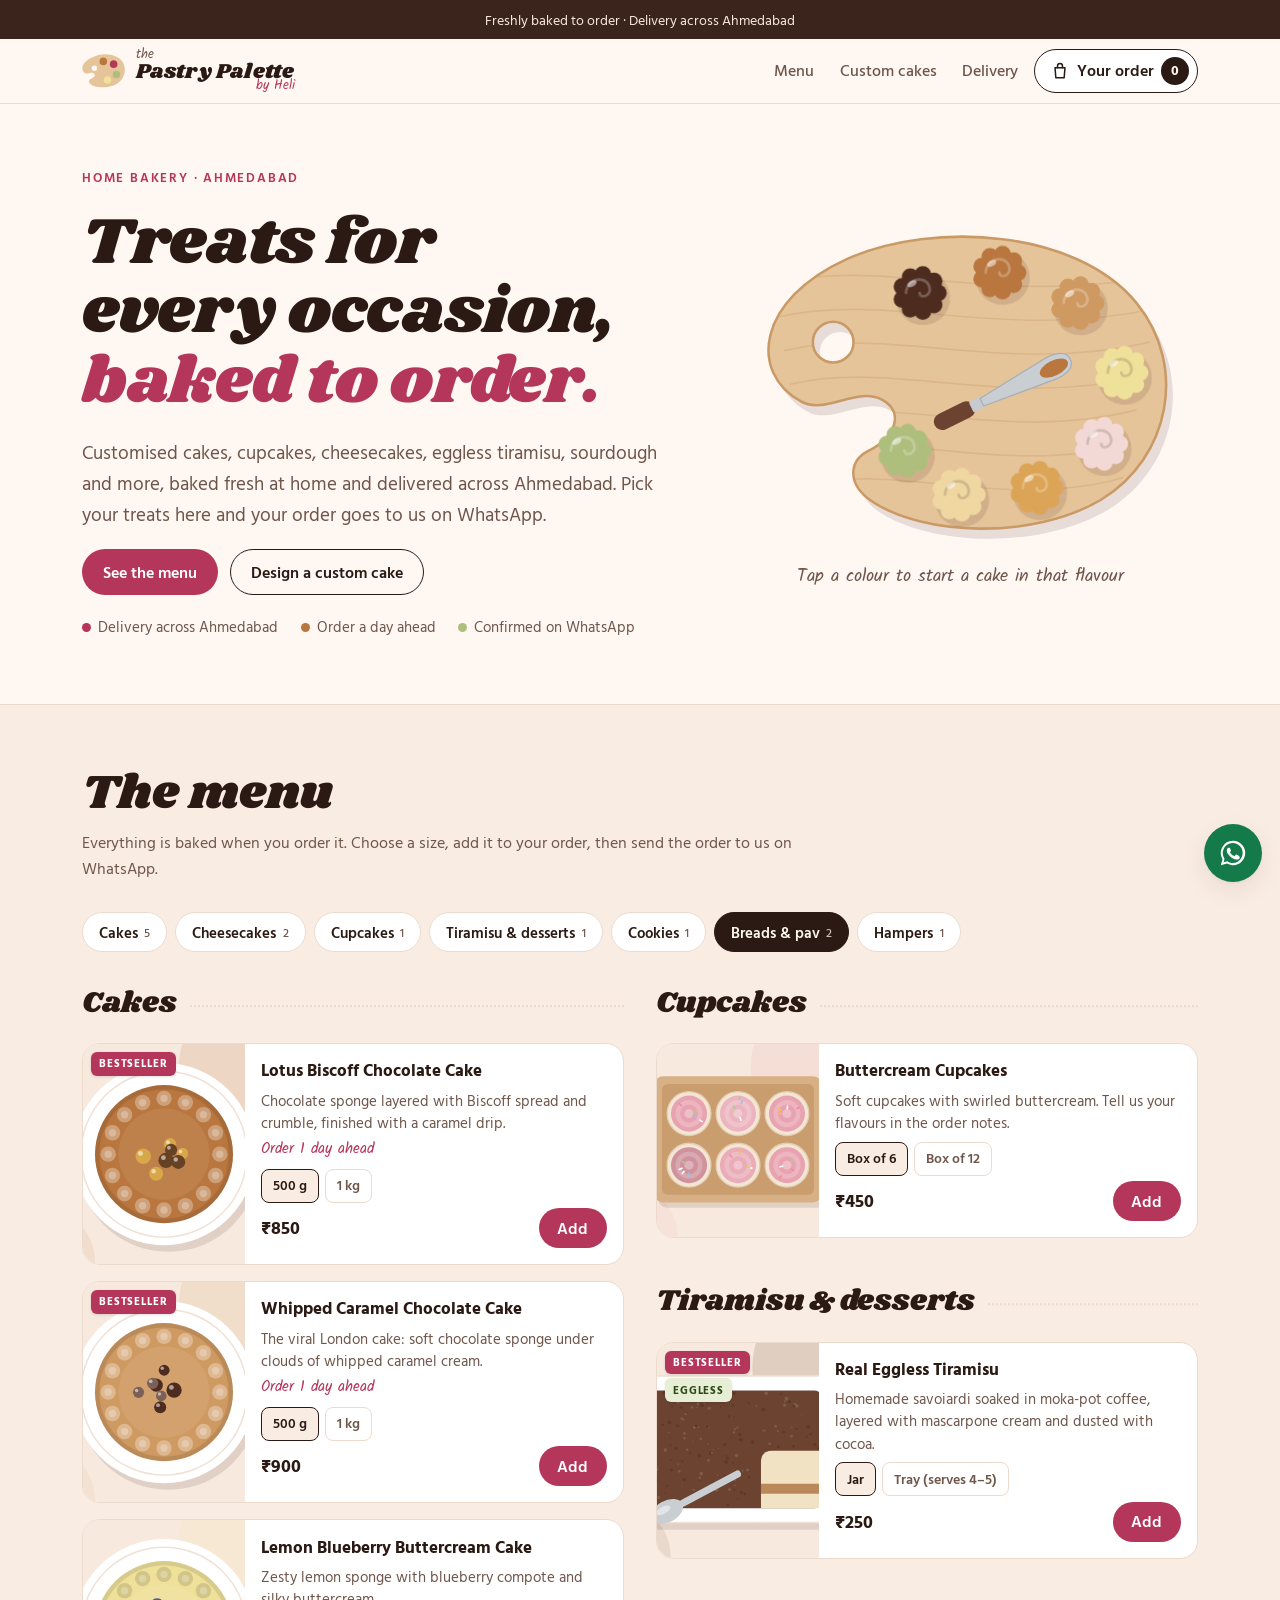
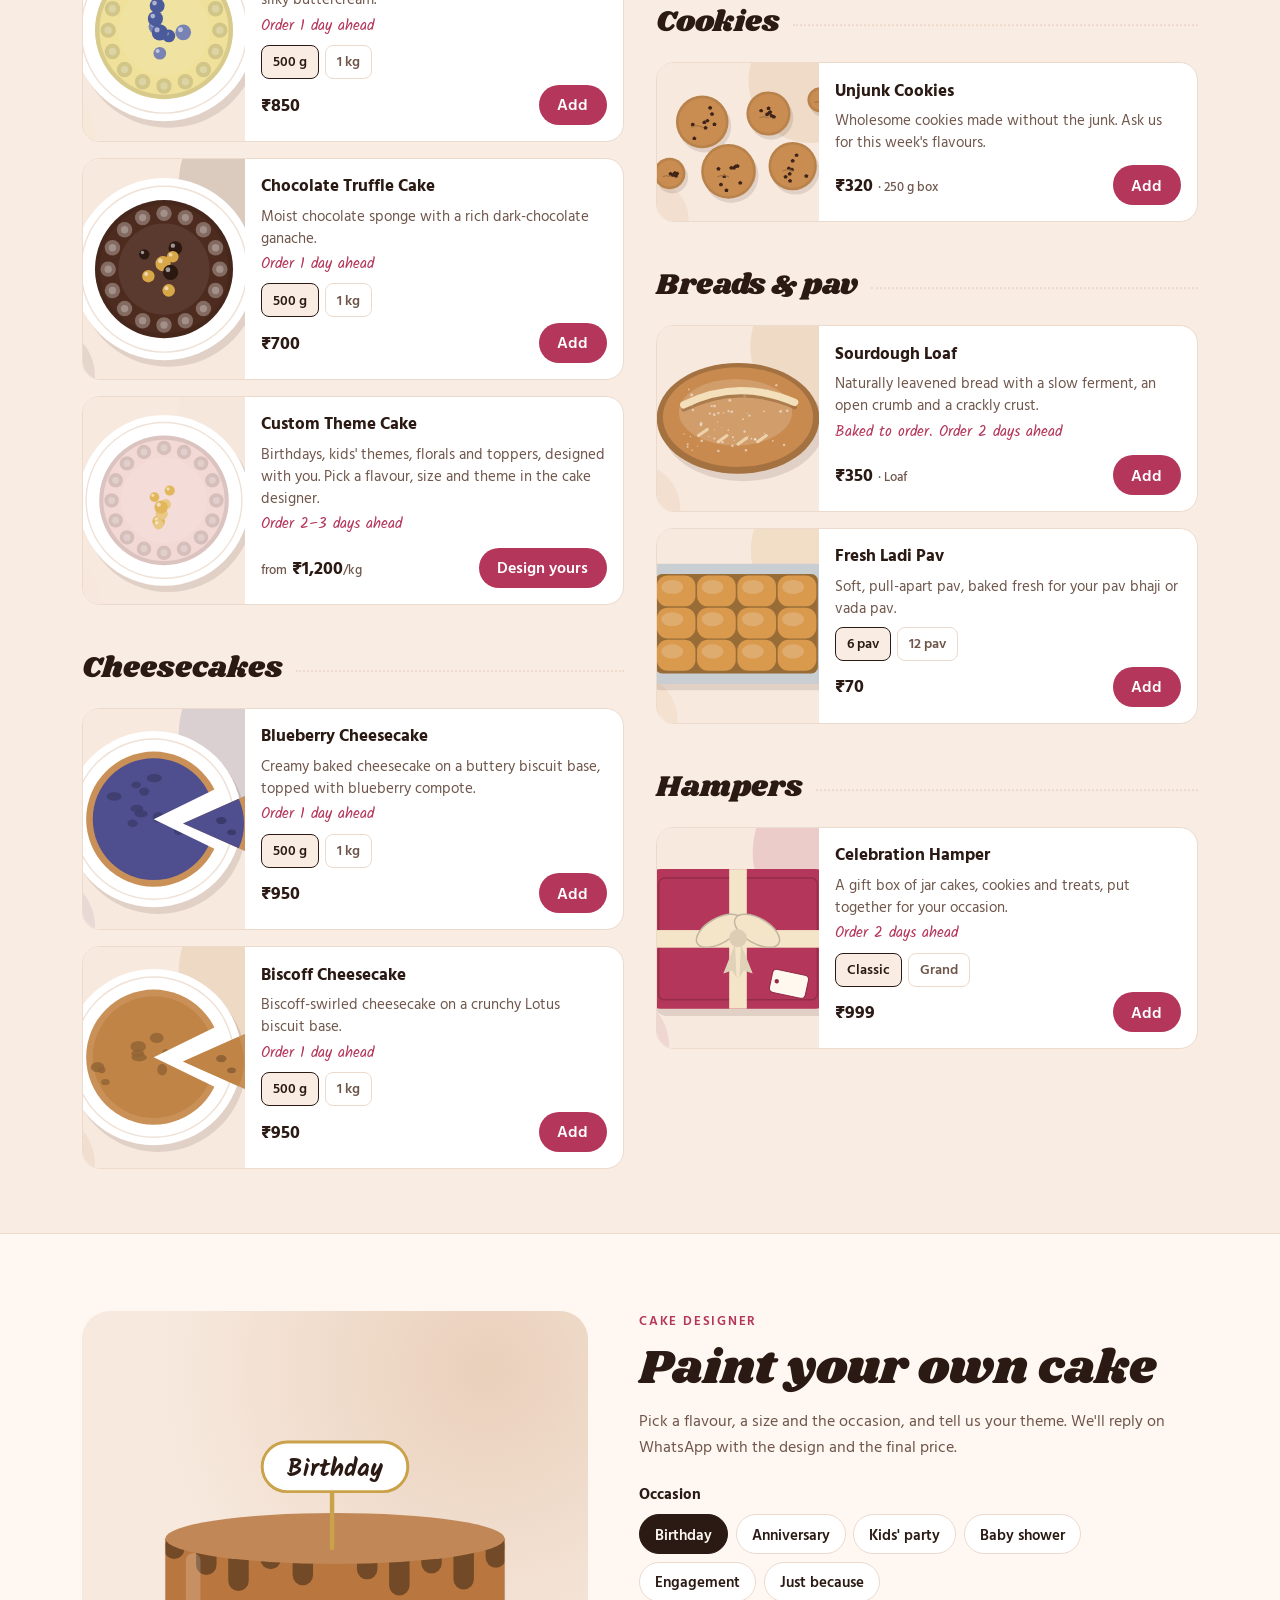
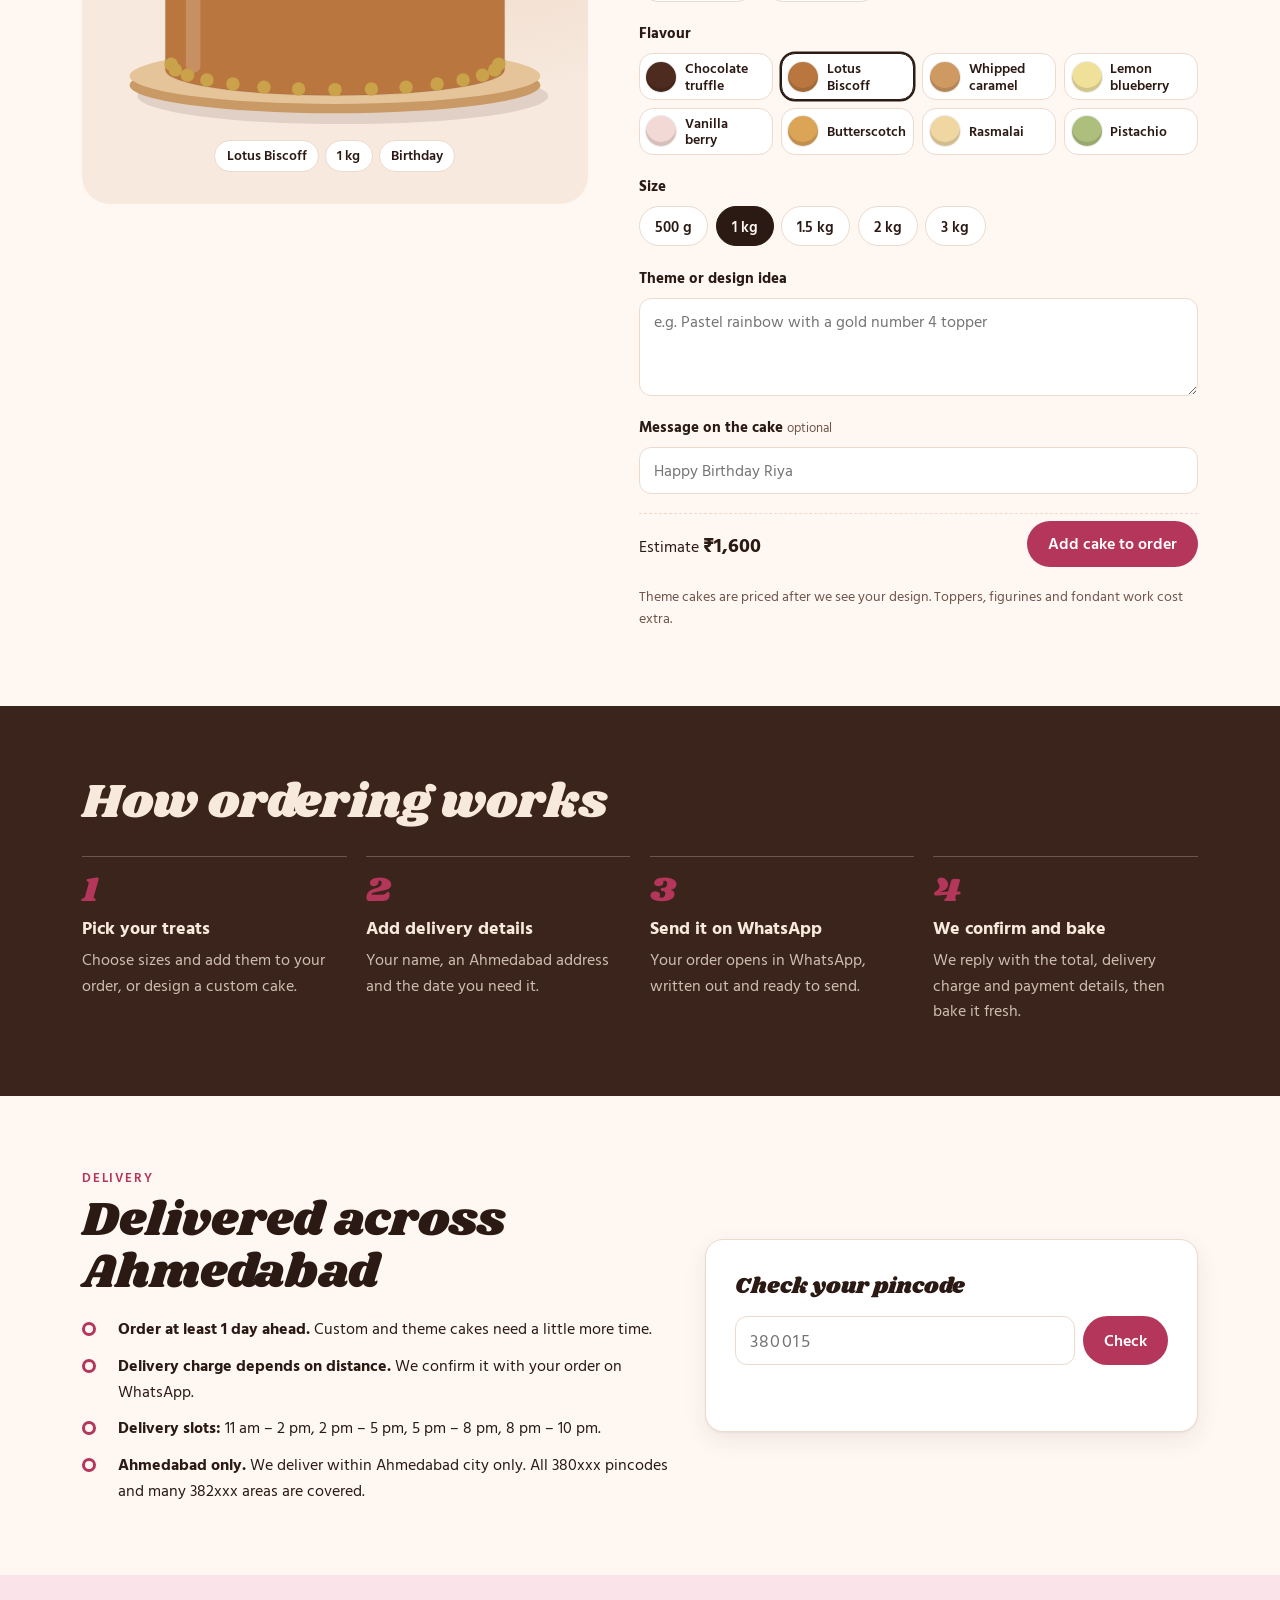
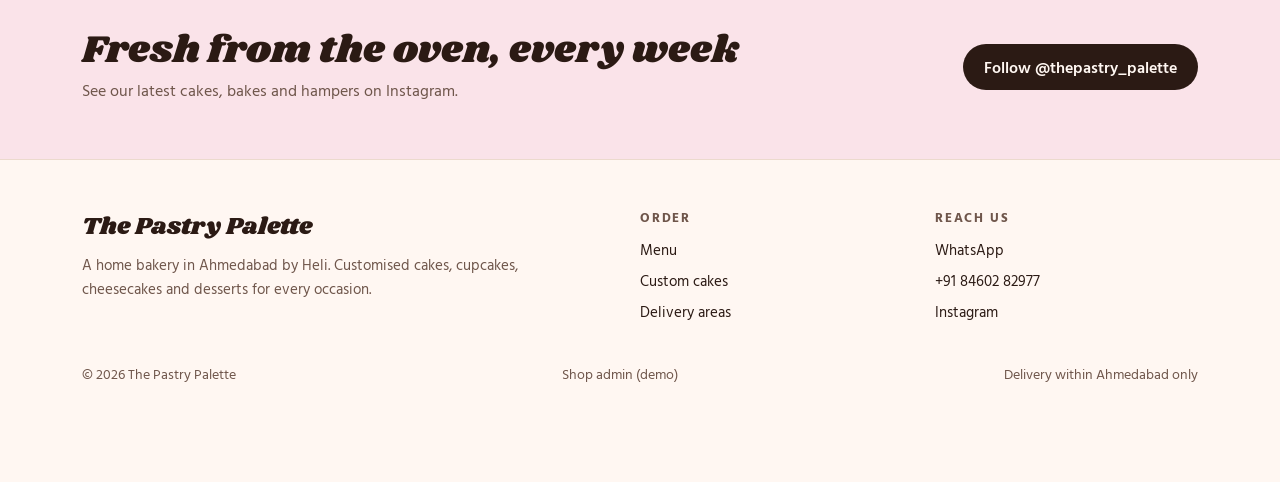
==== index.html @ efa68e9a "The Pastry Palette website with admin panel and WhatsApp ordering" ====
<!doctype html>
<html lang="en">
<head>
<meta charset="utf-8">
<meta name="viewport" content="width=device-width, initial-scale=1, viewport-fit=cover">
<title>The Pastry Palette</title>
<meta name="claude:viewport-fit-sides" content="cover">
<meta name="description" content="The Pastry Palette by Heli: customised cakes, cupcakes, cheesecakes, eggless tiramisu, sourdough and more, baked to order and delivered across Ahmedabad. Order on WhatsApp.">
<meta name="theme-color" content="#fff7f2">
<meta property="og:type" content="website">
<meta property="og:title" content="The Pastry Palette · Cakes & bakes in Ahmedabad">
<meta property="og:description" content="Customised cakes, cupcakes, cheesecakes and desserts, baked to order and delivered across Ahmedabad. Order on WhatsApp.">
<meta property="og:image" content="assets/img/og-image.jpg">
<link rel="icon" type="image/png" href="assets/img/favicon.png">
<link rel="apple-touch-icon" href="assets/img/apple-touch-icon.png">
<link rel="preconnect" href="https://fonts.googleapis.com">
<link rel="preconnect" href="https://fonts.gstatic.com" crossorigin>
<link rel="stylesheet" href="https://fonts.googleapis.com/css2?family=Hind+Vadodara:wght@400;500;600;700&family=Kalam:wght@400;700&family=Shrikhand&display=swap">
<link rel="stylesheet" href="assets/css/style.css">
<script type="module" src="assets/js/main.js"></script>
</head>
<body>

<div class="announce" id="announce" hidden><div class="wrap"><p id="announce-text"></p></div></div>

<header class="site-head">
  <div class="wrap head-row">
    <a class="brand" href="#top" aria-label="The Pastry Palette, back to top">
      <svg class="brand-mark" viewBox="0 0 64 52" aria-hidden="true"><path d="M18 5C34-2 56 2 61 17c4 12-2 25-15 30-12 4-27 4-34-2-3-3-2-7 2-8 5-2 6-6 2-8-4-2-8 2-12 0C-3 24 0 11 18 5Zm-4 17a4 4 0 1 0 8 0a4 4 0 1 0-8 0Z" fill="var(--wood)" fill-rule="evenodd"/><circle cx="31" cy="12" r="5.5" fill="#b9773f"/><circle cx="46" cy="16" r="5.5" fill="var(--accent)"/><circle cx="50" cy="31" r="5.5" fill="#aebf7d"/><circle cx="37" cy="39" r="5.5" fill="#efe09a"/></svg>
      <span class="brand-text"><small>the</small><b>Pastry Palette</b><i>by Heli</i></span>
    </a>
    <nav class="head-nav" aria-label="Sections">
      <a href="#menu">Menu</a>
      <a href="#custom">Custom cakes</a>
      <a href="#delivery">Delivery</a>
    </nav>
    <button class="cart-btn" id="cart-open" type="button">
      <svg viewBox="0 0 24 24" aria-hidden="true"><path d="M6 8h12l-1 12H7L6 8Z" fill="none" stroke="currentColor" stroke-width="1.8" stroke-linejoin="round"/><path d="M9 8V6a3 3 0 0 1 6 0v2" fill="none" stroke="currentColor" stroke-width="1.8" stroke-linecap="round"/></svg>
      <span>Your order</span><b id="cart-count" aria-label="items">0</b>
    </button>
  </div>
</header>

<main id="top">
  <section class="hero">
    <div class="wrap hero-grid">
      <div class="hero-copy">
        <p class="eyebrow">Home bakery · Ahmedabad</p>
        <h1>Treats for every occasion, <span>baked to order.</span></h1>
        <p class="lede">Customised cakes, cupcakes, cheesecakes, eggless tiramisu, sourdough and more, baked fresh at home and delivered across Ahmedabad. Pick your treats here and your order goes to us on WhatsApp.</p>
        <div class="hero-cta">
          <a class="btn primary" href="#menu">See the menu</a>
          <a class="btn ghost" href="#custom">Design a custom cake</a>
        </div>
        <ul class="hero-facts">
          <li>Delivery across Ahmedabad</li>
          <li id="fact-lead">Order a day ahead</li>
          <li id="fact-egg">Confirmed on WhatsApp</li>
        </ul>
      </div>
      <figure class="hero-art">
        <div id="palette" class="palette"></div>
        <figcaption class="hand" id="palette-cap" aria-live="polite">Tap a colour to start a cake in that flavour</figcaption>
      </figure>
    </div>
  </section>

  <section class="menu" id="menu" aria-labelledby="menu-title">
    <div class="wrap">
      <div class="sec-head">
        <h2 id="menu-title">The menu</h2>
        <p>Everything is baked when you order it. Choose a size, add it to your order, then send the order to us on WhatsApp.</p>
      </div>
    </div>
    <div class="chip-bar" id="chip-bar">
      <div class="wrap"><nav class="chips" id="chips" aria-label="Menu categories"></nav></div>
    </div>
    <div class="wrap">
      <div class="notice" id="paused" hidden></div>
      <div id="menu-body" class="menu-body" aria-busy="true">
        <div class="skeleton"></div><div class="skeleton"></div><div class="skeleton"></div><div class="skeleton"></div>
      </div>
    </div>
  </section>

  <section class="custom" id="custom" aria-labelledby="custom-title">
    <div class="wrap custom-grid">
      <div class="stage" id="stage">
        <div id="cake-art"></div>
        <ul class="stage-tags" id="stage-tags"></ul>
      </div>
      <div class="builder">
        <p class="eyebrow">Cake designer</p>
        <h2 id="custom-title">Paint your own cake</h2>
        <p class="sub">Pick a flavour, a size and the occasion, and tell us your theme. We'll reply on WhatsApp with the design and the final price.</p>
        <form id="builder" novalidate>
          <fieldset>
            <legend>Occasion</legend>
            <div class="pills" id="b-occasion"></div>
          </fieldset>
          <fieldset>
            <legend>Flavour</legend>
            <div class="swatches" id="b-flavour"></div>
          </fieldset>
          <fieldset>
            <legend>Size</legend>
            <div class="pills" id="b-size"></div>
          </fieldset>
          <div class="field">
            <label for="b-theme">Theme or design idea</label>
            <textarea id="b-theme" rows="3" maxlength="400" placeholder="e.g. Pastel rainbow with a gold number 4 topper"></textarea>
          </div>
          <div class="field">
            <label for="b-message">Message on the cake <span class="opt">optional</span></label>
            <input id="b-message" type="text" maxlength="32" placeholder="Happy Birthday Riya" autocomplete="off">
          </div>
          <div class="builder-foot">
            <p class="estimate" id="b-estimate"></p>
            <button class="btn primary" type="submit" id="b-add">Add cake to order</button>
          </div>
          <p class="fine" id="b-note"></p>
        </form>
      </div>
    </div>
  </section>

  <section class="how" aria-labelledby="how-title">
    <div class="wrap">
      <h2 id="how-title">How ordering works</h2>
      <ol class="steps-list">
        <li><b>Pick your treats</b><span>Choose sizes and add them to your order, or design a custom cake.</span></li>
        <li><b>Add delivery details</b><span>Your name, an Ahmedabad address and the date you need it.</span></li>
        <li><b>Send it on WhatsApp</b><span>Your order opens in WhatsApp, written out and ready to send.</span></li>
        <li><b>We confirm and bake</b><span>We reply with the total, delivery charge and payment details, then bake it fresh.</span></li>
      </ol>
    </div>
  </section>

  <section class="delivery" id="delivery" aria-labelledby="delivery-title">
    <div class="wrap delivery-grid">
      <div>
        <p class="eyebrow">Delivery</p>
        <h2 id="delivery-title">Delivered across Ahmedabad</h2>
        <ul class="facts" id="delivery-facts"></ul>
      </div>
      <form class="pin-card" id="pin-form" novalidate>
        <label for="pin-input">Check your pincode</label>
        <div class="pin-row">
          <input id="pin-input" inputmode="numeric" maxlength="6" placeholder="380015" autocomplete="postal-code">
          <button class="btn primary" type="submit">Check</button>
        </div>
        <p class="pin-result" id="pin-result" aria-live="polite"></p>
      </form>
    </div>
  </section>

  <section class="insta" aria-labelledby="insta-title">
    <div class="wrap insta-row">
      <div>
        <h2 id="insta-title">Fresh from the oven, every week</h2>
        <p>See our latest cakes, bakes and hampers on Instagram.</p>
      </div>
      <a class="btn light" id="insta-link" href="https://www.instagram.com/thepastry_palette/" target="_blank" rel="noopener">Follow @thepastry_palette</a>
    </div>
  </section>
</main>

<footer class="site-foot">
  <div class="wrap foot-grid">
    <div>
      <p class="foot-brand">The Pastry Palette</p>
      <p class="foot-sub">A home bakery in Ahmedabad by Heli. Customised cakes, cupcakes, cheesecakes and desserts for every occasion.</p>
    </div>
    <div>
      <h3>Order</h3>
      <ul>
        <li><a href="#menu">Menu</a></li>
        <li><a href="#custom">Custom cakes</a></li>
        <li><a href="#delivery">Delivery areas</a></li>
      </ul>
    </div>
    <div>
      <h3>Reach us</h3>
      <ul>
        <li><a id="foot-wa" href="https://wa.me/918460282977" target="_blank" rel="noopener">WhatsApp</a></li>
        <li><a id="foot-call" href="tel:+918460282977"><span id="foot-phone">+91 84602 82977</span></a></li>
        <li><a id="foot-insta" href="https://www.instagram.com/thepastry_palette/" target="_blank" rel="noopener">Instagram</a></li>
      </ul>
    </div>
  </div>
  <div class="wrap foot-note"><span>© <span id="year">2026</span> The Pastry Palette</span><a id="admin-link" href="admin.html" hidden>Shop admin (demo)</a><span>Delivery within Ahmedabad only</span></div>
</footer>

<div class="cart-bar" id="cart-bar" hidden>
  <button type="button" id="cart-bar-btn"><span id="cart-bar-text"></span><b>View order</b></button>
</div>

<a class="wa-float" id="wa-float" href="https://wa.me/918460282977" target="_blank" rel="noopener" aria-label="Chat with us on WhatsApp">
  <svg viewBox="0 0 32 32" aria-hidden="true"><path fill="currentColor" d="M16 3a13 13 0 0 0-11.2 19.6L3 29l6.6-1.7A13 13 0 1 0 16 3Zm0 23.6c-2 0-4-.5-5.7-1.6l-.4-.2-3.9 1 1-3.8-.3-.4A10.6 10.6 0 1 1 16 26.6Zm5.8-7.9c-.3-.2-1.9-.9-2.2-1-.3-.1-.5-.2-.7.2l-1 1.2c-.2.2-.4.2-.7.1a8.7 8.7 0 0 1-4.3-3.8c-.3-.6.3-.5.9-1.7.1-.2 0-.4 0-.5l-1-2.4c-.3-.6-.5-.5-.7-.5h-.6c-.2 0-.6.1-.9.4-.3.3-1.2 1.1-1.2 2.8s1.2 3.3 1.4 3.5c.2.2 2.4 3.7 5.9 5.2 2.2.9 3 1 4.1.8.7-.1 1.9-.8 2.2-1.5.3-.8.3-1.4.2-1.5-.1-.2-.3-.3-.6-.4Z"/></svg>
</a>

<dialog class="sheet" id="sheet" aria-labelledby="sheet-title">
  <div class="sheet-inner">
    <header class="sheet-head">
      <div>
        <h2 id="sheet-title">Your order</h2>
        <ol class="sheet-steps" id="sheet-steps"><li class="on">Order</li><li>Delivery details</li><li>Send</li></ol>
      </div>
      <button class="icon-btn" type="button" id="sheet-close" aria-label="Close">
        <svg viewBox="0 0 24 24" aria-hidden="true"><path d="M6 6l12 12M18 6 6 18" stroke="currentColor" stroke-width="2" stroke-linecap="round"/></svg>
      </button>
    </header>

    <div class="sheet-body" id="view-cart"></div>

    <form class="sheet-body" id="view-details" novalidate hidden>
      <div class="form-grid">
        <div class="field">
          <label for="co-name">Your name</label>
          <input id="co-name" autocomplete="name" required>
        </div>
        <div class="field">
          <label for="co-phone">Phone (WhatsApp)</label>
          <input id="co-phone" type="tel" inputmode="tel" autocomplete="tel" placeholder="98765 43210" required>
        </div>
        <div class="field">
          <label for="co-date">Delivery date</label>
          <input id="co-date" type="date" required>
        </div>
        <div class="field">
          <label for="co-slot">Delivery time</label>
          <select id="co-slot" required></select>
        </div>
        <div class="field wide">
          <label for="co-house">House / flat no. and building</label>
          <input id="co-house" autocomplete="address-line1" placeholder="B-402, Shivalik Heights" required>
        </div>
        <div class="field wide">
          <label for="co-street">Street, society and area</label>
          <input id="co-street" autocomplete="address-line2" placeholder="Satellite Road, Satellite" required>
        </div>
        <div class="field">
          <label for="co-landmark">Landmark <span class="opt">optional</span></label>
          <input id="co-landmark" placeholder="Near Star Bazaar">
        </div>
        <div class="field">
          <label for="co-pin">Pincode</label>
          <input id="co-pin" inputmode="numeric" maxlength="6" autocomplete="postal-code" placeholder="380015" required>
        </div>
        <div class="field">
          <label for="co-city">City</label>
          <input id="co-city" value="Ahmedabad" readonly aria-describedby="co-city-hint">
          <small class="hint" id="co-city-hint">We deliver within Ahmedabad only.</small>
        </div>
        <div class="field">
          <label for="co-map">Google Maps location <span class="opt">optional</span></label>
          <div class="map-row">
            <input id="co-map" type="url" placeholder="Paste a Maps link">
            <button class="btn small ghost" type="button" id="co-locate">Use my location</button>
          </div>
        </div>
        <div class="field wide">
          <label for="co-cakemsg">Message on cake or gift card <span class="opt">optional</span></label>
          <input id="co-cakemsg" maxlength="60" placeholder="Happy Anniversary, Mom & Dad">
        </div>
        <div class="field wide">
          <label for="co-notes">Notes for us <span class="opt">optional</span></label>
          <textarea id="co-notes" rows="2" maxlength="400" placeholder="Less sweet, cupcake flavours, gate code, anything else"></textarea>
        </div>
      </div>
    </form>

    <div class="sheet-body" id="view-sent" hidden></div>

    <footer class="sheet-foot" id="foot-cart">
      <dl class="totals" id="totals"></dl>
      <p class="foot-msg" id="foot-msg" hidden></p>
      <button class="btn primary wide" type="button" id="to-details">Add delivery details</button>
    </footer>
    <footer class="sheet-foot" id="foot-details" hidden>
      <p class="foot-msg err" id="details-error" hidden></p>
      <div class="foot-row">
        <button class="btn ghost" type="button" id="back-cart">Back</button>
        <a class="btn wa wide" id="send-wa" href="https://wa.me/918460282977" target="_blank" rel="noopener">
          <svg viewBox="0 0 32 32" aria-hidden="true"><path fill="currentColor" d="M16 3a13 13 0 0 0-11.2 19.6L3 29l6.6-1.7A13 13 0 1 0 16 3Zm0 23.6c-2 0-4-.5-5.7-1.6l-.4-.2-3.9 1 1-3.8-.3-.4A10.6 10.6 0 1 1 16 26.6Zm5.8-7.9c-.3-.2-1.9-.9-2.2-1-.3-.1-.5-.2-.7.2l-1 1.2c-.2.2-.4.2-.7.1a8.7 8.7 0 0 1-4.3-3.8c-.3-.6.3-.5.9-1.7.1-.2 0-.4 0-.5l-1-2.4c-.3-.6-.5-.5-.7-.5h-.6c-.2 0-.6.1-.9.4-.3.3-1.2 1.1-1.2 2.8s1.2 3.3 1.4 3.5c.2.2 2.4 3.7 5.9 5.2 2.2.9 3 1 4.1.8.7-.1 1.9-.8 2.2-1.5.3-.8.3-1.4.2-1.5-.1-.2-.3-.3-.6-.4Z"/></svg>
          Send order on WhatsApp
        </a>
      </div>
    </footer>
  </div>
</dialog>

<div class="toast" id="toast" role="status" aria-live="polite"></div>
</body>
</html>
---- assets/css/style.css ----
/* The Pastry Palette — shop page
   Layout: hero split (copy | frosting palette) · menu grouped by category under a sticky
   category bar · cake designer (stage | controls) · how-to · delivery · Instagram band. */

:root {
  /* colour */
  --bg: #fff7f2;          /* milk */
  --surface: #ffffff;
  --sunk: #f9ece3;        /* dusted-sugar band */
  --ink: #2b1a14;         /* dark chocolate */
  --ink-2: #6f564b;
  --line: #ecdacd;
  --accent: #b4365a;      /* raspberry */
  --accent-ink: #ffffff;
  --accent-soft: #fae3e9;
  --band: #3a241b;        /* cocoa band */
  --band-ink: #f8e9dd;
  --wa: #157a4a;
  --wa-ink: #ffffff;
  --ok: #2f7a4d;
  --err: #b3261e;
  --gold: #c9a24a;

  /* illustration */
  --art-bg: #f7e9de;
  --plate: #ffffff;
  --plate-rim: #efe1d6;
  --art-shadow: rgba(74, 44, 33, 0.13);
  --wood: #e6c49a;
  --wood-edge: #c99a66;
  --wood-grain: #d4ab7b;
  --steel: #c9ced3;
  --steel-edge: #a9afb6;

  /* type */
  --f-display: "Shrikhand", "Cooper Black", Georgia, serif;
  --f-body: "Hind Vadodara", system-ui, -apple-system, "Segoe UI", Roboto, sans-serif;
  --f-hand: "Kalam", "Bradley Hand", "Segoe Print", cursive;

  --r-sm: 10px;
  --r: 18px;
  --shadow: 0 1px 2px rgba(58, 36, 27, 0.06), 0 8px 24px rgba(58, 36, 27, 0.08);
  --head-h: 64px;
}

@media (prefers-color-scheme: dark) {
  :root:not([data-theme="light"]) {
    --bg: #1b130f; --surface: #251a15; --sunk: #21170f; --ink: #f8eade; --ink-2: #cdb6a8; --line: #3d2c24;
    --accent: #f27f9b; --accent-ink: #2a0d16; --accent-soft: #3c1d27; --band: #2d1e17; --band-ink: #f8eade;
    --wa: #2fb36f; --wa-ink: #08210f; --ok: #6fcf97; --err: #ff8a80; --gold: #e2c06a;
    --art-bg: #2c1f19; --plate: #3a2a23; --plate-rim: #4a372e; --art-shadow: rgba(0, 0, 0, 0.32);
    --wood: #b98a5c; --wood-edge: #8e6640; --wood-grain: #a57a4e; --steel: #aeb4ba; --steel-edge: #8a9198;
    --shadow: 0 1px 2px rgba(0, 0, 0, 0.3), 0 8px 24px rgba(0, 0, 0, 0.25);
    color-scheme: dark;
  }
}
:root[data-theme="dark"] {
  --bg: #1b130f; --surface: #251a15; --sunk: #21170f; --ink: #f8eade; --ink-2: #cdb6a8; --line: #3d2c24;
  --accent: #f27f9b; --accent-ink: #2a0d16; --accent-soft: #3c1d27; --band: #2d1e17; --band-ink: #f8eade;
  --wa: #2fb36f; --wa-ink: #08210f; --ok: #6fcf97; --err: #ff8a80; --gold: #e2c06a;
  --art-bg: #2c1f19; --plate: #3a2a23; --plate-rim: #4a372e; --art-shadow: rgba(0, 0, 0, 0.32);
  --wood: #b98a5c; --wood-edge: #8e6640; --wood-grain: #a57a4e; --steel: #aeb4ba; --steel-edge: #8a9198;
  --shadow: 0 1px 2px rgba(0, 0, 0, 0.3), 0 8px 24px rgba(0, 0, 0, 0.25);
  color-scheme: dark;
}

*, *::before, *::after { box-sizing: border-box; }
[hidden] { display: none !important; }
html { scroll-behavior: smooth; scroll-padding-top: calc(var(--head-h) + 64px + env(safe-area-inset-top, 0px)); }
body {
  margin: 0;
  background: var(--bg);
  color: var(--ink);
  font: 400 1rem/1.6 var(--f-body);
  -webkit-font-smoothing: antialiased;
  overflow-x: hidden;
}
body::before {
  content: ""; position: fixed; inset: 0 0 auto; height: env(safe-area-inset-top, 0px); z-index: 60;
  background: var(--bg);
}
img { max-width: 100%; display: block; }
a { color: inherit; }
button, input, select, textarea { font: inherit; color: inherit; }
:focus-visible { outline: 3px solid var(--accent); outline-offset: 2px; border-radius: 6px; }
h1, h2, h3 { text-wrap: balance; margin: 0; }
p { margin: 0; }

.wrap {
  width: 100%;
  max-width: 1180px;
  margin-inline: auto;
  padding-left: max(16px, env(safe-area-inset-left, 0px));
  padding-right: max(16px, env(safe-area-inset-right, 0px));
}
@media (min-width: 720px) {
  .wrap { padding-left: max(32px, env(safe-area-inset-left, 0px)); padding-right: max(32px, env(safe-area-inset-right, 0px)); }
}

.eyebrow {
  font-size: 0.8rem; font-weight: 600; letter-spacing: 0.14em; text-transform: uppercase; color: var(--accent);
}
.hand { font-family: var(--f-hand); }
.opt { font-weight: 400; color: var(--ink-2); font-size: 0.85em; }

/* ───── buttons ───── */
.btn {
  display: inline-flex; align-items: center; justify-content: center; gap: 0.5rem;
  min-height: 46px; padding: 0.55rem 1.25rem; border-radius: 999px; border: 1.5px solid transparent;
  font-weight: 600; text-decoration: none; cursor: pointer; line-height: 1.2; text-align: center;
  transition: transform 0.15s ease, background-color 0.15s ease, border-color 0.15s ease;
}
.btn:active { transform: translateY(1px); }
.btn.primary { background: var(--accent); color: var(--accent-ink); }
.btn.primary:hover { background: color-mix(in srgb, var(--accent) 88%, var(--ink)); }
.btn.ghost { border-color: var(--ink); color: var(--ink); background: transparent; }
.btn.ghost:hover { background: var(--sunk); }
.btn.light { background: var(--band-ink); color: var(--band); }
.btn.wa { background: var(--wa); color: var(--wa-ink); }
.btn.wa svg { width: 20px; height: 20px; }
.btn.small { min-height: 38px; padding: 0.35rem 0.9rem; font-size: 0.9rem; }
.btn.wide { flex: 1; width: 100%; }
.btn[aria-disabled="true"], .btn:disabled { opacity: 0.45; cursor: not-allowed; }
.icon-btn {
  display: inline-grid; place-items: center; width: 42px; height: 42px; border-radius: 50%;
  border: 1px solid var(--line); background: var(--surface); cursor: pointer; flex: none;
}
.icon-btn svg { width: 20px; height: 20px; }

/* ───── announcement + header ───── */
.announce { background: var(--band); color: var(--band-ink); font-size: 0.9rem; text-align: center; }
.announce .wrap { padding-block: 0.5rem; }

.site-head {
  position: sticky; top: env(safe-area-inset-top, 0px); z-index: 50;
  background: color-mix(in srgb, var(--bg) 92%, transparent);
  backdrop-filter: saturate(1.4) blur(10px); -webkit-backdrop-filter: saturate(1.4) blur(10px);
  border-bottom: 1px solid var(--line);
}
.head-row { display: flex; align-items: center; gap: 1rem; min-height: var(--head-h); }
.brand { display: flex; align-items: center; gap: 0.6rem; text-decoration: none; margin-right: auto; }
.brand-mark { width: 44px; height: 36px; flex: none; }
.brand-text { display: grid; line-height: 1; }
.brand-text small { font-family: var(--f-hand); font-size: 0.8rem; color: var(--ink-2); }
.brand-text b { font-family: var(--f-display); font-weight: 400; font-size: 1.3rem; letter-spacing: 0.01em; }
.brand-text i { font-family: var(--f-hand); font-style: normal; font-size: 0.8rem; color: var(--accent); justify-self: end; margin-top: -2px; }
.head-nav { display: none; gap: 1.6rem; }
.head-nav a { text-decoration: none; font-weight: 500; color: var(--ink-2); }
.head-nav a:hover { color: var(--ink); }
@media (min-width: 860px) { .head-nav { display: flex; } }
.cart-btn {
  display: inline-flex; align-items: center; gap: 0.45rem; min-height: 44px; padding: 0.3rem 0.5rem 0.3rem 0.9rem;
  border-radius: 999px; border: 1.5px solid var(--ink); background: var(--surface); font-weight: 600; cursor: pointer;
}
.cart-btn svg { width: 20px; height: 20px; }
.cart-btn b {
  min-width: 28px; height: 28px; padding: 0 6px; display: inline-grid; place-items: center; border-radius: 999px;
  background: var(--ink); color: var(--bg); font-size: 0.85rem; font-variant-numeric: tabular-nums;
}
.cart-btn.bump b { animation: bump 0.4s ease; }
@keyframes bump { 40% { transform: scale(1.3); } }
@media (max-width: 420px) { .cart-btn span { display: none; } .brand-mark { width: 36px; } .brand-text b { font-size: 1.15rem; } }

/* ───── hero ───── */
.hero { padding-block: clamp(2rem, 5vw, 4.5rem) clamp(2.5rem, 5vw, 4rem); overflow: hidden; }
.hero-grid { display: grid; gap: clamp(1.5rem, 4vw, 3rem); align-items: center; }
@media (min-width: 900px) { .hero-grid { grid-template-columns: 1.25fr 1fr; } }
.hero-copy { display: grid; gap: 1.25rem; min-width: 0; }
.hero h1 {
  font-family: var(--f-display); font-weight: 400; font-size: clamp(2.4rem, 5.4vw, 4.1rem); line-height: 1.06;
  letter-spacing: -0.005em; max-width: 13em;
}
.hero h1 span { color: var(--accent); }
.lede { font-size: clamp(1.05rem, 1.6vw, 1.2rem); color: var(--ink-2); max-width: 34em; }
.hero-cta { display: flex; flex-wrap: wrap; gap: 0.75rem; }
.hero-facts { list-style: none; margin: 0; padding: 0; display: flex; flex-wrap: wrap; gap: 0.5rem 1.4rem; font-size: 0.95rem; color: var(--ink-2); }
.hero-facts li { display: flex; align-items: center; gap: 0.45rem; }
.hero-facts li::before { content: ""; width: 9px; height: 9px; border-radius: 50%; background: var(--accent); flex: none; }
.hero-facts li:nth-child(2)::before { background: #b9773f; }
.hero-facts li:nth-child(3)::before { background: #aebf7d; }
.hero-art { margin: 0; display: grid; gap: 0.5rem; justify-items: center; min-width: 0; }
.palette { width: 100%; max-width: 560px; }
.palette-svg { width: 100%; height: auto; display: block; overflow: visible; }
.hero-art figcaption { font-size: 1.15rem; color: var(--ink-2); text-align: center; min-height: 1.7em; }
.dollop { cursor: pointer; animation: plop 0.55s cubic-bezier(0.34, 1.56, 0.64, 1) both; animation-delay: var(--d, 0ms); transition: transform 0.2s ease; }
.dollop:hover, .dollop:focus-visible { transform: scale(1.12) rotate(-6deg); outline: none; }
.dollop:focus-visible circle:first-child { stroke: var(--accent); stroke-width: 3; }
@keyframes plop { from { transform: scale(0.55); } }

/* ───── section heads ───── */
.sec-head { display: grid; gap: 0.6rem; margin-bottom: 1.25rem; max-width: 46rem; }
.sec-head h2, .builder h2, .how h2, .delivery h2, .insta h2 {
  font-family: var(--f-display); font-weight: 400; font-size: clamp(2rem, 4vw, 3rem); line-height: 1.08;
}
.sec-head p { color: var(--ink-2); }

/* ───── menu ───── */
.menu { padding-block: clamp(2.5rem, 5vw, 4rem); background: var(--sunk); border-block: 1px solid var(--line); }
.chip-bar {
  position: sticky; top: calc(var(--head-h) + env(safe-area-inset-top, 0px)); z-index: 40;
  background: color-mix(in srgb, var(--sunk) 94%, transparent);
  backdrop-filter: blur(8px); -webkit-backdrop-filter: blur(8px);
}
.chips { display: flex; gap: 0.5rem; overflow-x: auto; padding-block: 0.7rem; scrollbar-width: none; }
.chips::-webkit-scrollbar { display: none; }
.chip {
  flex: none; display: inline-flex; align-items: center; gap: 0.4rem; min-height: 40px; padding: 0.35rem 1rem; border-radius: 999px;
  border: 1.5px solid var(--line); background: var(--surface); text-decoration: none; font-weight: 600; font-size: 0.92rem; white-space: nowrap;
}
.chip small { font-weight: 500; color: var(--ink-2); font-variant-numeric: tabular-nums; }
.chip.on { background: var(--ink); color: var(--bg); border-color: var(--ink); }
.chip.on small { color: inherit; opacity: 0.75; }

.notice {
  margin-block: 1rem; padding: 1rem 1.2rem; border-radius: var(--r); background: var(--accent-soft); border: 1px solid color-mix(in srgb, var(--accent) 35%, transparent);
  display: flex; flex-wrap: wrap; gap: 0.75rem; align-items: center; justify-content: space-between;
}
.menu-body { display: grid; gap: 2.5rem; margin-top: 1rem; }
.cat { display: grid; gap: 1rem; }
.cat-head { display: flex; align-items: baseline; gap: 0.8rem; }
.cat-head h3 { font-family: var(--f-display); font-weight: 400; font-size: clamp(1.45rem, 2.6vw, 1.85rem); }
.cat-head::after { content: ""; flex: 1; border-bottom: 2px dotted var(--line); transform: translateY(-0.3em); }
.cat-grid { display: grid; gap: 1rem; }
/* Wide screens: categories flow down two columns like a printed menu card. */
@media (min-width: 900px) {
  .menu-body { display: block; columns: 2; column-gap: 2rem; }
  .menu-body .cat { break-inside: avoid; margin-bottom: 2.5rem; }
  .menu-body .cat:first-child .cat-head h3 { margin-top: 0; }
  .menu-body .skeleton { break-inside: avoid; margin-bottom: 1rem; }
}

.card {
  display: grid; grid-template-columns: clamp(108px, 30%, 168px) minmax(0, 1fr); gap: 0;
  background: var(--surface); border: 1px solid var(--line); border-radius: var(--r); overflow: hidden;
}
.card-media { position: relative; background: var(--art-bg); min-height: 100%; aspect-ratio: auto; }
.card-media img, .card-media .art { position: absolute; inset: 0; width: 100%; height: 100%; object-fit: cover; }
.badges { position: absolute; left: 8px; top: 8px; display: grid; gap: 4px; justify-items: start; z-index: 1; }
.badge {
  font-size: 0.68rem; font-weight: 700; letter-spacing: 0.08em; text-transform: uppercase; padding: 0.2rem 0.5rem; border-radius: 6px;
  background: var(--surface); color: var(--ink); box-shadow: 0 1px 3px rgba(0,0,0,.12);
}
.badge.best { background: var(--accent); color: var(--accent-ink); }
.badge.egg { background: #e6efd5; color: #2f4a17; }
.card.sold .card-media::after {
  content: "Sold out"; position: absolute; inset: 0; display: grid; place-items: center; font-weight: 700; letter-spacing: 0.1em; text-transform: uppercase;
  background: color-mix(in srgb, var(--surface) 62%, transparent); color: var(--ink);
}
.card-body { display: flex; flex-direction: column; gap: 0.45rem; padding: 0.95rem 1rem 1rem; min-width: 0; }
.card h4 { margin: 0; font-size: 1.08rem; line-height: 1.3; font-weight: 700; }
.card .desc { font-size: 0.92rem; color: var(--ink-2); line-height: 1.5; }
.card .note { font-family: var(--f-hand); color: var(--accent); font-size: 0.95rem; line-height: 1.3; }
.opts { display: flex; flex-wrap: wrap; gap: 0.35rem; margin-top: 0.1rem; }
.opt-btn {
  min-height: 34px; padding: 0.2rem 0.7rem; border-radius: 8px; border: 1.5px solid var(--line); background: transparent;
  font-size: 0.85rem; font-weight: 600; cursor: pointer; color: var(--ink-2);
}
.opt-btn[aria-checked="true"] { border-color: var(--ink); color: var(--ink); background: var(--sunk); }
.card-foot { display: flex; align-items: center; justify-content: space-between; gap: 0.6rem; margin-top: auto; padding-top: 0.35rem; flex-wrap: wrap; }
.price { font-weight: 700; font-size: 1.1rem; font-variant-numeric: tabular-nums; }
.price small { font-weight: 500; font-size: 0.8rem; color: var(--ink-2); }
.add-btn { min-height: 40px; padding: 0.3rem 1.1rem; }
.stepper { display: inline-flex; align-items: center; border: 1.5px solid var(--ink); border-radius: 999px; overflow: hidden; }
.stepper button { width: 38px; height: 38px; border: 0; background: transparent; font-size: 1.2rem; font-weight: 700; cursor: pointer; }
.stepper button:hover { background: var(--sunk); }
.stepper output { min-width: 26px; text-align: center; font-weight: 700; font-variant-numeric: tabular-nums; }
.skeleton { height: 150px; border-radius: var(--r); background: linear-gradient(90deg, var(--surface), var(--bg), var(--surface)); background-size: 200% 100%; animation: shimmer 1.4s linear infinite; }
@keyframes shimmer { to { background-position: -200% 0; } }
.empty { padding: 2rem; text-align: center; color: var(--ink-2); background: var(--surface); border-radius: var(--r); border: 1px dashed var(--line); }

@media (max-width: 480px) {
  .card { grid-template-columns: 112px minmax(0, 1fr); }
  .card-body { padding: 0.8rem 0.85rem 0.9rem; }
  .card .desc { font-size: 0.88rem; display: -webkit-box; -webkit-line-clamp: 3; -webkit-box-orient: vertical; overflow: hidden; }
}

/* ───── cake designer ───── */
.custom { padding-block: clamp(3rem, 6vw, 5rem); }
.custom-grid { display: grid; gap: clamp(1.5rem, 4vw, 3.5rem); align-items: start; }
@media (min-width: 900px) { .custom-grid { grid-template-columns: 0.95fr 1.05fr; } .stage { position: sticky; top: calc(var(--head-h) + 24px + env(safe-area-inset-top, 0px)); } }
.stage {
  border-radius: 28px; padding: clamp(1rem, 3vw, 2rem); background: var(--art-bg);
  display: grid; gap: 0.75rem; justify-items: center; min-width: 0;
  background-image: radial-gradient(circle at 80% 12%, color-mix(in srgb, var(--cake, #b9773f) 22%, transparent), transparent 55%);
  transition: background-image 0.4s ease;
}
#cake-art { width: 100%; max-width: 420px; }
.cake-svg { width: 100%; height: auto; display: block; overflow: visible; }
.cake-svg .c-coat { fill: var(--cake); transition: fill 0.45s ease; stroke: rgba(0, 0, 0, 0.06); }
.cake-svg .c-top { fill: var(--cake-top); transition: fill 0.45s ease; }
.cake-svg .c-drip { fill: var(--cake-drip); transition: fill 0.45s ease; }
.cake-svg .c-sheen { fill: #fff; opacity: 0.18; }
.cake-svg .c-pearl { fill: var(--gold); }
.cake-svg .tier { transition: opacity 0.35s ease, transform 0.45s cubic-bezier(0.34, 1.4, 0.64, 1); }
.cake-svg .tier.off { opacity: 0; transform: translateY(-26px); pointer-events: none; }
.cake-svg .cake-stack { transform-box: view-box; transform-origin: 180px 290px; transition: transform 0.45s cubic-bezier(0.34, 1.4, 0.64, 1); }
.cake-svg .topper { transition: transform 0.45s cubic-bezier(0.34, 1.4, 0.64, 1); }
.cake-svg .plaque { fill: var(--surface); stroke: var(--gold); stroke-width: 2; }
.cake-svg .plaque-text { font-family: var(--f-hand); font-size: 17px; font-weight: 700; fill: var(--ink); }
.stage-tags { list-style: none; margin: 0; padding: 0; display: flex; flex-wrap: wrap; gap: 0.4rem; justify-content: center; }
.stage-tags li { font-size: 0.85rem; font-weight: 600; padding: 0.25rem 0.7rem; border-radius: 999px; background: var(--surface); border: 1px solid var(--line); }

.builder { display: grid; gap: 0.8rem; min-width: 0; }
.builder .sub { color: var(--ink-2); max-width: 36em; }
#builder { display: grid; gap: 1.2rem; margin-top: 0.6rem; }
fieldset { border: 0; margin: 0; padding: 0; min-width: 0; }
legend, .field label { font-weight: 700; font-size: 0.95rem; margin-bottom: 0.5rem; padding: 0; display: block; }
.pills { display: flex; flex-wrap: wrap; gap: 0.45rem; }
.pill {
  min-height: 40px; padding: 0.3rem 0.95rem; border-radius: 999px; border: 1.5px solid var(--line); background: var(--surface);
  font-weight: 600; font-size: 0.92rem; cursor: pointer;
}
.pill[aria-checked="true"] { background: var(--ink); color: var(--bg); border-color: var(--ink); }
.pill small { font-weight: 500; opacity: 0.75; margin-left: 0.25rem; font-variant-numeric: tabular-nums; }
.swatches { display: grid; grid-template-columns: repeat(auto-fill, minmax(118px, 1fr)); gap: 0.5rem; }
.swatch {
  display: flex; align-items: center; gap: 0.55rem; min-height: 46px; padding: 0.35rem 0.7rem 0.35rem 0.4rem; border-radius: 14px;
  border: 1.5px solid var(--line); background: var(--surface); cursor: pointer; text-align: left; font-size: 0.88rem; font-weight: 600; line-height: 1.2;
}
.swatch i { width: 30px; height: 30px; border-radius: 50%; flex: none; background: var(--c); box-shadow: inset 0 -4px 0 rgba(0,0,0,.12), 0 0 0 1px rgba(0,0,0,.08); }
.swatch[aria-checked="true"] { border-color: var(--ink); box-shadow: 0 0 0 1.5px var(--ink); }
.field { display: grid; min-width: 0; }
.field input, .field select, .field textarea, .pin-row input {
  width: 100%; min-height: 46px; padding: 0.6rem 0.85rem; border-radius: 12px; border: 1.5px solid var(--line); background: var(--surface);
}
.field textarea { resize: vertical; min-height: 84px; }
.field input:focus, .field select:focus, .field textarea:focus, .pin-row input:focus { outline: none; border-color: var(--ink); box-shadow: 0 0 0 3px var(--accent-soft); }
.field input[readonly] { background: var(--sunk); color: var(--ink-2); }
.field.bad input, .field.bad select, .field.bad textarea { border-color: var(--err); }
.field .err-msg { color: var(--err); font-size: 0.85rem; margin-top: 0.3rem; }
.hint { color: var(--ink-2); font-size: 0.82rem; margin-top: 0.3rem; }
.builder-foot { display: flex; flex-wrap: wrap; align-items: center; justify-content: space-between; gap: 0.8rem; padding-top: 0.4rem; border-top: 1px dashed var(--line); }
.estimate { font-size: 1rem; }
.estimate b { font-size: 1.25rem; font-variant-numeric: tabular-nums; }
.fine { font-size: 0.85rem; color: var(--ink-2); }

/* ───── how ───── */
.how { padding-block: clamp(3rem, 6vw, 4.5rem); background: var(--band); color: var(--band-ink); }
.how h2 { margin-bottom: 1.6rem; }
.steps-list { list-style: none; margin: 0; padding: 0; display: grid; gap: 1.2rem; counter-reset: step; }
@media (min-width: 720px) { .steps-list { grid-template-columns: repeat(2, minmax(0, 1fr)); } }
@media (min-width: 1040px) { .steps-list { grid-template-columns: repeat(4, minmax(0, 1fr)); } }
.steps-list li { counter-increment: step; display: grid; gap: 0.35rem; align-content: start; padding-top: 1rem; border-top: 1px solid color-mix(in srgb, var(--band-ink) 25%, transparent); }
.steps-list li::before { content: counter(step); font-family: var(--f-display); font-size: 2.2rem; line-height: 1; color: var(--accent); }
.steps-list b { font-size: 1.1rem; }
.steps-list span { color: color-mix(in srgb, var(--band-ink) 78%, transparent); }

/* ───── delivery ───── */
.delivery { padding-block: clamp(3rem, 6vw, 4.5rem); }
.delivery-grid { display: grid; gap: 2rem; align-items: center; }
@media (min-width: 860px) { .delivery-grid { grid-template-columns: 1.2fr 1fr; } }
.delivery h2 { margin-block: 0.5rem 1rem; }
.facts { list-style: none; margin: 0; padding: 0; display: grid; gap: 0.7rem; }
.facts li { display: grid; grid-template-columns: 26px minmax(0, 1fr); gap: 0.6rem; align-items: start; }
.facts li::before { content: ""; width: 14px; height: 14px; margin-top: 0.35rem; border-radius: 50%; border: 3px solid var(--accent); }
.facts b { font-weight: 700; }
.pin-card { display: grid; gap: 0.7rem; padding: clamp(1.2rem, 3vw, 1.8rem); border-radius: var(--r); background: var(--surface); border: 1px solid var(--line); box-shadow: var(--shadow); }
.pin-card label { font-family: var(--f-display); font-size: 1.4rem; font-weight: 400; }
.pin-row { display: flex; gap: 0.5rem; }
.pin-row input { flex: 1; min-width: 0; font-size: 1.1rem; letter-spacing: 0.08em; font-variant-numeric: tabular-nums; }
.pin-result { min-height: 1.6em; }
.pin-result.ok { color: var(--ok); font-weight: 600; }
.pin-result.no { color: var(--err); font-weight: 600; }

/* ───── instagram + footer ───── */
.insta { padding-block: clamp(2.5rem, 5vw, 3.5rem); background: var(--accent-soft); }
.insta-row { display: flex; flex-wrap: wrap; align-items: center; justify-content: space-between; gap: 1.2rem; }
.insta h2 { font-size: clamp(1.7rem, 3.4vw, 2.4rem); }
.insta p { color: var(--ink-2); margin-top: 0.3rem; }
.insta .btn.light { background: var(--ink); color: var(--bg); }

.site-foot { padding-block: 3rem calc(6rem + env(safe-area-inset-bottom, 0px)); border-top: 1px solid var(--line); font-size: 0.95rem; }
.foot-grid { display: grid; gap: 2rem; }
@media (min-width: 720px) { .foot-grid { grid-template-columns: 2fr 1fr 1fr; } }
.foot-brand { font-family: var(--f-display); font-size: 1.5rem; }
.foot-sub { color: var(--ink-2); max-width: 30em; margin-top: 0.4rem; }
.site-foot h3 { font-size: 0.8rem; letter-spacing: 0.14em; text-transform: uppercase; color: var(--ink-2); margin-bottom: 0.6rem; }
.site-foot ul { list-style: none; margin: 0; padding: 0; display: grid; gap: 0.4rem; }
.site-foot a { text-decoration: none; }
.site-foot a:hover { text-decoration: underline; }
.foot-note { display: flex; flex-wrap: wrap; justify-content: space-between; gap: 0.5rem; margin-top: 2.5rem; color: var(--ink-2); font-size: 0.85rem; }

/* ───── floating controls ───── */
.wa-float {
  position: fixed; z-index: 45; right: calc(18px + env(safe-area-inset-right, 0px)); bottom: calc(18px + env(safe-area-inset-bottom, 0px));
  width: 58px; height: 58px; border-radius: 50%; display: grid; place-items: center; background: var(--wa); color: var(--wa-ink); box-shadow: var(--shadow);
}
.wa-float svg { width: 30px; height: 30px; }
.cart-bar {
  position: fixed; z-index: 46; left: 0; right: 0; bottom: 0;
  padding: 0.6rem max(16px, env(safe-area-inset-right, 0px)) calc(0.6rem + env(safe-area-inset-bottom, 0px)) max(16px, env(safe-area-inset-left, 0px));
  background: linear-gradient(transparent, var(--bg) 35%);
}
.cart-bar button {
  width: 100%; max-width: 560px; margin-inline: auto; display: flex; align-items: center; justify-content: space-between; gap: 1rem;
  min-height: 54px; padding: 0.5rem 1.2rem; border: 0; border-radius: 999px; background: var(--ink); color: var(--bg); font-weight: 600; cursor: pointer;
  box-shadow: var(--shadow);
}
.cart-bar b { padding: 0.3rem 0.9rem; border-radius: 999px; background: var(--accent); color: var(--accent-ink); }
@media (max-width: 899px) { body.has-cart .wa-float { display: none; } }
@media (min-width: 900px) { .cart-bar { display: none !important; } }

/* ───── order sheet ───── */
.sheet {
  border: 0; padding: 0; margin: 0 0 0 auto; width: min(560px, 100%); max-width: 100%; height: 100%; max-height: 100%;
  background: var(--bg); color: var(--ink); box-shadow: var(--shadow);
}
.sheet[open] { animation: slide-in 0.28s ease both; }
@keyframes slide-in { from { transform: translateX(40px); opacity: 0.4; } }
.sheet::backdrop { background: rgba(27, 15, 10, 0.45); }
.sheet-inner { display: flex; flex-direction: column; height: 100%; }
.sheet-head {
  display: flex; align-items: flex-start; justify-content: space-between; gap: 1rem;
  padding: calc(1rem + env(safe-area-inset-top, 0px)) max(18px, env(safe-area-inset-right, 0px)) 0.9rem 20px;
  border-bottom: 1px solid var(--line);
}
.sheet-head h2 { font-family: var(--f-display); font-weight: 400; font-size: 1.7rem; }
.sheet-steps { list-style: none; margin: 0.4rem 0 0; padding: 0; display: flex; gap: 0.4rem; font-size: 0.8rem; font-weight: 600; color: var(--ink-2); flex-wrap: wrap; }
.sheet-steps li { display: flex; align-items: center; gap: 0.4rem; }
.sheet-steps li + li::before { content: ""; width: 14px; height: 1.5px; background: var(--line); }
.sheet-steps li.on { color: var(--accent); }
.sheet-body { flex: 1; overflow-y: auto; padding: 1rem max(18px, env(safe-area-inset-right, 0px)) 1.2rem 20px; display: grid; align-content: start; gap: 0.9rem; }
.sheet-foot {
  border-top: 1px solid var(--line); background: var(--surface); display: grid; gap: 0.7rem;
  padding: 0.9rem max(18px, env(safe-area-inset-right, 0px)) calc(0.9rem + env(safe-area-inset-bottom, 0px)) 20px;
}
.foot-row { display: flex; gap: 0.6rem; }
.foot-msg { font-size: 0.9rem; color: var(--ink-2); }
.foot-msg.err { color: var(--err); font-weight: 600; }
.line {
  display: grid; grid-template-columns: 64px minmax(0, 1fr) auto; gap: 0.8rem; align-items: center;
  padding-bottom: 0.9rem; border-bottom: 1px solid var(--line);
}
.line-thumb { width: 64px; height: 64px; border-radius: 12px; overflow: hidden; position: relative; background: var(--art-bg); }
.line-thumb img, .line-thumb .art { position: absolute; inset: 0; width: 100%; height: 100%; object-fit: cover; }
.line h4 { margin: 0; font-size: 0.98rem; line-height: 1.3; }
.line p { font-size: 0.85rem; color: var(--ink-2); line-height: 1.4; overflow-wrap: anywhere; }
.line-right { display: grid; gap: 0.4rem; justify-items: end; }
.line-right .price { font-size: 0.98rem; }
.line .stepper button { width: 32px; height: 32px; font-size: 1rem; }
.link-btn { border: 0; background: none; padding: 0.2rem 0; color: var(--ink-2); font-size: 0.82rem; text-decoration: underline; cursor: pointer; }
.totals { margin: 0; display: grid; grid-template-columns: 1fr auto; gap: 0.3rem 1rem; font-size: 0.95rem; }
.totals dt { color: var(--ink-2); }
.totals dd { margin: 0; text-align: right; font-weight: 600; font-variant-numeric: tabular-nums; }
.totals .grand { font-size: 1.15rem; color: var(--ink); font-weight: 700; padding-top: 0.3rem; border-top: 1px dashed var(--line); }
.form-grid { display: grid; gap: 0.9rem; grid-template-columns: minmax(0, 1fr); }
@media (min-width: 480px) { .form-grid { grid-template-columns: repeat(2, minmax(0, 1fr)); } .form-grid .wide { grid-column: 1 / -1; } }
.map-row { display: flex; gap: 0.4rem; }
.map-row input { flex: 1; min-width: 0; }
.cart-empty { text-align: center; padding: 2rem 1rem; display: grid; gap: 0.9rem; justify-items: center; color: var(--ink-2); }
.cart-empty strong { font-family: var(--f-display); font-weight: 400; font-size: 1.5rem; color: var(--ink); }
.sent { display: grid; gap: 1rem; padding-block: 1rem; }
.sent strong { font-family: var(--f-display); font-weight: 400; font-size: 1.8rem; line-height: 1.15; }
.sent pre {
  white-space: pre-wrap; font: 0.85rem/1.5 ui-monospace, "SFMono-Regular", Menlo, monospace; background: var(--surface);
  border: 1px solid var(--line); border-radius: 12px; padding: 0.9rem; margin: 0; max-height: 260px; overflow: auto;
}
.sent .btn-row { display: flex; flex-wrap: wrap; gap: 0.5rem; }

@media (max-width: 600px) {
  .sheet { width: 100%; }
  .sheet[open] { animation-name: slide-up; }
  @keyframes slide-up { from { transform: translateY(40px); opacity: 0.4; } }
}

/* ───── toast ───── */
.toast {
  position: fixed; z-index: 100; left: 50%; bottom: calc(86px + env(safe-area-inset-bottom, 0px)); transform: translate(-50%, 20px);
  max-width: calc(100% - 32px); padding: 0.7rem 0.8rem 0.7rem 1.1rem; border-radius: 14px; background: var(--ink); color: var(--bg);
  display: flex; align-items: center; gap: 0.8rem; opacity: 0; pointer-events: none; transition: opacity 0.2s ease, transform 0.2s ease; box-shadow: var(--shadow);
}
.toast.show { opacity: 1; transform: translate(-50%, 0); pointer-events: auto; }
.toast button { border: 0; border-radius: 999px; padding: 0.35rem 0.8rem; background: var(--accent); color: var(--accent-ink); font-weight: 700; cursor: pointer; white-space: nowrap; }

@media (prefers-reduced-motion: reduce) {
  html { scroll-behavior: auto; }
  *, *::before, *::after { animation-duration: 0.01ms !important; animation-iteration-count: 1 !important; transition-duration: 0.01ms !important; }
}
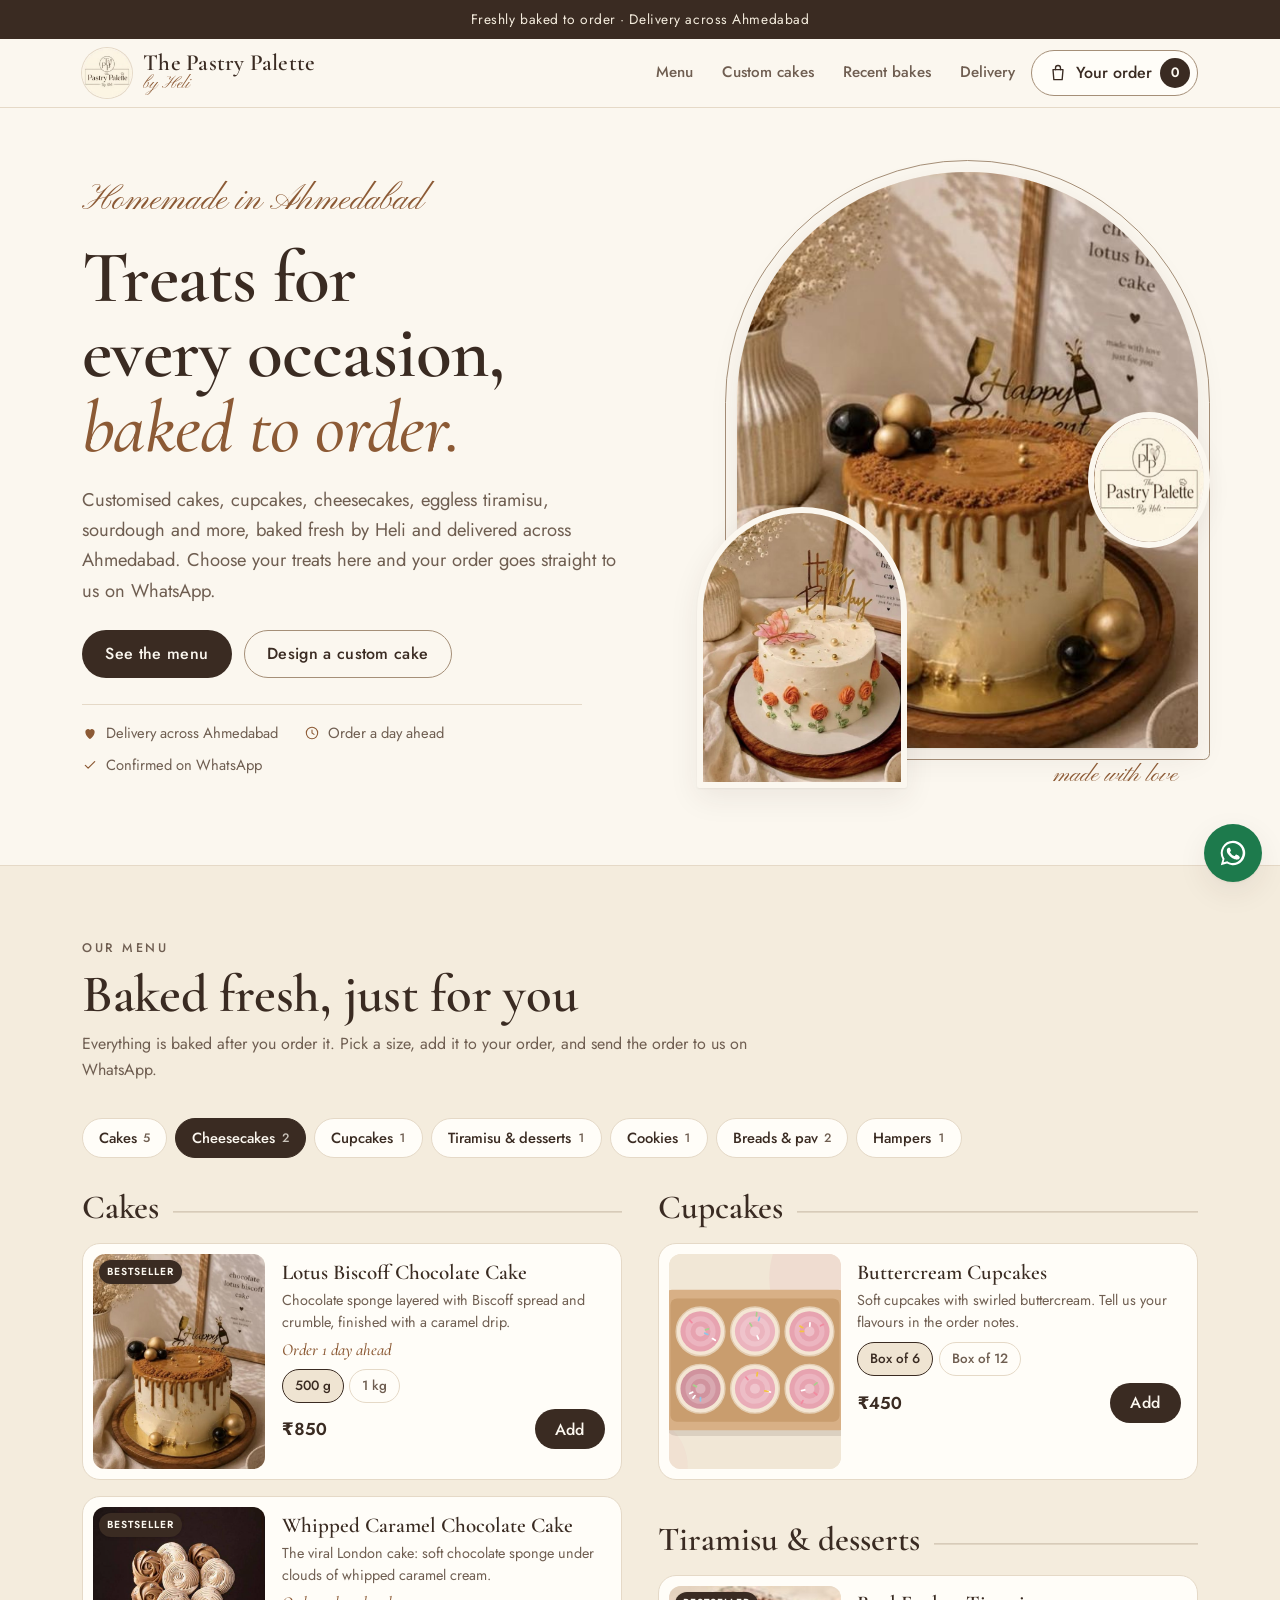
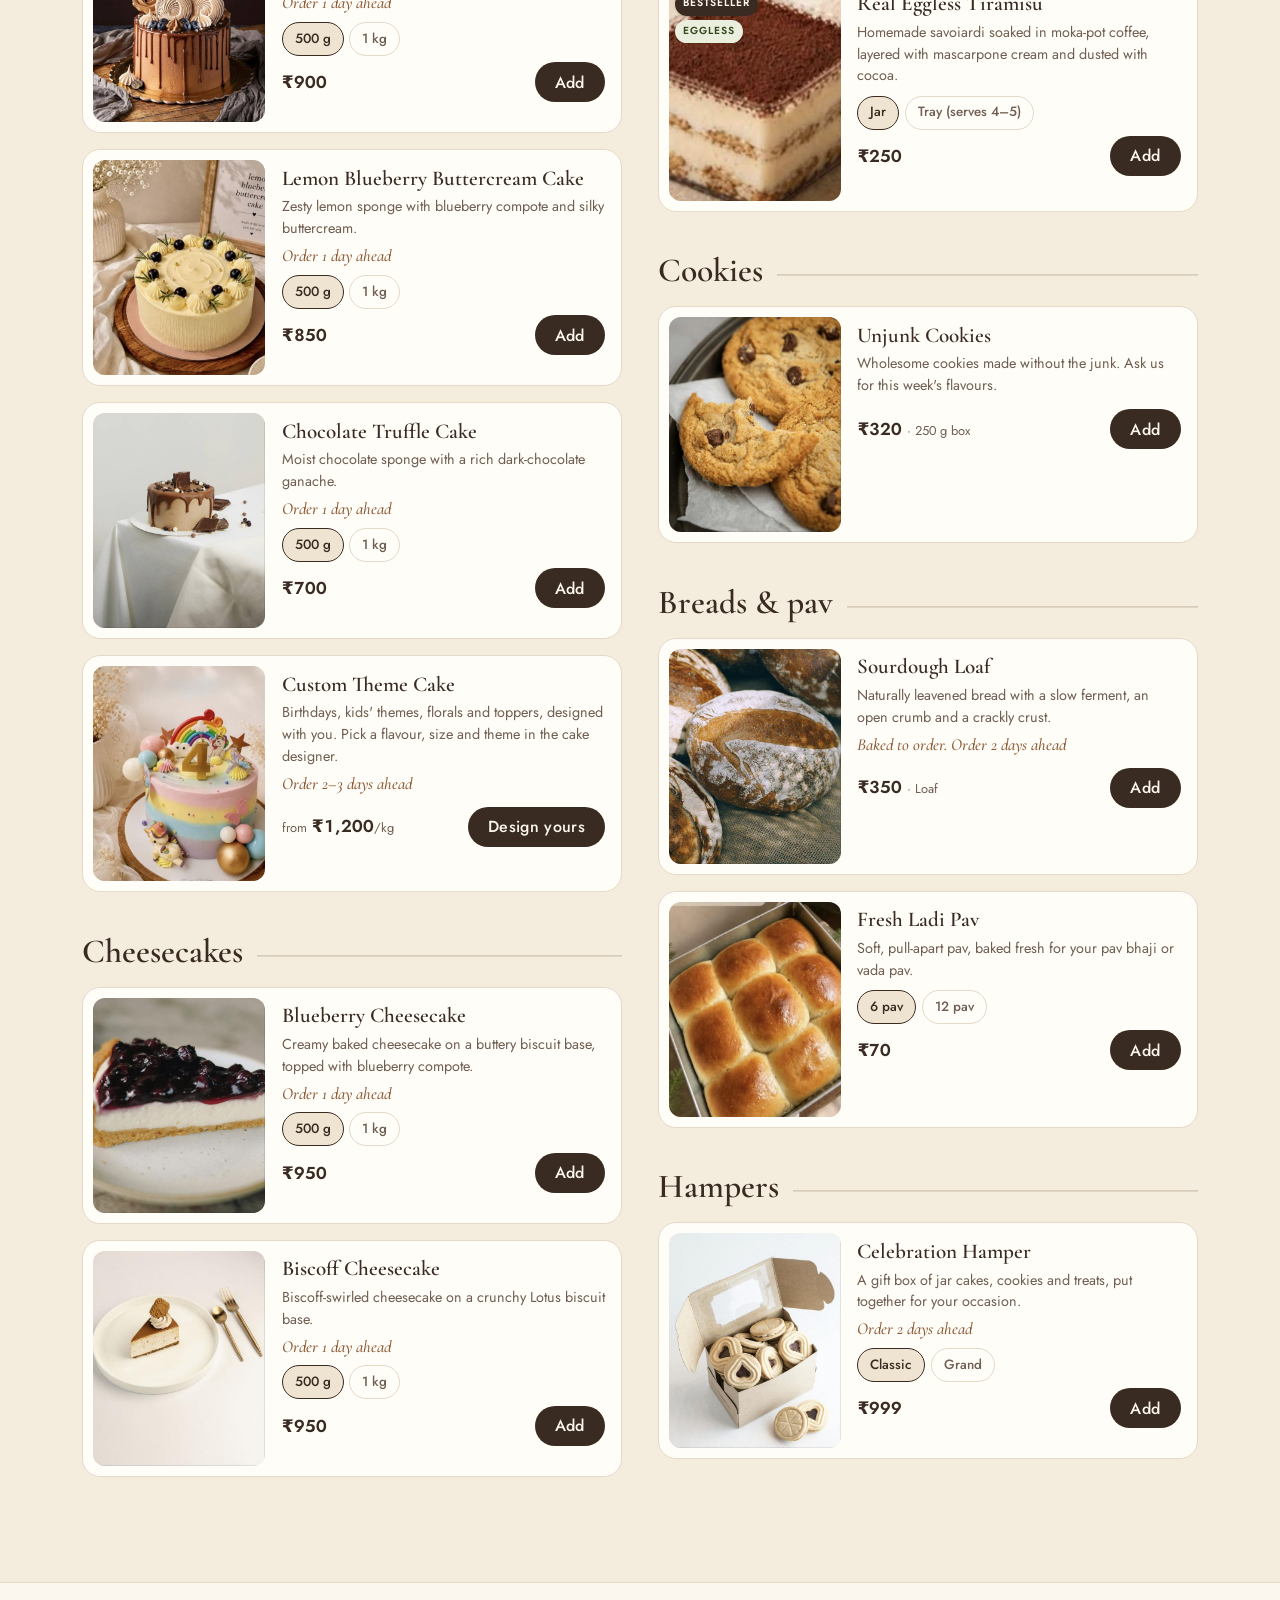
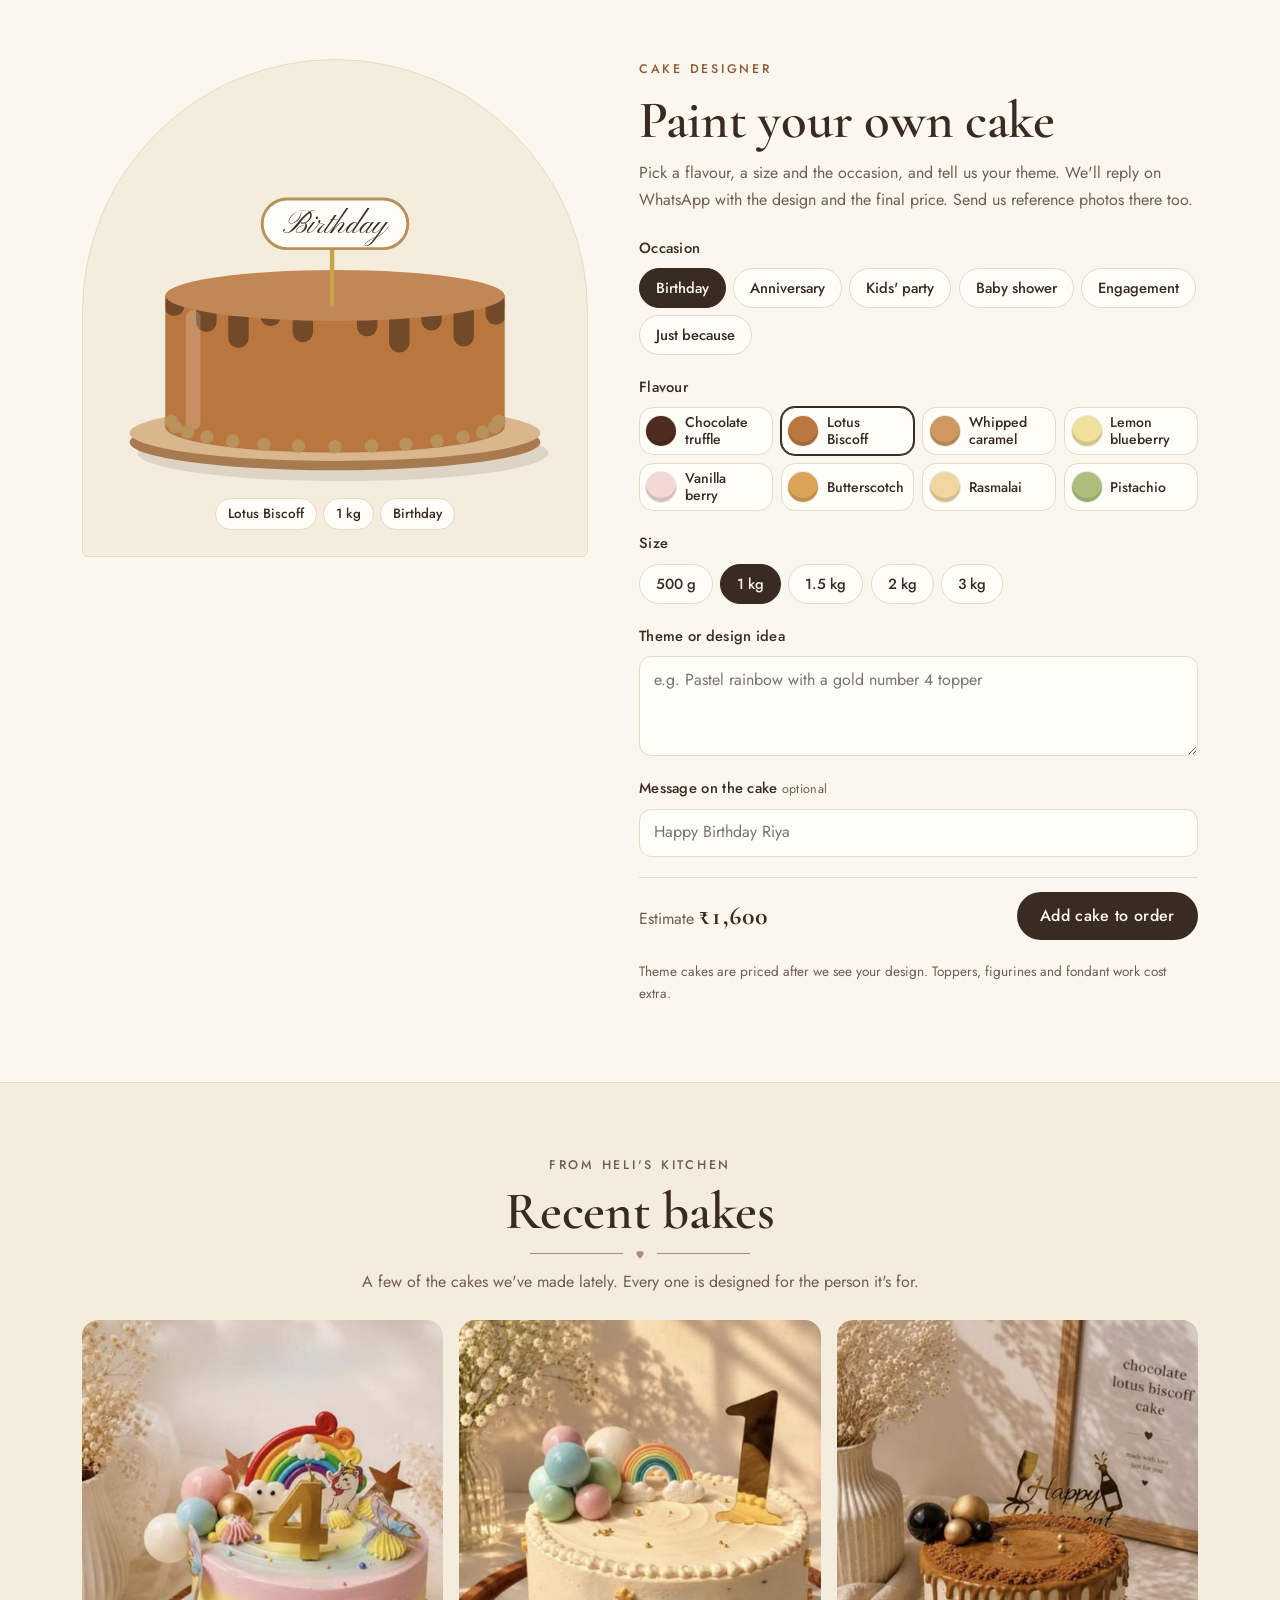
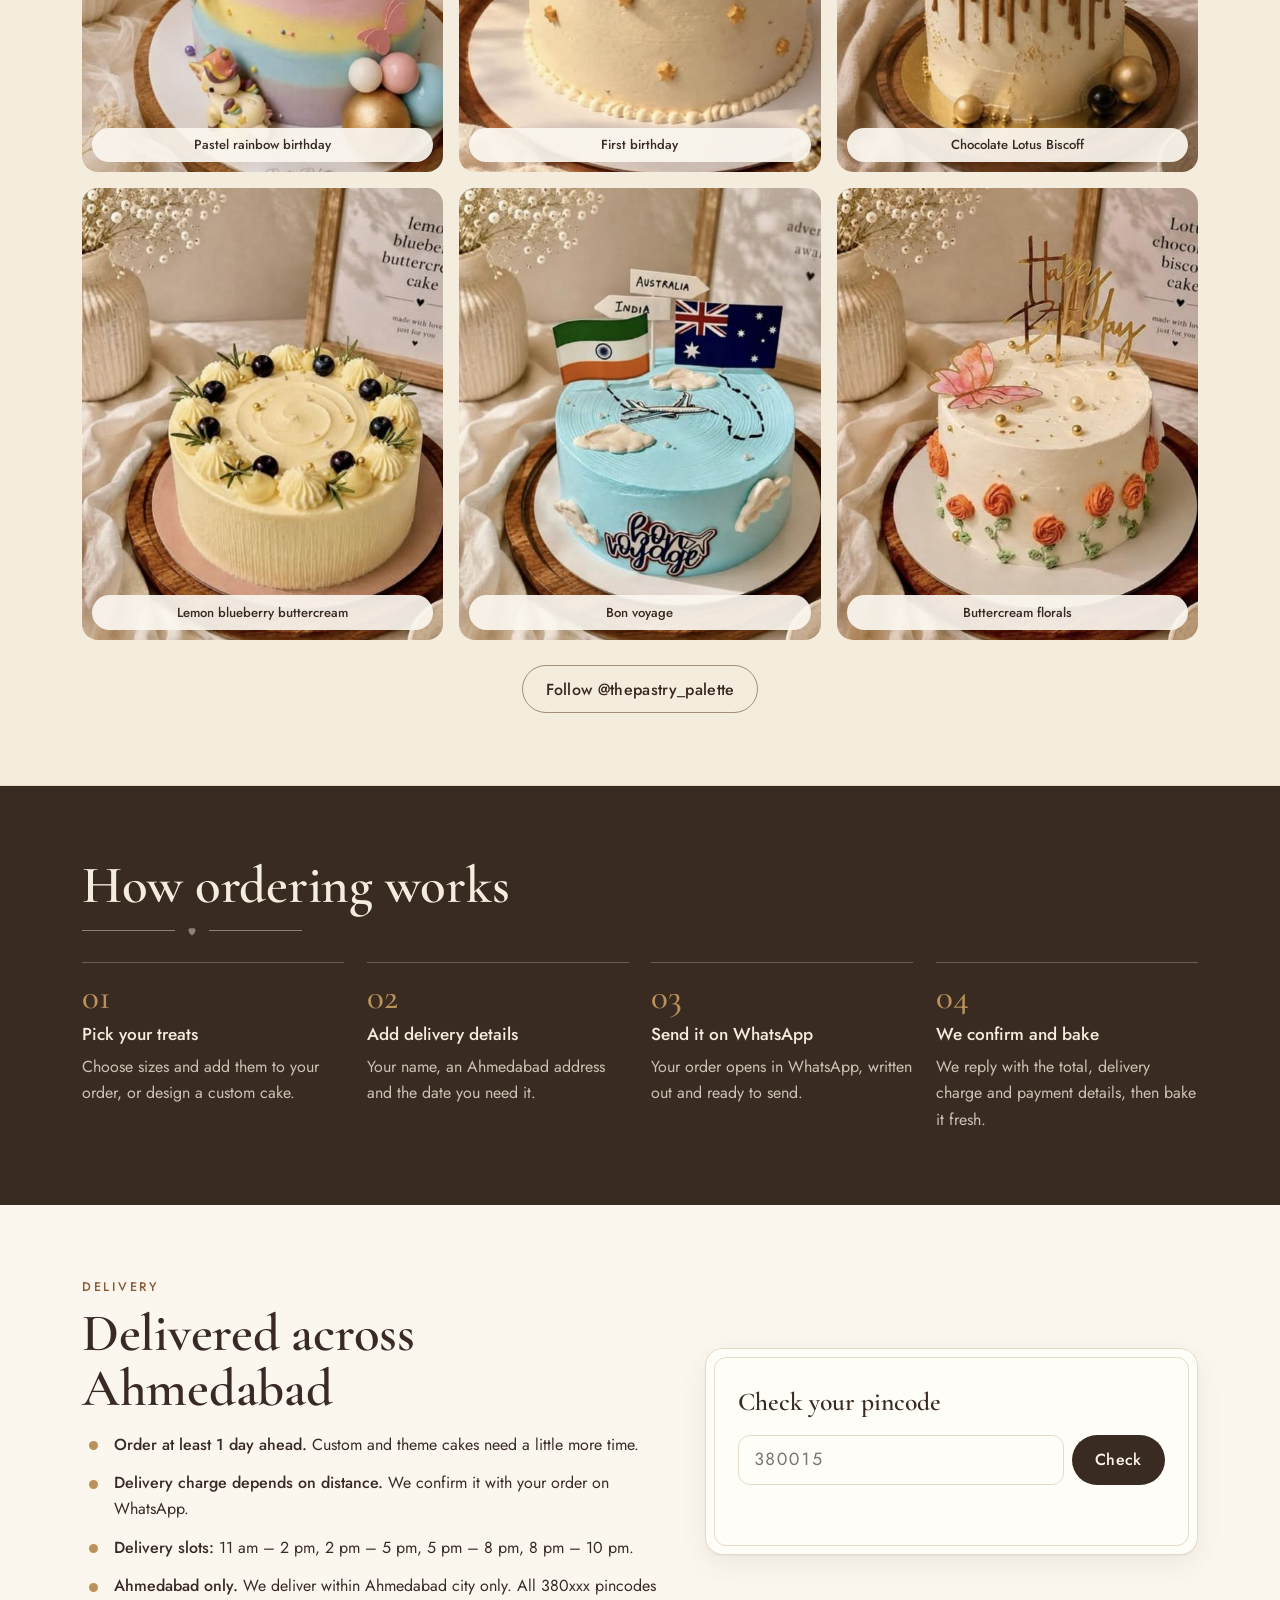
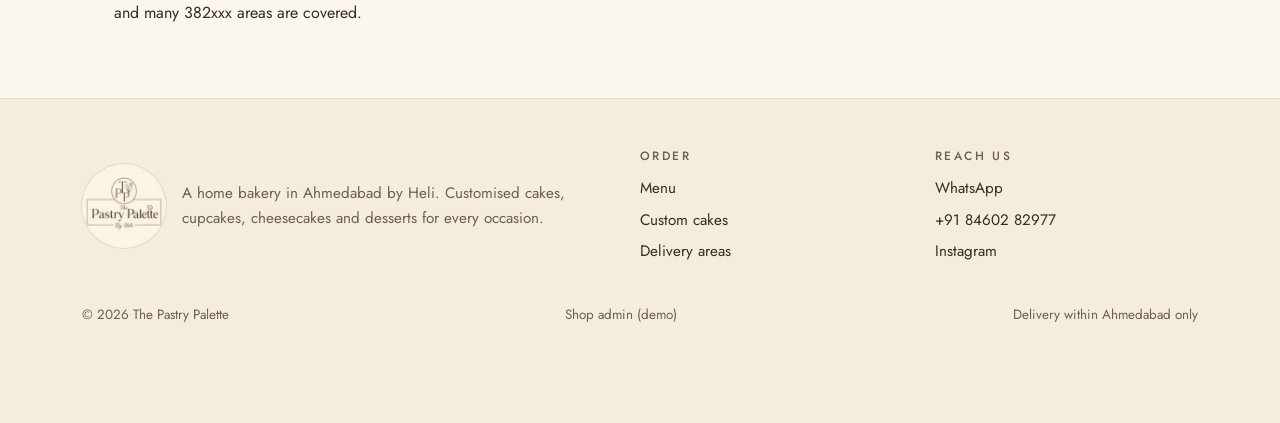
==== commit f47a1085: "Redesign with logo and Instagram photos, fix scrolling, admin setup guide" ====
--- a/index.html
+++ b/index.html
@@ -6,16 +6,16 @@
 <title>The Pastry Palette</title>
 <meta name="claude:viewport-fit-sides" content="cover">
 <meta name="description" content="The Pastry Palette by Heli: customised cakes, cupcakes, cheesecakes, eggless tiramisu, sourdough and more, baked to order and delivered across Ahmedabad. Order on WhatsApp.">
-<meta name="theme-color" content="#fff7f2">
+<meta name="theme-color" content="#fbf7ef">
 <meta property="og:type" content="website">
-<meta property="og:title" content="The Pastry Palette · Cakes & bakes in Ahmedabad">
+<meta property="og:title" content="The Pastry Palette by Heli · Cakes & bakes in Ahmedabad">
 <meta property="og:description" content="Customised cakes, cupcakes, cheesecakes and desserts, baked to order and delivered across Ahmedabad. Order on WhatsApp.">
 <meta property="og:image" content="assets/img/og-image.jpg">
 <link rel="icon" type="image/png" href="assets/img/favicon.png">
 <link rel="apple-touch-icon" href="assets/img/apple-touch-icon.png">
 <link rel="preconnect" href="https://fonts.googleapis.com">
 <link rel="preconnect" href="https://fonts.gstatic.com" crossorigin>
-<link rel="stylesheet" href="https://fonts.googleapis.com/css2?family=Hind+Vadodara:wght@400;500;600;700&family=Kalam:wght@400;700&family=Shrikhand&display=swap">
+<link rel="stylesheet" href="https://fonts.googleapis.com/css2?family=Cormorant+Garamond:ital,wght@0,500;0,600;1,500&family=Jost:wght@400;500;600&family=Pinyon+Script&display=swap">
 <link rel="stylesheet" href="assets/css/style.css">
 <script type="module" src="assets/js/main.js"></script>
 </head>
@@ -25,17 +25,18 @@
 
 <header class="site-head">
   <div class="wrap head-row">
-    <a class="brand" href="#top" aria-label="The Pastry Palette, back to top">
-      <svg class="brand-mark" viewBox="0 0 64 52" aria-hidden="true"><path d="M18 5C34-2 56 2 61 17c4 12-2 25-15 30-12 4-27 4-34-2-3-3-2-7 2-8 5-2 6-6 2-8-4-2-8 2-12 0C-3 24 0 11 18 5Zm-4 17a4 4 0 1 0 8 0a4 4 0 1 0-8 0Z" fill="var(--wood)" fill-rule="evenodd"/><circle cx="31" cy="12" r="5.5" fill="#b9773f"/><circle cx="46" cy="16" r="5.5" fill="var(--accent)"/><circle cx="50" cy="31" r="5.5" fill="#aebf7d"/><circle cx="37" cy="39" r="5.5" fill="#efe09a"/></svg>
-      <span class="brand-text"><small>the</small><b>Pastry Palette</b><i>by Heli</i></span>
+    <a class="brand" href="#top" aria-label="The Pastry Palette by Heli, back to top">
+      <img class="brand-logo" src="assets/img/logo.png" alt="" width="50" height="50">
+      <span class="brand-text"><b>The Pastry Palette</b><i>by Heli</i></span>
     </a>
     <nav class="head-nav" aria-label="Sections">
       <a href="#menu">Menu</a>
       <a href="#custom">Custom cakes</a>
+      <a href="#bakes">Recent bakes</a>
       <a href="#delivery">Delivery</a>
     </nav>
     <button class="cart-btn" id="cart-open" type="button">
-      <svg viewBox="0 0 24 24" aria-hidden="true"><path d="M6 8h12l-1 12H7L6 8Z" fill="none" stroke="currentColor" stroke-width="1.8" stroke-linejoin="round"/><path d="M9 8V6a3 3 0 0 1 6 0v2" fill="none" stroke="currentColor" stroke-width="1.8" stroke-linecap="round"/></svg>
+      <svg viewBox="0 0 24 24" aria-hidden="true"><path d="M6 8h12l-1 12H7L6 8Z" fill="none" stroke="currentColor" stroke-width="1.6" stroke-linejoin="round"/><path d="M9 8V6a3 3 0 0 1 6 0v2" fill="none" stroke="currentColor" stroke-width="1.6" stroke-linecap="round"/></svg>
       <span>Your order</span><b id="cart-count" aria-label="items">0</b>
     </button>
   </div>
@@ -45,31 +46,35 @@
   <section class="hero">
     <div class="wrap hero-grid">
       <div class="hero-copy">
-        <p class="eyebrow">Home bakery · Ahmedabad</p>
-        <h1>Treats for every occasion, <span>baked to order.</span></h1>
-        <p class="lede">Customised cakes, cupcakes, cheesecakes, eggless tiramisu, sourdough and more, baked fresh at home and delivered across Ahmedabad. Pick your treats here and your order goes to us on WhatsApp.</p>
+        <p class="script">Homemade in Ahmedabad</p>
+        <h1>Treats for every occasion, <em>baked to order.</em></h1>
+        <p class="lede">Customised cakes, cupcakes, cheesecakes, eggless tiramisu, sourdough and more, baked fresh by Heli and delivered across Ahmedabad. Choose your treats here and your order goes straight to us on WhatsApp.</p>
         <div class="hero-cta">
           <a class="btn primary" href="#menu">See the menu</a>
           <a class="btn ghost" href="#custom">Design a custom cake</a>
         </div>
         <ul class="hero-facts">
-          <li>Delivery across Ahmedabad</li>
-          <li id="fact-lead">Order a day ahead</li>
-          <li id="fact-egg">Confirmed on WhatsApp</li>
+          <li><svg viewBox="0 0 24 24" aria-hidden="true"><path d="M12 21s-7-4.6-7-11a4 4 0 0 1 7-2.6A4 4 0 0 1 19 10c0 6.4-7 11-7 11Z" fill="currentColor"/></svg>Delivery across Ahmedabad</li>
+          <li id="fact-lead"><svg viewBox="0 0 24 24" aria-hidden="true"><circle cx="12" cy="12" r="8.5" fill="none" stroke="currentColor" stroke-width="1.6"/><path d="M12 7.5V12l3 2" fill="none" stroke="currentColor" stroke-width="1.6" stroke-linecap="round"/></svg><span>Order a day ahead</span></li>
+          <li id="fact-egg"><svg viewBox="0 0 24 24" aria-hidden="true"><path d="M5 12.5l4.2 4.2L19 7" fill="none" stroke="currentColor" stroke-width="1.8" stroke-linecap="round" stroke-linejoin="round"/></svg><span>Confirmed on WhatsApp</span></li>
         </ul>
       </div>
-      <figure class="hero-art">
-        <div id="palette" class="palette"></div>
-        <figcaption class="hand" id="palette-cap" aria-live="polite">Tap a colour to start a cake in that flavour</figcaption>
-      </figure>
+      <div class="hero-art">
+        <span class="arch-frame" aria-hidden="true"></span>
+        <figure class="arch arch-main"><img src="assets/img/gallery/lotus-biscoff.jpg" alt="Chocolate Lotus Biscoff cake with a caramel drip and gold pearls" width="538" height="760" fetchpriority="high"></figure>
+        <figure class="arch arch-side"><img src="assets/img/gallery/floral-birthday.jpg" alt="White buttercream birthday cake with piped orange roses" width="538" height="760" loading="lazy"></figure>
+        <img class="seal" src="assets/img/logo.png" alt="The Pastry Palette by Heli logo" width="124" height="124">
+        <p class="script tag">made with love</p>
+      </div>
     </div>
   </section>
 
   <section class="menu" id="menu" aria-labelledby="menu-title">
     <div class="wrap">
       <div class="sec-head">
-        <h2 id="menu-title">The menu</h2>
-        <p>Everything is baked when you order it. Choose a size, add it to your order, then send the order to us on WhatsApp.</p>
+        <p class="eyebrow">Our menu</p>
+        <h2 id="menu-title">Baked fresh, just for you</h2>
+        <p>Everything is baked after you order it. Pick a size, add it to your order, and send the order to us on WhatsApp.</p>
       </div>
     </div>
     <div class="chip-bar" id="chip-bar">
@@ -92,7 +97,7 @@
       <div class="builder">
         <p class="eyebrow">Cake designer</p>
         <h2 id="custom-title">Paint your own cake</h2>
-        <p class="sub">Pick a flavour, a size and the occasion, and tell us your theme. We'll reply on WhatsApp with the design and the final price.</p>
+        <p class="sub">Pick a flavour, a size and the occasion, and tell us your theme. We'll reply on WhatsApp with the design and the final price. Send us reference photos there too.</p>
         <form id="builder" novalidate>
           <fieldset>
             <legend>Occasion</legend>
@@ -124,9 +129,30 @@
     </div>
   </section>
 
+  <section class="bakes" id="bakes" aria-labelledby="bakes-title">
+    <div class="wrap">
+      <div class="sec-head center">
+        <p class="eyebrow">From Heli's kitchen</p>
+        <h2 id="bakes-title">Recent bakes</h2>
+        <div class="divider" aria-hidden="true"><svg viewBox="0 0 24 24"><path d="M12 21s-7-4.6-7-11a4 4 0 0 1 7-2.6A4 4 0 0 1 19 10c0 6.4-7 11-7 11Z" fill="currentColor"/></svg></div>
+        <p>A few of the cakes we've made lately. Every one is designed for the person it's for.</p>
+      </div>
+      <div class="bake-grid">
+        <a class="bake" href="https://www.instagram.com/p/DeRIdPzJpNP/" target="_blank" rel="noopener"><img src="assets/img/gallery/rainbow-4.jpg" alt="Pastel rainbow birthday cake with a gold number 4" loading="lazy" width="538" height="760"><span>Pastel rainbow birthday</span></a>
+        <a class="bake" href="https://www.instagram.com/p/DeVwfpbIbuN/" target="_blank" rel="noopener"><img src="assets/img/gallery/number-1.jpg" alt="Vanilla first-birthday cake with pastel balls and a gold 1" loading="lazy" width="538" height="760"><span>First birthday</span></a>
+        <a class="bake" href="https://www.instagram.com/p/DeMh8KRpF2-/" target="_blank" rel="noopener"><img src="assets/img/gallery/lotus-biscoff.jpg" alt="Chocolate Lotus Biscoff cake with a caramel drip" loading="lazy" width="538" height="760"><span>Chocolate Lotus Biscoff</span></a>
+        <a class="bake" href="https://www.instagram.com/p/DbYO4p6CLau/" target="_blank" rel="noopener"><img src="assets/img/gallery/lemon-blueberry.jpg" alt="Lemon blueberry buttercream cake with rosemary" loading="lazy" width="538" height="760"><span>Lemon blueberry buttercream</span></a>
+        <a class="bake" href="https://www.instagram.com/p/DZelBkip4i7/" target="_blank" rel="noopener"><img src="assets/img/gallery/bon-voyage.jpg" alt="Sky-blue bon voyage cake with a plane and flags" loading="lazy" width="538" height="760"><span>Bon voyage</span></a>
+        <a class="bake" href="https://www.instagram.com/p/DcRCByxIh8_/" target="_blank" rel="noopener"><img src="assets/img/gallery/floral-birthday.jpg" alt="Buttercream birthday cake with piped roses and a butterfly" loading="lazy" width="538" height="760"><span>Buttercream florals</span></a>
+      </div>
+      <div class="follow"><a class="btn ghost" id="insta-link" href="https://www.instagram.com/thepastry_palette/" target="_blank" rel="noopener">Follow @thepastry_palette</a></div>
+    </div>
+  </section>
+
   <section class="how" aria-labelledby="how-title">
     <div class="wrap">
       <h2 id="how-title">How ordering works</h2>
+      <div class="divider" aria-hidden="true"><svg viewBox="0 0 24 24"><path d="M12 21s-7-4.6-7-11a4 4 0 0 1 7-2.6A4 4 0 0 1 19 10c0 6.4-7 11-7 11Z" fill="currentColor"/></svg></div>
       <ol class="steps-list">
         <li><b>Pick your treats</b><span>Choose sizes and add them to your order, or design a custom cake.</span></li>
         <li><b>Add delivery details</b><span>Your name, an Ahmedabad address and the date you need it.</span></li>
@@ -153,22 +179,12 @@
       </form>
     </div>
   </section>
-
-  <section class="insta" aria-labelledby="insta-title">
-    <div class="wrap insta-row">
-      <div>
-        <h2 id="insta-title">Fresh from the oven, every week</h2>
-        <p>See our latest cakes, bakes and hampers on Instagram.</p>
-      </div>
-      <a class="btn light" id="insta-link" href="https://www.instagram.com/thepastry_palette/" target="_blank" rel="noopener">Follow @thepastry_palette</a>
-    </div>
-  </section>
 </main>
 
 <footer class="site-foot">
   <div class="wrap foot-grid">
-    <div>
-      <p class="foot-brand">The Pastry Palette</p>
+    <div class="foot-brand">
+      <img src="assets/img/logo.png" alt="The Pastry Palette by Heli logo" width="84" height="84" loading="lazy">
       <p class="foot-sub">A home bakery in Ahmedabad by Heli. Customised cakes, cupcakes, cheesecakes and desserts for every occasion.</p>
     </div>
     <div>
--- a/assets/css/style.css
+++ b/assets/css/style.css
@@ -1,79 +1,85 @@
 /* The Pastry Palette — shop page
-   Layout: hero split (copy | frosting palette) · menu grouped by category under a sticky
-   category bar · cake designer (stage | controls) · how-to · delivery · Instagram band. */
+   Theme taken from the logo: cream circle, espresso ink, thin taupe frame lines, a classic serif
+   with a script "By Heli". Layout: arched-photo hero · menu grouped by category in a two-column
+   "menu card" · cake designer · recent bakes from Instagram · how to order · delivery. */
 
 :root {
   /* colour */
-  --bg: #fff7f2;          /* milk */
-  --surface: #ffffff;
-  --sunk: #f9ece3;        /* dusted-sugar band */
-  --ink: #2b1a14;         /* dark chocolate */
-  --ink-2: #6f564b;
-  --line: #ecdacd;
-  --accent: #b4365a;      /* raspberry */
-  --accent-ink: #ffffff;
-  --accent-soft: #fae3e9;
-  --band: #3a241b;        /* cocoa band */
-  --band-ink: #f8e9dd;
-  --wa: #157a4a;
+  --bg: #fbf7ef;          /* paper */
+  --paper: #f4ecdd;       /* logo cream */
+  --surface: #fffdf8;
+  --ink: #3a2b22;         /* logo espresso */
+  --ink-2: #6f5e51;
+  --line: #e5d9c7;
+  --rule: #a58f78;        /* logo frame line */
+  --accent: #8c5a35;      /* caramel */
+  --gold: #b8925a;
+  --btn: #3a2b22;
+  --btn-ink: #fbf7ef;
+  --band: #3a2b22;
+  --band-ink: #f4ecdd;
+  --soft: #efe4d2;
+  --wa: #1d7a4c;
   --wa-ink: #ffffff;
-  --ok: #2f7a4d;
-  --err: #b3261e;
-  --gold: #c9a24a;
+  --ok: #2f6f45;
+  --err: #a8321f;
 
   /* illustration */
-  --art-bg: #f7e9de;
-  --plate: #ffffff;
-  --plate-rim: #efe1d6;
-  --art-shadow: rgba(74, 44, 33, 0.13);
-  --wood: #e6c49a;
-  --wood-edge: #c99a66;
-  --wood-grain: #d4ab7b;
+  --art-bg: #f1e7d6;
+  --plate: #fffdf8;
+  --plate-rim: #e9dccb;
+  --art-shadow: rgba(58, 43, 34, 0.12);
+  --wood: #d9b68c;
+  --wood-edge: #a77a50;
+  --wood-grain: #c49d72;
   --steel: #c9ced3;
   --steel-edge: #a9afb6;
 
   /* type */
-  --f-display: "Shrikhand", "Cooper Black", Georgia, serif;
-  --f-body: "Hind Vadodara", system-ui, -apple-system, "Segoe UI", Roboto, sans-serif;
-  --f-hand: "Kalam", "Bradley Hand", "Segoe Print", cursive;
+  --f-display: "Cormorant Garamond", "Cormorant", Garamond, "Times New Roman", serif;
+  --f-body: "Jost", "Avenir Next", system-ui, -apple-system, "Segoe UI", sans-serif;
+  --f-script: "Pinyon Script", "Snell Roundhand", "Apple Chancery", cursive;
+  --f-hand: var(--f-script);
 
   --r-sm: 10px;
   --r: 18px;
-  --shadow: 0 1px 2px rgba(58, 36, 27, 0.06), 0 8px 24px rgba(58, 36, 27, 0.08);
-  --head-h: 64px;
+  --shadow: 0 1px 2px rgba(58, 43, 34, 0.06), 0 10px 30px rgba(58, 43, 34, 0.08);
+  --head-h: 68px;
 }
 
 @media (prefers-color-scheme: dark) {
   :root:not([data-theme="light"]) {
-    --bg: #1b130f; --surface: #251a15; --sunk: #21170f; --ink: #f8eade; --ink-2: #cdb6a8; --line: #3d2c24;
-    --accent: #f27f9b; --accent-ink: #2a0d16; --accent-soft: #3c1d27; --band: #2d1e17; --band-ink: #f8eade;
-    --wa: #2fb36f; --wa-ink: #08210f; --ok: #6fcf97; --err: #ff8a80; --gold: #e2c06a;
-    --art-bg: #2c1f19; --plate: #3a2a23; --plate-rim: #4a372e; --art-shadow: rgba(0, 0, 0, 0.32);
-    --wood: #b98a5c; --wood-edge: #8e6640; --wood-grain: #a57a4e; --steel: #aeb4ba; --steel-edge: #8a9198;
-    --shadow: 0 1px 2px rgba(0, 0, 0, 0.3), 0 8px 24px rgba(0, 0, 0, 0.25);
+    --bg: #1c1511; --paper: #241b16; --surface: #2a201a; --ink: #f2e8d8; --ink-2: #c9b8a5; --line: #3e3128;
+    --rule: #8d7a66; --accent: #d9a877; --gold: #d4b07a; --btn: #f2e8d8; --btn-ink: #1c1511;
+    --band: #2a201a; --band-ink: #f2e8d8; --soft: #33281f; --wa: #2fa868; --wa-ink: #08210f; --ok: #7fcf9b; --err: #ff9a85;
+    --art-bg: #2a201a; --plate: #3a2d25; --plate-rim: #4a3a30; --art-shadow: rgba(0, 0, 0, 0.32);
+    --wood: #a98058; --wood-edge: #7c5a3a; --wood-grain: #93704c; --steel: #aeb4ba; --steel-edge: #8a9198;
+    --shadow: 0 1px 2px rgba(0, 0, 0, 0.3), 0 10px 30px rgba(0, 0, 0, 0.28);
     color-scheme: dark;
   }
 }
 :root[data-theme="dark"] {
-  --bg: #1b130f; --surface: #251a15; --sunk: #21170f; --ink: #f8eade; --ink-2: #cdb6a8; --line: #3d2c24;
-  --accent: #f27f9b; --accent-ink: #2a0d16; --accent-soft: #3c1d27; --band: #2d1e17; --band-ink: #f8eade;
-  --wa: #2fb36f; --wa-ink: #08210f; --ok: #6fcf97; --err: #ff8a80; --gold: #e2c06a;
-  --art-bg: #2c1f19; --plate: #3a2a23; --plate-rim: #4a372e; --art-shadow: rgba(0, 0, 0, 0.32);
-  --wood: #b98a5c; --wood-edge: #8e6640; --wood-grain: #a57a4e; --steel: #aeb4ba; --steel-edge: #8a9198;
-  --shadow: 0 1px 2px rgba(0, 0, 0, 0.3), 0 8px 24px rgba(0, 0, 0, 0.25);
+  --bg: #1c1511; --paper: #241b16; --surface: #2a201a; --ink: #f2e8d8; --ink-2: #c9b8a5; --line: #3e3128;
+  --rule: #8d7a66; --accent: #d9a877; --gold: #d4b07a; --btn: #f2e8d8; --btn-ink: #1c1511;
+  --band: #2a201a; --band-ink: #f2e8d8; --soft: #33281f; --wa: #2fa868; --wa-ink: #08210f; --ok: #7fcf9b; --err: #ff9a85;
+  --art-bg: #2a201a; --plate: #3a2d25; --plate-rim: #4a3a30; --art-shadow: rgba(0, 0, 0, 0.32);
+  --wood: #a98058; --wood-edge: #7c5a3a; --wood-grain: #93704c; --steel: #aeb4ba; --steel-edge: #8a9198;
+  --shadow: 0 1px 2px rgba(0, 0, 0, 0.3), 0 10px 30px rgba(0, 0, 0, 0.28);
   color-scheme: dark;
 }
 
 *, *::before, *::after { box-sizing: border-box; }
 [hidden] { display: none !important; }
-html { scroll-behavior: smooth; scroll-padding-top: calc(var(--head-h) + 64px + env(safe-area-inset-top, 0px)); }
+html { scroll-behavior: smooth; scroll-padding-top: calc(var(--head-h) + 70px + env(safe-area-inset-top, 0px)); }
+/* While the order sheet is open, the page behind it stays put. */
+html:has(dialog[open]) { overflow: hidden; }
 body {
   margin: 0;
   background: var(--bg);
   color: var(--ink);
-  font: 400 1rem/1.6 var(--f-body);
+  font: 400 1rem/1.65 var(--f-body);
   -webkit-font-smoothing: antialiased;
-  overflow-x: hidden;
+  text-rendering: optimizeLegibility;
 }
 body::before {
   content: ""; position: fixed; inset: 0 0 auto; height: env(safe-area-inset-top, 0px); z-index: 60;
@@ -82,8 +88,8 @@
 img { max-width: 100%; display: block; }
 a { color: inherit; }
 button, input, select, textarea { font: inherit; color: inherit; }
-:focus-visible { outline: 3px solid var(--accent); outline-offset: 2px; border-radius: 6px; }
-h1, h2, h3 { text-wrap: balance; margin: 0; }
+:focus-visible { outline: 2px solid var(--accent); outline-offset: 3px; border-radius: 6px; }
+h1, h2, h3, h4 { text-wrap: balance; margin: 0; }
 p { margin: 0; }
 
 .wrap {
@@ -97,28 +103,32 @@
   .wrap { padding-left: max(32px, env(safe-area-inset-left, 0px)); padding-right: max(32px, env(safe-area-inset-right, 0px)); }
 }
 
-.eyebrow {
-  font-size: 0.8rem; font-weight: 600; letter-spacing: 0.14em; text-transform: uppercase; color: var(--accent);
-}
-.hand { font-family: var(--f-hand); }
+.eyebrow { font-size: 0.78rem; font-weight: 500; letter-spacing: 0.22em; text-transform: uppercase; color: var(--accent); }
+.script { font-family: var(--f-script); font-weight: 400; color: var(--accent); line-height: 1.1; }
+.hand { font-family: var(--f-script); }
 .opt { font-weight: 400; color: var(--ink-2); font-size: 0.85em; }
+
+/* the logo's "— ♥ —" divider */
+.divider { display: flex; align-items: center; gap: 0.7rem; color: var(--rule); width: min(220px, 100%); }
+.divider::before, .divider::after { content: ""; flex: 1; border-top: 1px solid currentColor; }
+.divider svg { width: 12px; height: 12px; flex: none; }
+.center .divider { margin-inline: auto; }
 
 /* ───── buttons ───── */
 .btn {
   display: inline-flex; align-items: center; justify-content: center; gap: 0.5rem;
-  min-height: 46px; padding: 0.55rem 1.25rem; border-radius: 999px; border: 1.5px solid transparent;
-  font-weight: 600; text-decoration: none; cursor: pointer; line-height: 1.2; text-align: center;
-  transition: transform 0.15s ease, background-color 0.15s ease, border-color 0.15s ease;
-}
-.btn:active { transform: translateY(1px); }
-.btn.primary { background: var(--accent); color: var(--accent-ink); }
-.btn.primary:hover { background: color-mix(in srgb, var(--accent) 88%, var(--ink)); }
-.btn.ghost { border-color: var(--ink); color: var(--ink); background: transparent; }
-.btn.ghost:hover { background: var(--sunk); }
+  min-height: 48px; padding: 0.55rem 1.4rem; border-radius: 999px; border: 1px solid transparent;
+  font-weight: 500; letter-spacing: 0.02em; text-decoration: none; cursor: pointer; line-height: 1.2; text-align: center;
+  transition: background-color 0.15s ease, border-color 0.15s ease, color 0.15s ease;
+}
+.btn.primary { background: var(--btn); color: var(--btn-ink); }
+.btn.primary:hover { background: color-mix(in srgb, var(--btn) 86%, var(--accent)); }
+.btn.ghost { border-color: var(--rule); color: var(--ink); background: transparent; }
+.btn.ghost:hover { border-color: var(--ink); background: var(--soft); }
 .btn.light { background: var(--band-ink); color: var(--band); }
 .btn.wa { background: var(--wa); color: var(--wa-ink); }
 .btn.wa svg { width: 20px; height: 20px; }
-.btn.small { min-height: 38px; padding: 0.35rem 0.9rem; font-size: 0.9rem; }
+.btn.small { min-height: 38px; padding: 0.35rem 0.95rem; font-size: 0.9rem; }
 .btn.wide { flex: 1; width: 100%; }
 .btn[aria-disabled="true"], .btn:disabled { opacity: 0.45; cursor: not-allowed; }
 .icon-btn {
@@ -128,150 +138,160 @@
 .icon-btn svg { width: 20px; height: 20px; }
 
 /* ───── announcement + header ───── */
-.announce { background: var(--band); color: var(--band-ink); font-size: 0.9rem; text-align: center; }
+.announce { background: var(--band); color: var(--band-ink); font-size: 0.86rem; letter-spacing: 0.04em; text-align: center; }
 .announce .wrap { padding-block: 0.5rem; }
 
 .site-head {
   position: sticky; top: env(safe-area-inset-top, 0px); z-index: 50;
-  background: color-mix(in srgb, var(--bg) 92%, transparent);
-  backdrop-filter: saturate(1.4) blur(10px); -webkit-backdrop-filter: saturate(1.4) blur(10px);
+  background: var(--bg);
   border-bottom: 1px solid var(--line);
 }
 .head-row { display: flex; align-items: center; gap: 1rem; min-height: var(--head-h); }
-.brand { display: flex; align-items: center; gap: 0.6rem; text-decoration: none; margin-right: auto; }
-.brand-mark { width: 44px; height: 36px; flex: none; }
-.brand-text { display: grid; line-height: 1; }
-.brand-text small { font-family: var(--f-hand); font-size: 0.8rem; color: var(--ink-2); }
-.brand-text b { font-family: var(--f-display); font-weight: 400; font-size: 1.3rem; letter-spacing: 0.01em; }
-.brand-text i { font-family: var(--f-hand); font-style: normal; font-size: 0.8rem; color: var(--accent); justify-self: end; margin-top: -2px; }
-.head-nav { display: none; gap: 1.6rem; }
-.head-nav a { text-decoration: none; font-weight: 500; color: var(--ink-2); }
+.brand { display: flex; align-items: center; gap: 0.7rem; text-decoration: none; margin-right: auto; min-width: 0; }
+.brand-logo { width: 50px; height: 50px; border-radius: 50%; flex: none; box-shadow: 0 0 0 1px var(--line); }
+.brand-text { display: grid; line-height: 1; min-width: 0; }
+.brand-text b { font-family: var(--f-display); font-weight: 600; font-size: 1.45rem; letter-spacing: 0.01em; white-space: nowrap; }
+.brand-text i { font-family: var(--f-script); font-style: normal; font-size: 1.05rem; color: var(--accent); margin-top: 1px; }
+.head-nav { display: none; gap: 1.8rem; }
+.head-nav a { text-decoration: none; font-weight: 500; font-size: 0.95rem; color: var(--ink-2); }
 .head-nav a:hover { color: var(--ink); }
-@media (min-width: 860px) { .head-nav { display: flex; } }
+@media (min-width: 900px) { .head-nav { display: flex; } }
 .cart-btn {
-  display: inline-flex; align-items: center; gap: 0.45rem; min-height: 44px; padding: 0.3rem 0.5rem 0.3rem 0.9rem;
-  border-radius: 999px; border: 1.5px solid var(--ink); background: var(--surface); font-weight: 600; cursor: pointer;
+  display: inline-flex; align-items: center; gap: 0.5rem; min-height: 46px; padding: 0.3rem 0.45rem 0.3rem 1rem;
+  border-radius: 999px; border: 1px solid var(--rule); background: var(--surface); font-weight: 500; cursor: pointer;
 }
 .cart-btn svg { width: 20px; height: 20px; }
 .cart-btn b {
-  min-width: 28px; height: 28px; padding: 0 6px; display: inline-grid; place-items: center; border-radius: 999px;
-  background: var(--ink); color: var(--bg); font-size: 0.85rem; font-variant-numeric: tabular-nums;
+  min-width: 30px; height: 30px; padding: 0 7px; display: inline-grid; place-items: center; border-radius: 999px;
+  background: var(--btn); color: var(--btn-ink); font-size: 0.85rem; font-weight: 600; font-variant-numeric: tabular-nums;
 }
 .cart-btn.bump b { animation: bump 0.4s ease; }
-@keyframes bump { 40% { transform: scale(1.3); } }
-@media (max-width: 420px) { .cart-btn span { display: none; } .brand-mark { width: 36px; } .brand-text b { font-size: 1.15rem; } }
+@keyframes bump { 40% { transform: scale(1.25); } }
+@media (max-width: 460px) {
+  .cart-btn span { display: none; }
+  .brand-logo { width: 44px; height: 44px; }
+  .brand-text b { font-size: 1.22rem; }
+}
 
 /* ───── hero ───── */
-.hero { padding-block: clamp(2rem, 5vw, 4.5rem) clamp(2.5rem, 5vw, 4rem); overflow: hidden; }
-.hero-grid { display: grid; gap: clamp(1.5rem, 4vw, 3rem); align-items: center; }
-@media (min-width: 900px) { .hero-grid { grid-template-columns: 1.25fr 1fr; } }
-.hero-copy { display: grid; gap: 1.25rem; min-width: 0; }
+.hero { padding-block: clamp(2rem, 5vw, 4.5rem) clamp(2.5rem, 6vw, 5rem); overflow-x: clip; }
+.hero-grid { display: grid; gap: clamp(2rem, 5vw, 4rem); align-items: center; }
+@media (min-width: 900px) { .hero-grid { grid-template-columns: 1.1fr 1fr; } }
+.hero-copy { display: grid; gap: 1.2rem; min-width: 0; }
+.hero-copy .script { font-size: clamp(1.7rem, 3vw, 2.2rem); }
 .hero h1 {
-  font-family: var(--f-display); font-weight: 400; font-size: clamp(2.4rem, 5.4vw, 4.1rem); line-height: 1.06;
-  letter-spacing: -0.005em; max-width: 13em;
-}
-.hero h1 span { color: var(--accent); }
-.lede { font-size: clamp(1.05rem, 1.6vw, 1.2rem); color: var(--ink-2); max-width: 34em; }
-.hero-cta { display: flex; flex-wrap: wrap; gap: 0.75rem; }
-.hero-facts { list-style: none; margin: 0; padding: 0; display: flex; flex-wrap: wrap; gap: 0.5rem 1.4rem; font-size: 0.95rem; color: var(--ink-2); }
-.hero-facts li { display: flex; align-items: center; gap: 0.45rem; }
-.hero-facts li::before { content: ""; width: 9px; height: 9px; border-radius: 50%; background: var(--accent); flex: none; }
-.hero-facts li:nth-child(2)::before { background: #b9773f; }
-.hero-facts li:nth-child(3)::before { background: #aebf7d; }
-.hero-art { margin: 0; display: grid; gap: 0.5rem; justify-items: center; min-width: 0; }
-.palette { width: 100%; max-width: 560px; }
-.palette-svg { width: 100%; height: auto; display: block; overflow: visible; }
-.hero-art figcaption { font-size: 1.15rem; color: var(--ink-2); text-align: center; min-height: 1.7em; }
-.dollop { cursor: pointer; animation: plop 0.55s cubic-bezier(0.34, 1.56, 0.64, 1) both; animation-delay: var(--d, 0ms); transition: transform 0.2s ease; }
-.dollop:hover, .dollop:focus-visible { transform: scale(1.12) rotate(-6deg); outline: none; }
-.dollop:focus-visible circle:first-child { stroke: var(--accent); stroke-width: 3; }
-@keyframes plop { from { transform: scale(0.55); } }
+  font-family: var(--f-display); font-weight: 600; font-size: clamp(2.7rem, 6vw, 4.6rem); line-height: 1.02;
+  letter-spacing: -0.01em; max-width: 12em;
+}
+.hero h1 em { font-style: italic; font-weight: 500; color: var(--accent); }
+.lede { font-size: clamp(1.02rem, 1.5vw, 1.15rem); color: var(--ink-2); max-width: 33em; }
+.hero-cta { display: flex; flex-wrap: wrap; gap: 0.75rem; margin-top: 0.3rem; }
+.hero-facts { list-style: none; margin: 0.4rem 0 0; padding: 1rem 0 0; display: flex; flex-wrap: wrap; gap: 0.5rem 1.6rem; font-size: 0.92rem; color: var(--ink-2); border-top: 1px solid var(--line); max-width: 34em; }
+.hero-facts li { display: flex; align-items: center; gap: 0.5rem; }
+.hero-facts svg { width: 16px; height: 16px; color: var(--accent); flex: none; }
+
+.hero-art { position: relative; min-width: 0; width: 100%; max-width: 520px; justify-self: center; padding: 0 0 2.5rem 2.5rem; }
+.arch { margin: 0; position: relative; border-radius: 999px 999px 20px 20px; overflow: hidden; background: var(--art-bg); }
+.arch img { width: 100%; height: 100%; object-fit: cover; }
+.arch-main { aspect-ratio: 4 / 5; box-shadow: var(--shadow); }
+.arch-frame { position: absolute; inset: -12px -12px 28px 28px; border: 1px solid var(--rule); border-radius: 999px 999px 26px 26px; pointer-events: none; }
+.arch-side {
+  position: absolute; left: 0; bottom: 0; width: 42%; aspect-ratio: 3 / 4; border: 6px solid var(--bg); box-shadow: var(--shadow);
+}
+.seal {
+  position: absolute; right: -6px; top: 40%; width: clamp(92px, 22%, 124px); aspect-ratio: 1; border-radius: 50%;
+  box-shadow: 0 0 0 6px var(--bg), var(--shadow);
+}
+.hero-art .tag { position: absolute; right: 4%; bottom: 0; font-size: 1.5rem; }
+@media (max-width: 520px) { .hero-art { padding: 0 0 2rem 1.6rem; } .hero-art .tag { font-size: 1.25rem; } }
 
 /* ───── section heads ───── */
-.sec-head { display: grid; gap: 0.6rem; margin-bottom: 1.25rem; max-width: 46rem; }
-.sec-head h2, .builder h2, .how h2, .delivery h2, .insta h2 {
-  font-family: var(--f-display); font-weight: 400; font-size: clamp(2rem, 4vw, 3rem); line-height: 1.08;
+.sec-head { display: grid; gap: 0.55rem; margin-bottom: 1.4rem; max-width: 46rem; }
+.sec-head.center { text-align: center; justify-items: center; margin-inline: auto; }
+.sec-head h2, .builder h2, .how h2, .delivery h2 {
+  font-family: var(--f-display); font-weight: 600; font-size: clamp(2.2rem, 4.4vw, 3.3rem); line-height: 1.04; letter-spacing: -0.005em;
 }
 .sec-head p { color: var(--ink-2); }
 
 /* ───── menu ───── */
-.menu { padding-block: clamp(2.5rem, 5vw, 4rem); background: var(--sunk); border-block: 1px solid var(--line); }
+.menu { padding-block: clamp(3rem, 6vw, 4.5rem); background: var(--paper); border-block: 1px solid var(--line); }
 .chip-bar {
   position: sticky; top: calc(var(--head-h) + env(safe-area-inset-top, 0px)); z-index: 40;
-  background: color-mix(in srgb, var(--sunk) 94%, transparent);
-  backdrop-filter: blur(8px); -webkit-backdrop-filter: blur(8px);
-}
-.chips { display: flex; gap: 0.5rem; overflow-x: auto; padding-block: 0.7rem; scrollbar-width: none; }
+  background: var(--paper); border-bottom: 1px solid transparent;
+}
+.chips { display: flex; gap: 0.5rem; overflow-x: auto; padding-block: 0.75rem; scrollbar-width: none; -webkit-overflow-scrolling: touch; }
 .chips::-webkit-scrollbar { display: none; }
 .chip {
   flex: none; display: inline-flex; align-items: center; gap: 0.4rem; min-height: 40px; padding: 0.35rem 1rem; border-radius: 999px;
-  border: 1.5px solid var(--line); background: var(--surface); text-decoration: none; font-weight: 600; font-size: 0.92rem; white-space: nowrap;
-}
-.chip small { font-weight: 500; color: var(--ink-2); font-variant-numeric: tabular-nums; }
-.chip.on { background: var(--ink); color: var(--bg); border-color: var(--ink); }
+  border: 1px solid var(--line); background: var(--surface); text-decoration: none; font-weight: 500; font-size: 0.92rem; white-space: nowrap;
+}
+.chip small { color: var(--ink-2); font-variant-numeric: tabular-nums; }
+.chip.on { background: var(--btn); color: var(--btn-ink); border-color: var(--btn); }
 .chip.on small { color: inherit; opacity: 0.75; }
 
 .notice {
-  margin-block: 1rem; padding: 1rem 1.2rem; border-radius: var(--r); background: var(--accent-soft); border: 1px solid color-mix(in srgb, var(--accent) 35%, transparent);
+  margin-block: 1rem; padding: 1rem 1.2rem; border-radius: var(--r); background: var(--surface); border: 1px solid var(--rule);
   display: flex; flex-wrap: wrap; gap: 0.75rem; align-items: center; justify-content: space-between;
 }
-.menu-body { display: grid; gap: 2.5rem; margin-top: 1rem; }
+.menu-body { display: grid; gap: 2.5rem; margin-top: 1.2rem; }
 .cat { display: grid; gap: 1rem; }
-.cat-head { display: flex; align-items: baseline; gap: 0.8rem; }
-.cat-head h3 { font-family: var(--f-display); font-weight: 400; font-size: clamp(1.45rem, 2.6vw, 1.85rem); }
-.cat-head::after { content: ""; flex: 1; border-bottom: 2px dotted var(--line); transform: translateY(-0.3em); }
+.cat-head { display: flex; align-items: baseline; gap: 0.9rem; }
+.cat-head h3 { font-family: var(--f-display); font-weight: 600; font-size: clamp(1.7rem, 2.8vw, 2.1rem); line-height: 1.1; }
+.cat-head::after { content: ""; flex: 1; border-bottom: 1px solid var(--rule); opacity: 0.6; transform: translateY(-0.35em); }
 .cat-grid { display: grid; gap: 1rem; }
 /* Wide screens: categories flow down two columns like a printed menu card. */
 @media (min-width: 900px) {
-  .menu-body { display: block; columns: 2; column-gap: 2rem; }
-  .menu-body .cat { break-inside: avoid; margin-bottom: 2.5rem; }
-  .menu-body .cat:first-child .cat-head h3 { margin-top: 0; }
+  .menu-body { display: block; columns: 2; column-gap: 2.2rem; }
+  .menu-body .cat { break-inside: avoid; margin-bottom: 2.6rem; }
   .menu-body .skeleton { break-inside: avoid; margin-bottom: 1rem; }
 }
 
 .card {
-  display: grid; grid-template-columns: clamp(108px, 30%, 168px) minmax(0, 1fr); gap: 0;
-  background: var(--surface); border: 1px solid var(--line); border-radius: var(--r); overflow: hidden;
-}
-.card-media { position: relative; background: var(--art-bg); min-height: 100%; aspect-ratio: auto; }
+  display: grid; grid-template-columns: clamp(112px, 34%, 172px) minmax(0, 1fr); gap: 0.2rem;
+  background: var(--surface); border: 1px solid var(--line); border-radius: var(--r); padding: 10px;
+  transition: border-color 0.2s ease;
+}
+.card:hover { border-color: var(--rule); }
+.card-media { position: relative; background: var(--art-bg); border-radius: 12px; overflow: hidden; aspect-ratio: 4 / 5; align-self: start; }
 .card-media img, .card-media .art { position: absolute; inset: 0; width: 100%; height: 100%; object-fit: cover; }
-.badges { position: absolute; left: 8px; top: 8px; display: grid; gap: 4px; justify-items: start; z-index: 1; }
+.badges { position: absolute; left: 6px; top: 6px; display: grid; gap: 4px; justify-items: start; z-index: 1; }
 .badge {
-  font-size: 0.68rem; font-weight: 700; letter-spacing: 0.08em; text-transform: uppercase; padding: 0.2rem 0.5rem; border-radius: 6px;
-  background: var(--surface); color: var(--ink); box-shadow: 0 1px 3px rgba(0,0,0,.12);
-}
-.badge.best { background: var(--accent); color: var(--accent-ink); }
-.badge.egg { background: #e6efd5; color: #2f4a17; }
+  font-size: 0.64rem; font-weight: 600; letter-spacing: 0.1em; text-transform: uppercase; padding: 0.22rem 0.5rem; border-radius: 999px;
+  background: var(--surface); color: var(--ink); box-shadow: 0 1px 3px rgba(0, 0, 0, 0.12);
+}
+.badge.best { background: var(--btn); color: var(--btn-ink); }
+.badge.egg { background: #e9efdc; color: #34481f; }
 .card.sold .card-media::after {
-  content: "Sold out"; position: absolute; inset: 0; display: grid; place-items: center; font-weight: 700; letter-spacing: 0.1em; text-transform: uppercase;
-  background: color-mix(in srgb, var(--surface) 62%, transparent); color: var(--ink);
-}
-.card-body { display: flex; flex-direction: column; gap: 0.45rem; padding: 0.95rem 1rem 1rem; min-width: 0; }
-.card h4 { margin: 0; font-size: 1.08rem; line-height: 1.3; font-weight: 700; }
-.card .desc { font-size: 0.92rem; color: var(--ink-2); line-height: 1.5; }
-.card .note { font-family: var(--f-hand); color: var(--accent); font-size: 0.95rem; line-height: 1.3; }
-.opts { display: flex; flex-wrap: wrap; gap: 0.35rem; margin-top: 0.1rem; }
+  content: "Sold out"; position: absolute; inset: 0; display: grid; place-items: center; font-weight: 600; letter-spacing: 0.14em; text-transform: uppercase; font-size: 0.8rem;
+  background: color-mix(in srgb, var(--surface) 65%, transparent); color: var(--ink);
+}
+.card-body { display: flex; flex-direction: column; gap: 0.4rem; padding: 0.35rem 0.4rem 0.2rem 0.85rem; min-width: 0; }
+.card h4 { font-family: var(--f-display); font-weight: 600; font-size: 1.32rem; line-height: 1.15; }
+.card .desc { font-size: 0.9rem; color: var(--ink-2); line-height: 1.5; }
+.card .note { font-family: var(--f-display); font-style: italic; font-weight: 500; color: var(--accent); font-size: 1.05rem; line-height: 1.2; }
+.opts { display: flex; flex-wrap: wrap; gap: 0.35rem; margin-top: 0.15rem; }
 .opt-btn {
-  min-height: 34px; padding: 0.2rem 0.7rem; border-radius: 8px; border: 1.5px solid var(--line); background: transparent;
-  font-size: 0.85rem; font-weight: 600; cursor: pointer; color: var(--ink-2);
-}
-.opt-btn[aria-checked="true"] { border-color: var(--ink); color: var(--ink); background: var(--sunk); }
-.card-foot { display: flex; align-items: center; justify-content: space-between; gap: 0.6rem; margin-top: auto; padding-top: 0.35rem; flex-wrap: wrap; }
-.price { font-weight: 700; font-size: 1.1rem; font-variant-numeric: tabular-nums; }
-.price small { font-weight: 500; font-size: 0.8rem; color: var(--ink-2); }
-.add-btn { min-height: 40px; padding: 0.3rem 1.1rem; }
-.stepper { display: inline-flex; align-items: center; border: 1.5px solid var(--ink); border-radius: 999px; overflow: hidden; }
-.stepper button { width: 38px; height: 38px; border: 0; background: transparent; font-size: 1.2rem; font-weight: 700; cursor: pointer; }
-.stepper button:hover { background: var(--sunk); }
-.stepper output { min-width: 26px; text-align: center; font-weight: 700; font-variant-numeric: tabular-nums; }
-.skeleton { height: 150px; border-radius: var(--r); background: linear-gradient(90deg, var(--surface), var(--bg), var(--surface)); background-size: 200% 100%; animation: shimmer 1.4s linear infinite; }
+  min-height: 34px; padding: 0.2rem 0.75rem; border-radius: 999px; border: 1px solid var(--line); background: transparent;
+  font-size: 0.84rem; font-weight: 500; cursor: pointer; color: var(--ink-2);
+}
+.opt-btn[aria-checked="true"] { border-color: var(--ink); color: var(--ink); background: var(--soft); }
+.card-foot { display: flex; align-items: center; justify-content: space-between; gap: 0.6rem; margin-top: auto; padding-top: 0.4rem; flex-wrap: wrap; }
+.price { font-weight: 600; font-size: 1.08rem; font-variant-numeric: tabular-nums; }
+.price small { font-weight: 400; font-size: 0.8rem; color: var(--ink-2); }
+.add-btn { min-height: 40px; padding: 0.3rem 1.2rem; }
+.stepper { display: inline-flex; align-items: center; border: 1px solid var(--ink); border-radius: 999px; overflow: hidden; }
+.stepper button { width: 38px; height: 38px; border: 0; background: transparent; font-size: 1.15rem; font-weight: 500; cursor: pointer; }
+.stepper button:hover { background: var(--soft); }
+.stepper output { min-width: 26px; text-align: center; font-weight: 600; font-variant-numeric: tabular-nums; }
+.skeleton { height: 190px; border-radius: var(--r); background: linear-gradient(90deg, var(--surface), var(--bg), var(--surface)); background-size: 200% 100%; animation: shimmer 1.4s linear infinite; }
 @keyframes shimmer { to { background-position: -200% 0; } }
-.empty { padding: 2rem; text-align: center; color: var(--ink-2); background: var(--surface); border-radius: var(--r); border: 1px dashed var(--line); }
+.empty { padding: 2rem; text-align: center; color: var(--ink-2); background: var(--surface); border-radius: var(--r); border: 1px dashed var(--rule); }
 
 @media (max-width: 480px) {
-  .card { grid-template-columns: 112px minmax(0, 1fr); }
-  .card-body { padding: 0.8rem 0.85rem 0.9rem; }
-  .card .desc { font-size: 0.88rem; display: -webkit-box; -webkit-line-clamp: 3; -webkit-box-orient: vertical; overflow: hidden; }
+  .card { grid-template-columns: 108px minmax(0, 1fr); padding: 8px; }
+  .card-body { padding-left: 0.7rem; }
+  .card h4 { font-size: 1.2rem; }
+  .card .desc { font-size: 0.86rem; display: -webkit-box; -webkit-line-clamp: 3; -webkit-box-orient: vertical; overflow: hidden; }
 }
 
 /* ───── cake designer ───── */
@@ -279,10 +299,9 @@
 .custom-grid { display: grid; gap: clamp(1.5rem, 4vw, 3.5rem); align-items: start; }
 @media (min-width: 900px) { .custom-grid { grid-template-columns: 0.95fr 1.05fr; } .stage { position: sticky; top: calc(var(--head-h) + 24px + env(safe-area-inset-top, 0px)); } }
 .stage {
-  border-radius: 28px; padding: clamp(1rem, 3vw, 2rem); background: var(--art-bg);
+  border-radius: 999px 999px 24px 24px; padding: clamp(1.5rem, 4vw, 2.5rem) clamp(1rem, 3vw, 2rem) clamp(1rem, 3vw, 1.6rem);
+  background: var(--paper); border: 1px solid var(--line);
   display: grid; gap: 0.75rem; justify-items: center; min-width: 0;
-  background-image: radial-gradient(circle at 80% 12%, color-mix(in srgb, var(--cake, #b9773f) 22%, transparent), transparent 55%);
-  transition: background-image 0.4s ease;
 }
 #cake-art { width: 100%; max-width: 420px; }
 .cake-svg { width: 100%; height: auto; display: block; overflow: visible; }
@@ -296,53 +315,67 @@
 .cake-svg .cake-stack { transform-box: view-box; transform-origin: 180px 290px; transition: transform 0.45s cubic-bezier(0.34, 1.4, 0.64, 1); }
 .cake-svg .topper { transition: transform 0.45s cubic-bezier(0.34, 1.4, 0.64, 1); }
 .cake-svg .plaque { fill: var(--surface); stroke: var(--gold); stroke-width: 2; }
-.cake-svg .plaque-text { font-family: var(--f-hand); font-size: 17px; font-weight: 700; fill: var(--ink); }
+.cake-svg .plaque-text { font-family: var(--f-script); font-size: 21px; fill: var(--ink); }
 .stage-tags { list-style: none; margin: 0; padding: 0; display: flex; flex-wrap: wrap; gap: 0.4rem; justify-content: center; }
-.stage-tags li { font-size: 0.85rem; font-weight: 600; padding: 0.25rem 0.7rem; border-radius: 999px; background: var(--surface); border: 1px solid var(--line); }
+.stage-tags li { font-size: 0.84rem; font-weight: 500; padding: 0.25rem 0.75rem; border-radius: 999px; background: var(--surface); border: 1px solid var(--line); }
 
 .builder { display: grid; gap: 0.8rem; min-width: 0; }
 .builder .sub { color: var(--ink-2); max-width: 36em; }
-#builder { display: grid; gap: 1.2rem; margin-top: 0.6rem; }
+#builder { display: grid; gap: 1.25rem; margin-top: 0.6rem; }
 fieldset { border: 0; margin: 0; padding: 0; min-width: 0; }
-legend, .field label { font-weight: 700; font-size: 0.95rem; margin-bottom: 0.5rem; padding: 0; display: block; }
+legend, .field label { font-weight: 500; font-size: 0.92rem; letter-spacing: 0.02em; margin-bottom: 0.5rem; padding: 0; display: block; }
 .pills { display: flex; flex-wrap: wrap; gap: 0.45rem; }
 .pill {
-  min-height: 40px; padding: 0.3rem 0.95rem; border-radius: 999px; border: 1.5px solid var(--line); background: var(--surface);
-  font-weight: 600; font-size: 0.92rem; cursor: pointer;
-}
-.pill[aria-checked="true"] { background: var(--ink); color: var(--bg); border-color: var(--ink); }
-.pill small { font-weight: 500; opacity: 0.75; margin-left: 0.25rem; font-variant-numeric: tabular-nums; }
-.swatches { display: grid; grid-template-columns: repeat(auto-fill, minmax(118px, 1fr)); gap: 0.5rem; }
+  min-height: 40px; padding: 0.3rem 1rem; border-radius: 999px; border: 1px solid var(--line); background: var(--surface);
+  font-weight: 500; font-size: 0.92rem; cursor: pointer;
+}
+.pill[aria-checked="true"] { background: var(--btn); color: var(--btn-ink); border-color: var(--btn); }
+.swatches { display: grid; grid-template-columns: repeat(auto-fill, minmax(124px, 1fr)); gap: 0.5rem; }
 .swatch {
-  display: flex; align-items: center; gap: 0.55rem; min-height: 46px; padding: 0.35rem 0.7rem 0.35rem 0.4rem; border-radius: 14px;
-  border: 1.5px solid var(--line); background: var(--surface); cursor: pointer; text-align: left; font-size: 0.88rem; font-weight: 600; line-height: 1.2;
-}
-.swatch i { width: 30px; height: 30px; border-radius: 50%; flex: none; background: var(--c); box-shadow: inset 0 -4px 0 rgba(0,0,0,.12), 0 0 0 1px rgba(0,0,0,.08); }
-.swatch[aria-checked="true"] { border-color: var(--ink); box-shadow: 0 0 0 1.5px var(--ink); }
+  display: flex; align-items: center; gap: 0.55rem; min-height: 48px; padding: 0.35rem 0.7rem 0.35rem 0.4rem; border-radius: 14px;
+  border: 1px solid var(--line); background: var(--surface); cursor: pointer; text-align: left; font-size: 0.88rem; font-weight: 500; line-height: 1.2;
+}
+.swatch i { width: 30px; height: 30px; border-radius: 50%; flex: none; background: var(--c); box-shadow: inset 0 -4px 0 rgba(0, 0, 0, 0.12), 0 0 0 1px rgba(0, 0, 0, 0.08); }
+.swatch[aria-checked="true"] { border-color: var(--ink); box-shadow: 0 0 0 1px var(--ink); }
 .field { display: grid; min-width: 0; }
 .field input, .field select, .field textarea, .pin-row input {
-  width: 100%; min-height: 46px; padding: 0.6rem 0.85rem; border-radius: 12px; border: 1.5px solid var(--line); background: var(--surface);
-}
-.field textarea { resize: vertical; min-height: 84px; }
-.field input:focus, .field select:focus, .field textarea:focus, .pin-row input:focus { outline: none; border-color: var(--ink); box-shadow: 0 0 0 3px var(--accent-soft); }
-.field input[readonly] { background: var(--sunk); color: var(--ink-2); }
+  width: 100%; min-height: 48px; padding: 0.6rem 0.9rem; border-radius: 12px; border: 1px solid var(--line); background: var(--surface);
+}
+.field textarea { resize: vertical; min-height: 86px; }
+.field input:focus, .field select:focus, .field textarea:focus, .pin-row input:focus { outline: none; border-color: var(--ink); box-shadow: 0 0 0 3px var(--soft); }
+.field input[readonly] { background: var(--paper); color: var(--ink-2); }
 .field.bad input, .field.bad select, .field.bad textarea { border-color: var(--err); }
 .field .err-msg { color: var(--err); font-size: 0.85rem; margin-top: 0.3rem; }
 .hint { color: var(--ink-2); font-size: 0.82rem; margin-top: 0.3rem; }
-.builder-foot { display: flex; flex-wrap: wrap; align-items: center; justify-content: space-between; gap: 0.8rem; padding-top: 0.4rem; border-top: 1px dashed var(--line); }
-.estimate { font-size: 1rem; }
-.estimate b { font-size: 1.25rem; font-variant-numeric: tabular-nums; }
+.builder-foot { display: flex; flex-wrap: wrap; align-items: center; justify-content: space-between; gap: 0.8rem; padding-top: 0.9rem; border-top: 1px solid var(--line); }
+.estimate { font-size: 1rem; color: var(--ink-2); }
+.estimate b { font-family: var(--f-display); font-size: 1.6rem; color: var(--ink); font-variant-numeric: tabular-nums; }
 .fine { font-size: 0.85rem; color: var(--ink-2); }
+
+/* ───── recent bakes (Instagram) ───── */
+.bakes { padding-block: clamp(3rem, 6vw, 4.5rem); background: var(--paper); border-block: 1px solid var(--line); }
+.bake-grid { display: grid; gap: 0.8rem; grid-template-columns: repeat(2, minmax(0, 1fr)); margin-top: 1.6rem; }
+@media (min-width: 760px) { .bake-grid { grid-template-columns: repeat(3, minmax(0, 1fr)); gap: 1rem; } }
+.bake { position: relative; display: block; border-radius: 16px; overflow: hidden; aspect-ratio: 4 / 5; background: var(--art-bg); text-decoration: none; }
+.bake img { width: 100%; height: 100%; object-fit: cover; transition: transform 0.6s ease; }
+.bake:hover img { transform: scale(1.04); }
+.bake span {
+  position: absolute; left: 10px; right: 10px; bottom: 10px; padding: 0.4rem 0.7rem; border-radius: 999px;
+  background: rgba(251, 247, 239, 0.92); color: #3a2b22; font-size: 0.82rem; font-weight: 500; text-align: center;
+  white-space: nowrap; overflow: hidden; text-overflow: ellipsis;
+}
+.bakes .follow { display: flex; justify-content: center; margin-top: 1.6rem; }
 
 /* ───── how ───── */
 .how { padding-block: clamp(3rem, 6vw, 4.5rem); background: var(--band); color: var(--band-ink); }
-.how h2 { margin-bottom: 1.6rem; }
-.steps-list { list-style: none; margin: 0; padding: 0; display: grid; gap: 1.2rem; counter-reset: step; }
+.how .divider { color: color-mix(in srgb, var(--band-ink) 45%, transparent); margin-bottom: 1.6rem; }
+.how h2 { margin-bottom: 0.7rem; }
+.steps-list { list-style: none; margin: 0; padding: 0; display: grid; gap: 1.4rem; counter-reset: step; }
 @media (min-width: 720px) { .steps-list { grid-template-columns: repeat(2, minmax(0, 1fr)); } }
 @media (min-width: 1040px) { .steps-list { grid-template-columns: repeat(4, minmax(0, 1fr)); } }
 .steps-list li { counter-increment: step; display: grid; gap: 0.35rem; align-content: start; padding-top: 1rem; border-top: 1px solid color-mix(in srgb, var(--band-ink) 25%, transparent); }
-.steps-list li::before { content: counter(step); font-family: var(--f-display); font-size: 2.2rem; line-height: 1; color: var(--accent); }
-.steps-list b { font-size: 1.1rem; }
+.steps-list li::before { content: counter(step, decimal-leading-zero); font-family: var(--f-display); font-size: 2.2rem; font-weight: 500; line-height: 1; color: var(--gold); }
+.steps-list b { font-weight: 500; font-size: 1.08rem; }
 .steps-list span { color: color-mix(in srgb, var(--band-ink) 78%, transparent); }
 
 /* ───── delivery ───── */
@@ -350,35 +383,31 @@
 .delivery-grid { display: grid; gap: 2rem; align-items: center; }
 @media (min-width: 860px) { .delivery-grid { grid-template-columns: 1.2fr 1fr; } }
 .delivery h2 { margin-block: 0.5rem 1rem; }
-.facts { list-style: none; margin: 0; padding: 0; display: grid; gap: 0.7rem; }
-.facts li { display: grid; grid-template-columns: 26px minmax(0, 1fr); gap: 0.6rem; align-items: start; }
-.facts li::before { content: ""; width: 14px; height: 14px; margin-top: 0.35rem; border-radius: 50%; border: 3px solid var(--accent); }
-.facts b { font-weight: 700; }
-.pin-card { display: grid; gap: 0.7rem; padding: clamp(1.2rem, 3vw, 1.8rem); border-radius: var(--r); background: var(--surface); border: 1px solid var(--line); box-shadow: var(--shadow); }
-.pin-card label { font-family: var(--f-display); font-size: 1.4rem; font-weight: 400; }
-.pin-row { display: flex; gap: 0.5rem; }
-.pin-row input { flex: 1; min-width: 0; font-size: 1.1rem; letter-spacing: 0.08em; font-variant-numeric: tabular-nums; }
-.pin-result { min-height: 1.6em; }
-.pin-result.ok { color: var(--ok); font-weight: 600; }
-.pin-result.no { color: var(--err); font-weight: 600; }
-
-/* ───── instagram + footer ───── */
-.insta { padding-block: clamp(2.5rem, 5vw, 3.5rem); background: var(--accent-soft); }
-.insta-row { display: flex; flex-wrap: wrap; align-items: center; justify-content: space-between; gap: 1.2rem; }
-.insta h2 { font-size: clamp(1.7rem, 3.4vw, 2.4rem); }
-.insta p { color: var(--ink-2); margin-top: 0.3rem; }
-.insta .btn.light { background: var(--ink); color: var(--bg); }
-
-.site-foot { padding-block: 3rem calc(6rem + env(safe-area-inset-bottom, 0px)); border-top: 1px solid var(--line); font-size: 0.95rem; }
+.facts { list-style: none; margin: 0; padding: 0; display: grid; gap: 0.75rem; }
+.facts li { display: grid; grid-template-columns: 22px minmax(0, 1fr); gap: 0.6rem; align-items: start; }
+.facts li::before { content: ""; width: 9px; height: 9px; margin-top: 0.6rem; border-radius: 50%; background: var(--gold); justify-self: center; }
+.facts b { font-weight: 500; }
+.pin-card { display: grid; gap: 0.7rem; padding: clamp(1.3rem, 3vw, 2rem); border-radius: var(--r); background: var(--surface); border: 1px solid var(--line); box-shadow: var(--shadow); position: relative; }
+.pin-card::before { content: ""; position: absolute; inset: 8px; border: 1px solid var(--line); border-radius: 12px; pointer-events: none; }
+.pin-card label { font-family: var(--f-display); font-size: 1.6rem; font-weight: 600; }
+.pin-row { display: flex; gap: 0.5rem; position: relative; }
+.pin-row input { flex: 1; min-width: 0; font-size: 1.1rem; letter-spacing: 0.1em; font-variant-numeric: tabular-nums; }
+.pin-result { min-height: 1.6em; position: relative; }
+.pin-result.ok { color: var(--ok); font-weight: 500; }
+.pin-result.no { color: var(--err); font-weight: 500; }
+
+/* ───── footer ───── */
+.site-foot { padding-block: 3rem calc(6rem + env(safe-area-inset-bottom, 0px)); border-top: 1px solid var(--line); background: var(--paper); font-size: 0.95rem; }
 .foot-grid { display: grid; gap: 2rem; }
 @media (min-width: 720px) { .foot-grid { grid-template-columns: 2fr 1fr 1fr; } }
-.foot-brand { font-family: var(--f-display); font-size: 1.5rem; }
-.foot-sub { color: var(--ink-2); max-width: 30em; margin-top: 0.4rem; }
-.site-foot h3 { font-size: 0.8rem; letter-spacing: 0.14em; text-transform: uppercase; color: var(--ink-2); margin-bottom: 0.6rem; }
+.foot-brand { display: flex; gap: 1rem; align-items: center; }
+.foot-brand img { width: 84px; height: 84px; border-radius: 50%; box-shadow: 0 0 0 1px var(--line); flex: none; }
+.foot-sub { color: var(--ink-2); max-width: 30em; }
+.site-foot h3 { font-size: 0.75rem; font-weight: 500; letter-spacing: 0.2em; text-transform: uppercase; color: var(--ink-2); margin-bottom: 0.6rem; }
 .site-foot ul { list-style: none; margin: 0; padding: 0; display: grid; gap: 0.4rem; }
 .site-foot a { text-decoration: none; }
 .site-foot a:hover { text-decoration: underline; }
-.foot-note { display: flex; flex-wrap: wrap; justify-content: space-between; gap: 0.5rem; margin-top: 2.5rem; color: var(--ink-2); font-size: 0.85rem; }
+.foot-note { display: flex; flex-wrap: wrap; justify-content: space-between; gap: 0.5rem; margin-top: 2.5rem; color: var(--ink-2); font-size: 0.84rem; }
 
 /* ───── floating controls ───── */
 .wa-float {
@@ -389,14 +418,15 @@
 .cart-bar {
   position: fixed; z-index: 46; left: 0; right: 0; bottom: 0;
   padding: 0.6rem max(16px, env(safe-area-inset-right, 0px)) calc(0.6rem + env(safe-area-inset-bottom, 0px)) max(16px, env(safe-area-inset-left, 0px));
-  background: linear-gradient(transparent, var(--bg) 35%);
+  pointer-events: none;
 }
 .cart-bar button {
+  pointer-events: auto;
   width: 100%; max-width: 560px; margin-inline: auto; display: flex; align-items: center; justify-content: space-between; gap: 1rem;
-  min-height: 54px; padding: 0.5rem 1.2rem; border: 0; border-radius: 999px; background: var(--ink); color: var(--bg); font-weight: 600; cursor: pointer;
-  box-shadow: var(--shadow);
-}
-.cart-bar b { padding: 0.3rem 0.9rem; border-radius: 999px; background: var(--accent); color: var(--accent-ink); }
+  min-height: 56px; padding: 0.5rem 0.6rem 0.5rem 1.3rem; border: 0; border-radius: 999px; background: var(--btn); color: var(--btn-ink); font-weight: 500; cursor: pointer;
+  box-shadow: 0 10px 30px rgba(0, 0, 0, 0.25);
+}
+.cart-bar b { padding: 0.45rem 1rem; border-radius: 999px; background: var(--btn-ink); color: var(--btn); font-weight: 600; }
 @media (max-width: 899px) { body.has-cart .wa-float { display: none; } }
 @media (min-width: 900px) { .cart-bar { display: none !important; } }
 
@@ -407,33 +437,33 @@
 }
 .sheet[open] { animation: slide-in 0.28s ease both; }
 @keyframes slide-in { from { transform: translateX(40px); opacity: 0.4; } }
-.sheet::backdrop { background: rgba(27, 15, 10, 0.45); }
+.sheet::backdrop { background: rgba(28, 18, 12, 0.45); }
 .sheet-inner { display: flex; flex-direction: column; height: 100%; }
 .sheet-head {
   display: flex; align-items: flex-start; justify-content: space-between; gap: 1rem;
   padding: calc(1rem + env(safe-area-inset-top, 0px)) max(18px, env(safe-area-inset-right, 0px)) 0.9rem 20px;
   border-bottom: 1px solid var(--line);
 }
-.sheet-head h2 { font-family: var(--f-display); font-weight: 400; font-size: 1.7rem; }
-.sheet-steps { list-style: none; margin: 0.4rem 0 0; padding: 0; display: flex; gap: 0.4rem; font-size: 0.8rem; font-weight: 600; color: var(--ink-2); flex-wrap: wrap; }
+.sheet-head h2 { font-family: var(--f-display); font-weight: 600; font-size: 2rem; line-height: 1.1; }
+.sheet-steps { list-style: none; margin: 0.4rem 0 0; padding: 0; display: flex; gap: 0.4rem; font-size: 0.8rem; font-weight: 500; color: var(--ink-2); flex-wrap: wrap; }
 .sheet-steps li { display: flex; align-items: center; gap: 0.4rem; }
-.sheet-steps li + li::before { content: ""; width: 14px; height: 1.5px; background: var(--line); }
+.sheet-steps li + li::before { content: ""; width: 14px; height: 1px; background: var(--rule); }
 .sheet-steps li.on { color: var(--accent); }
-.sheet-body { flex: 1; overflow-y: auto; padding: 1rem max(18px, env(safe-area-inset-right, 0px)) 1.2rem 20px; display: grid; align-content: start; gap: 0.9rem; }
+.sheet-body { flex: 1; overflow-y: auto; overscroll-behavior: contain; padding: 1rem max(18px, env(safe-area-inset-right, 0px)) 1.2rem 20px; display: grid; align-content: start; gap: 0.9rem; }
 .sheet-foot {
   border-top: 1px solid var(--line); background: var(--surface); display: grid; gap: 0.7rem;
   padding: 0.9rem max(18px, env(safe-area-inset-right, 0px)) calc(0.9rem + env(safe-area-inset-bottom, 0px)) 20px;
 }
 .foot-row { display: flex; gap: 0.6rem; }
 .foot-msg { font-size: 0.9rem; color: var(--ink-2); }
-.foot-msg.err { color: var(--err); font-weight: 600; }
+.foot-msg.err { color: var(--err); font-weight: 500; }
 .line {
   display: grid; grid-template-columns: 64px minmax(0, 1fr) auto; gap: 0.8rem; align-items: center;
   padding-bottom: 0.9rem; border-bottom: 1px solid var(--line);
 }
 .line-thumb { width: 64px; height: 64px; border-radius: 12px; overflow: hidden; position: relative; background: var(--art-bg); }
 .line-thumb img, .line-thumb .art { position: absolute; inset: 0; width: 100%; height: 100%; object-fit: cover; }
-.line h4 { margin: 0; font-size: 0.98rem; line-height: 1.3; }
+.line h4 { font-family: var(--f-display); font-weight: 600; font-size: 1.15rem; line-height: 1.2; }
 .line p { font-size: 0.85rem; color: var(--ink-2); line-height: 1.4; overflow-wrap: anywhere; }
 .line-right { display: grid; gap: 0.4rem; justify-items: end; }
 .line-right .price { font-size: 0.98rem; }
@@ -441,16 +471,16 @@
 .link-btn { border: 0; background: none; padding: 0.2rem 0; color: var(--ink-2); font-size: 0.82rem; text-decoration: underline; cursor: pointer; }
 .totals { margin: 0; display: grid; grid-template-columns: 1fr auto; gap: 0.3rem 1rem; font-size: 0.95rem; }
 .totals dt { color: var(--ink-2); }
-.totals dd { margin: 0; text-align: right; font-weight: 600; font-variant-numeric: tabular-nums; }
-.totals .grand { font-size: 1.15rem; color: var(--ink); font-weight: 700; padding-top: 0.3rem; border-top: 1px dashed var(--line); }
+.totals dd { margin: 0; text-align: right; font-weight: 500; font-variant-numeric: tabular-nums; }
+.totals .grand { font-size: 1.12rem; color: var(--ink); font-weight: 600; padding-top: 0.3rem; border-top: 1px dashed var(--line); }
 .form-grid { display: grid; gap: 0.9rem; grid-template-columns: minmax(0, 1fr); }
 @media (min-width: 480px) { .form-grid { grid-template-columns: repeat(2, minmax(0, 1fr)); } .form-grid .wide { grid-column: 1 / -1; } }
 .map-row { display: flex; gap: 0.4rem; }
 .map-row input { flex: 1; min-width: 0; }
 .cart-empty { text-align: center; padding: 2rem 1rem; display: grid; gap: 0.9rem; justify-items: center; color: var(--ink-2); }
-.cart-empty strong { font-family: var(--f-display); font-weight: 400; font-size: 1.5rem; color: var(--ink); }
+.cart-empty strong { font-family: var(--f-display); font-weight: 600; font-size: 1.8rem; color: var(--ink); }
 .sent { display: grid; gap: 1rem; padding-block: 1rem; }
-.sent strong { font-family: var(--f-display); font-weight: 400; font-size: 1.8rem; line-height: 1.15; }
+.sent strong { font-family: var(--f-display); font-weight: 600; font-size: 2rem; line-height: 1.1; }
 .sent pre {
   white-space: pre-wrap; font: 0.85rem/1.5 ui-monospace, "SFMono-Regular", Menlo, monospace; background: var(--surface);
   border: 1px solid var(--line); border-radius: 12px; padding: 0.9rem; margin: 0; max-height: 260px; overflow: auto;
@@ -465,12 +495,12 @@
 
 /* ───── toast ───── */
 .toast {
-  position: fixed; z-index: 100; left: 50%; bottom: calc(86px + env(safe-area-inset-bottom, 0px)); transform: translate(-50%, 20px);
-  max-width: calc(100% - 32px); padding: 0.7rem 0.8rem 0.7rem 1.1rem; border-radius: 14px; background: var(--ink); color: var(--bg);
+  position: fixed; z-index: 100; left: 50%; bottom: calc(88px + env(safe-area-inset-bottom, 0px)); transform: translate(-50%, 20px);
+  max-width: calc(100% - 32px); padding: 0.7rem 0.8rem 0.7rem 1.1rem; border-radius: 14px; background: var(--btn); color: var(--btn-ink);
   display: flex; align-items: center; gap: 0.8rem; opacity: 0; pointer-events: none; transition: opacity 0.2s ease, transform 0.2s ease; box-shadow: var(--shadow);
 }
 .toast.show { opacity: 1; transform: translate(-50%, 0); pointer-events: auto; }
-.toast button { border: 0; border-radius: 999px; padding: 0.35rem 0.8rem; background: var(--accent); color: var(--accent-ink); font-weight: 700; cursor: pointer; white-space: nowrap; }
+.toast button { border: 0; border-radius: 999px; padding: 0.35rem 0.9rem; background: var(--btn-ink); color: var(--btn); font-weight: 600; cursor: pointer; white-space: nowrap; }
 
 @media (prefers-reduced-motion: reduce) {
   html { scroll-behavior: auto; }
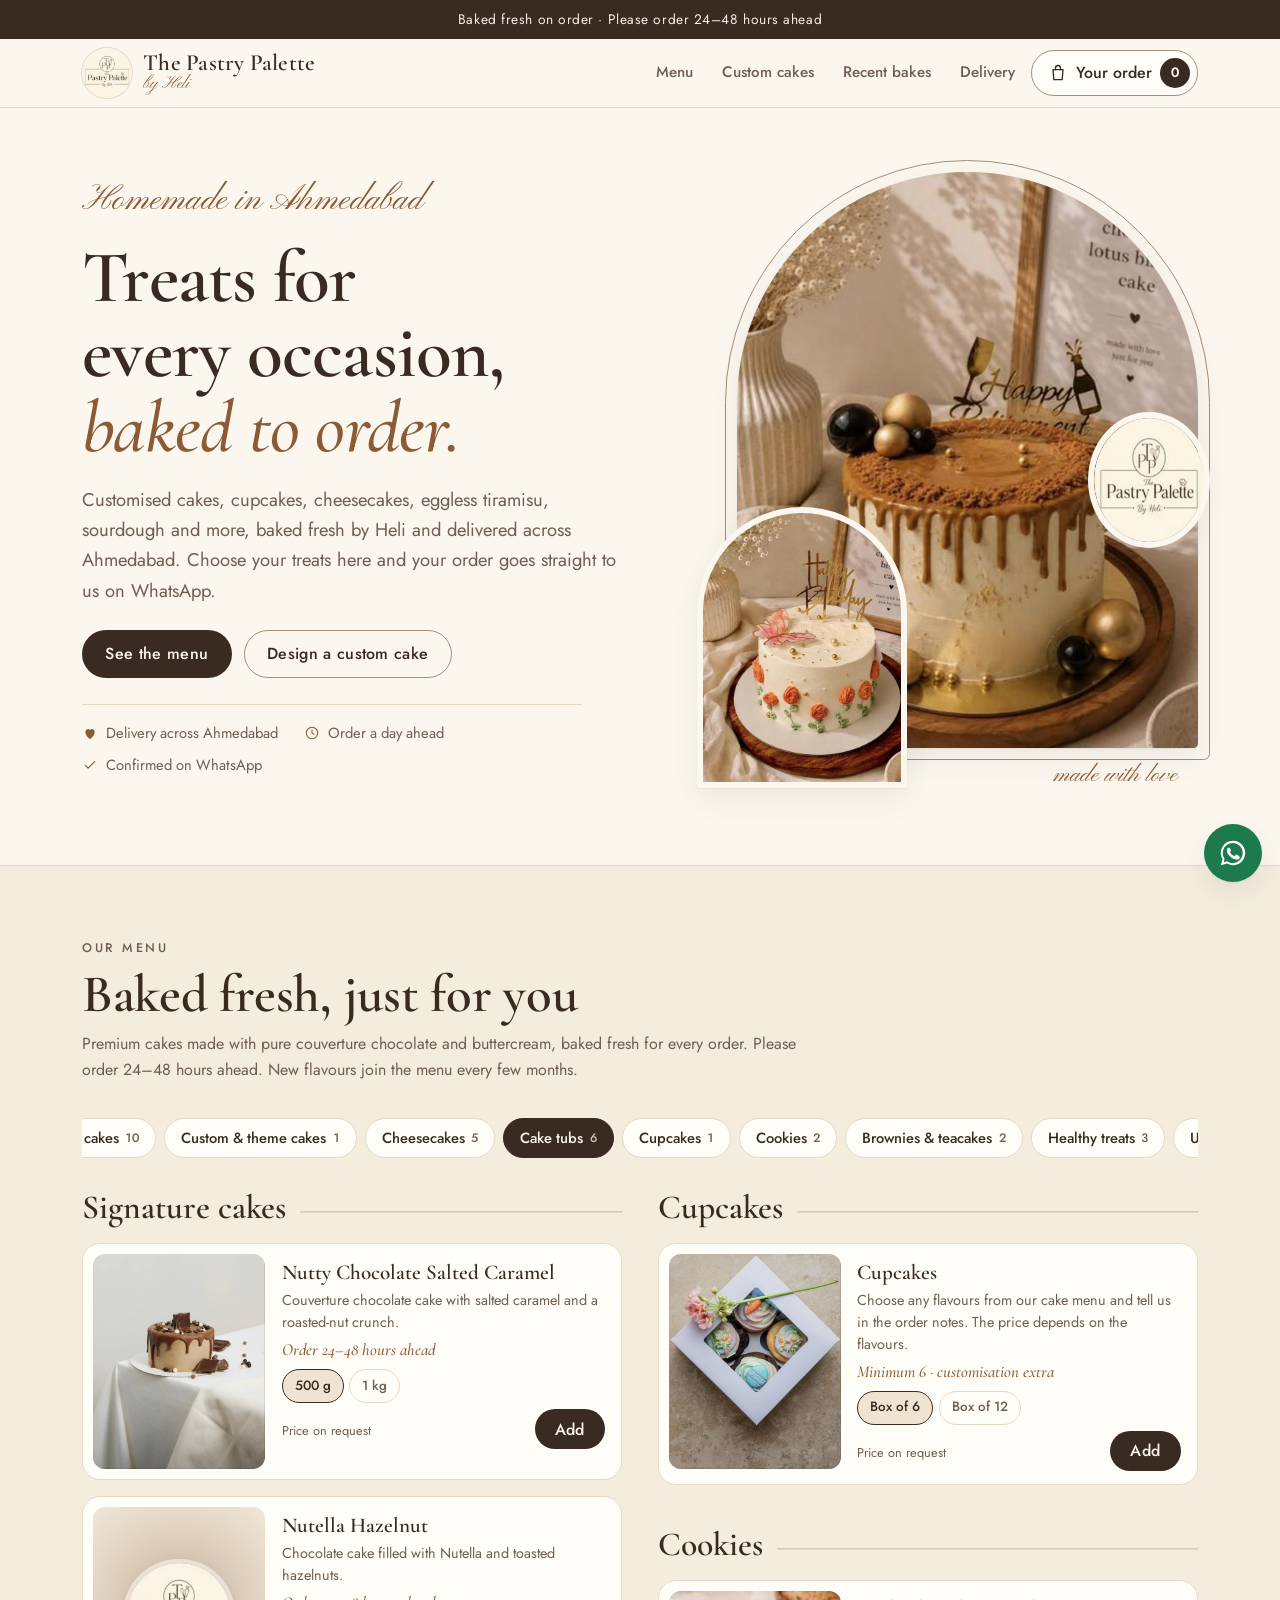
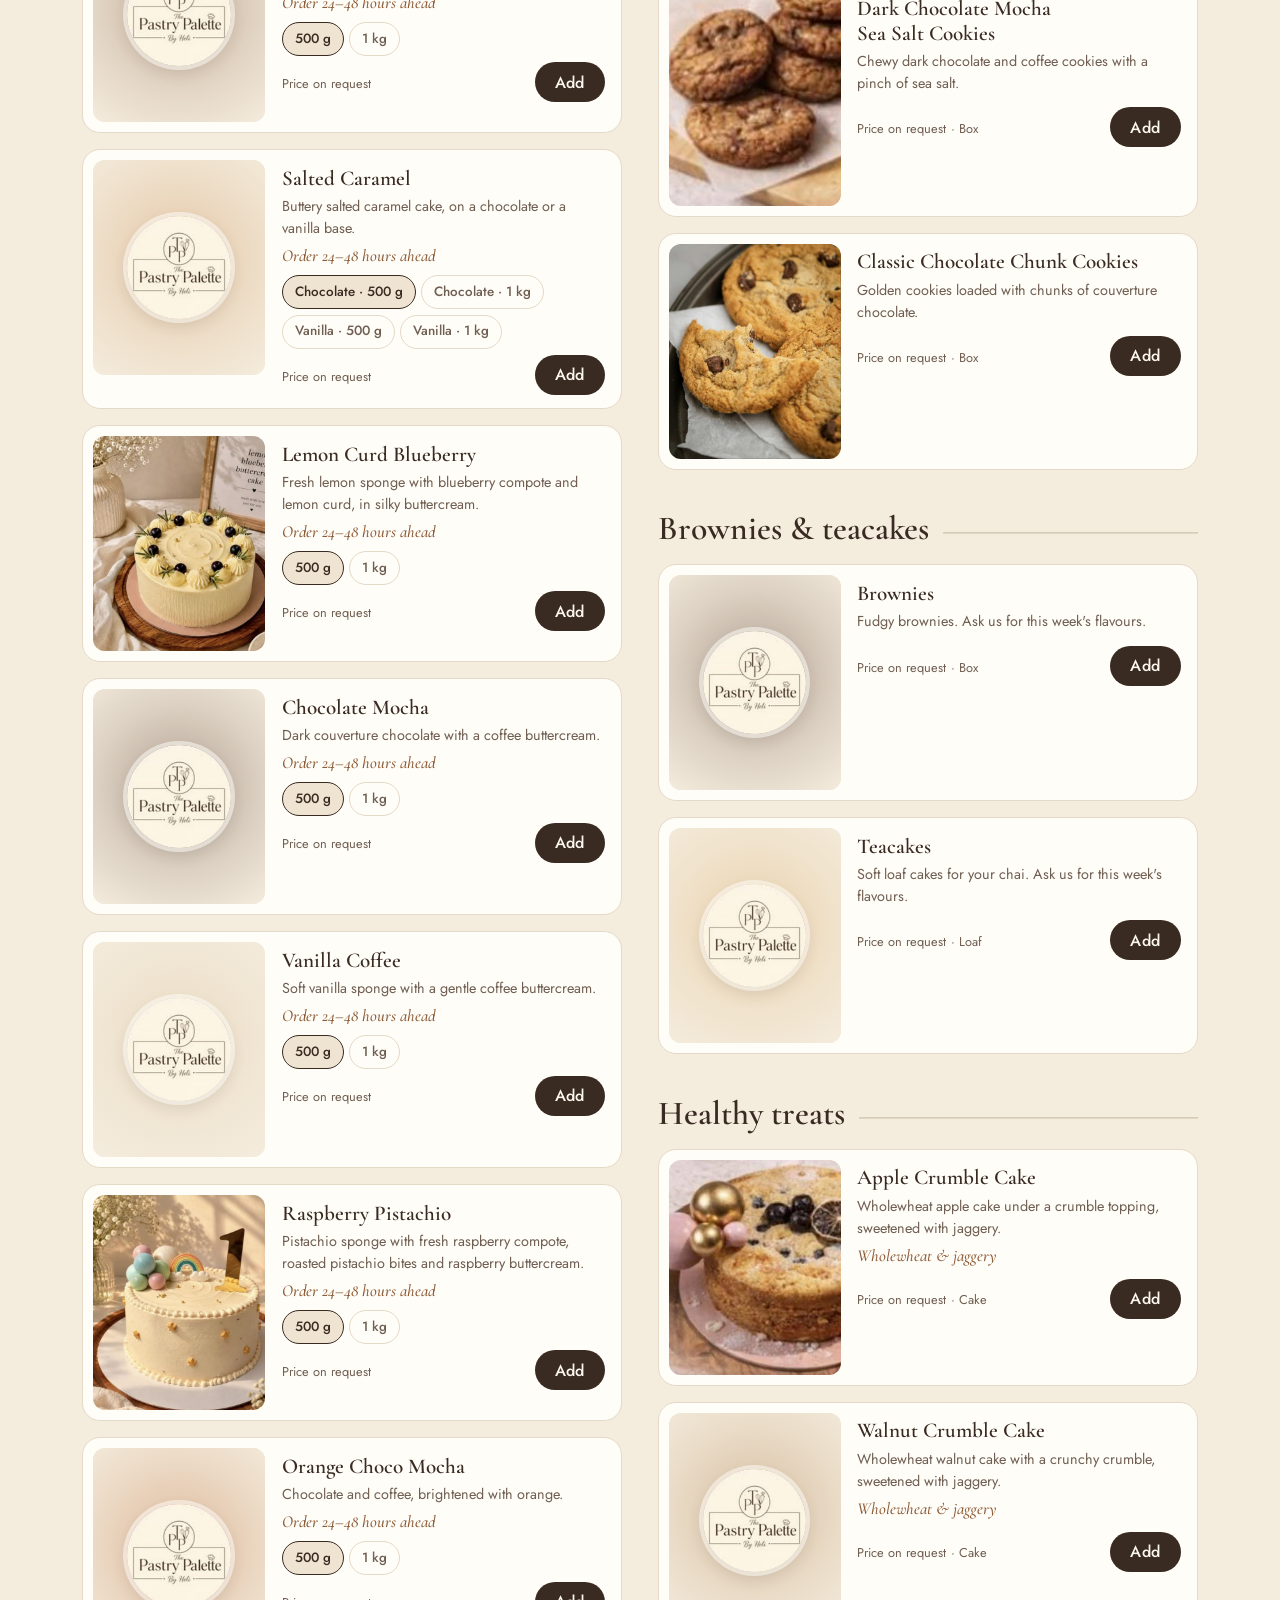
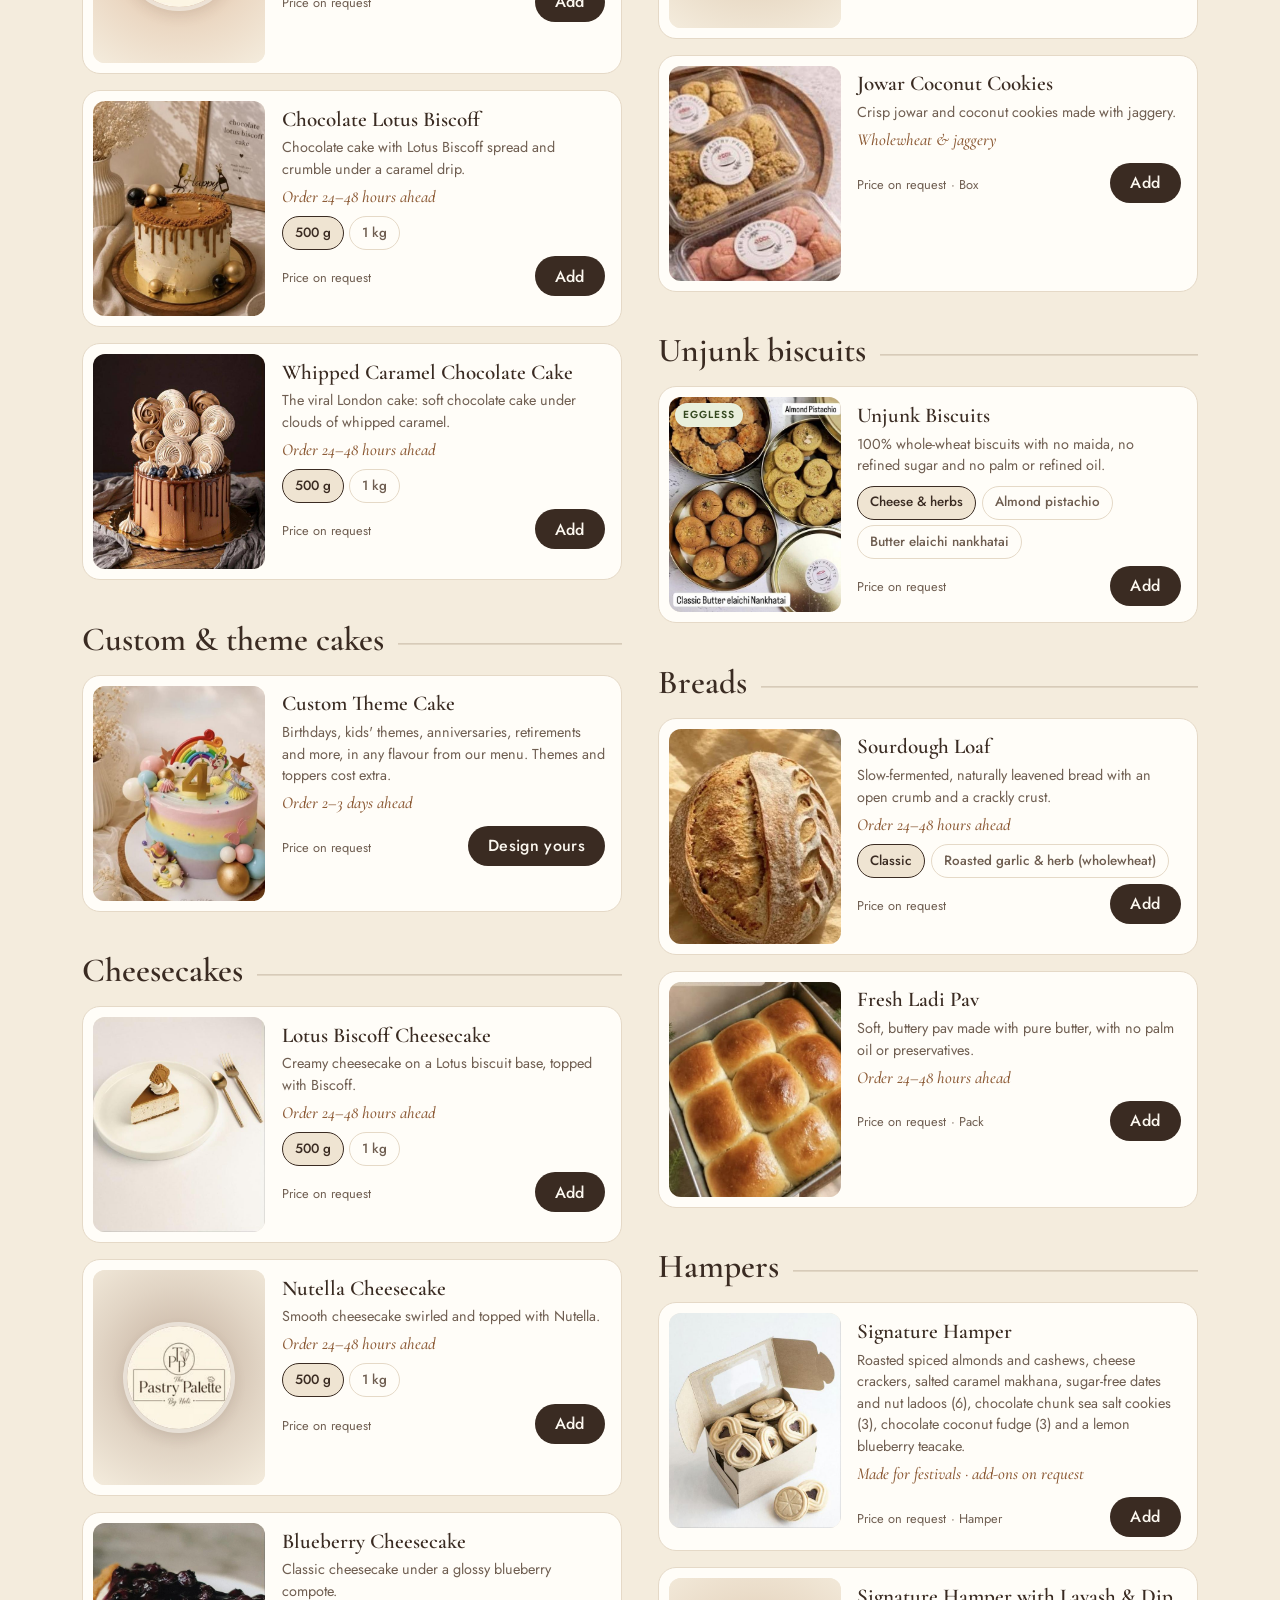
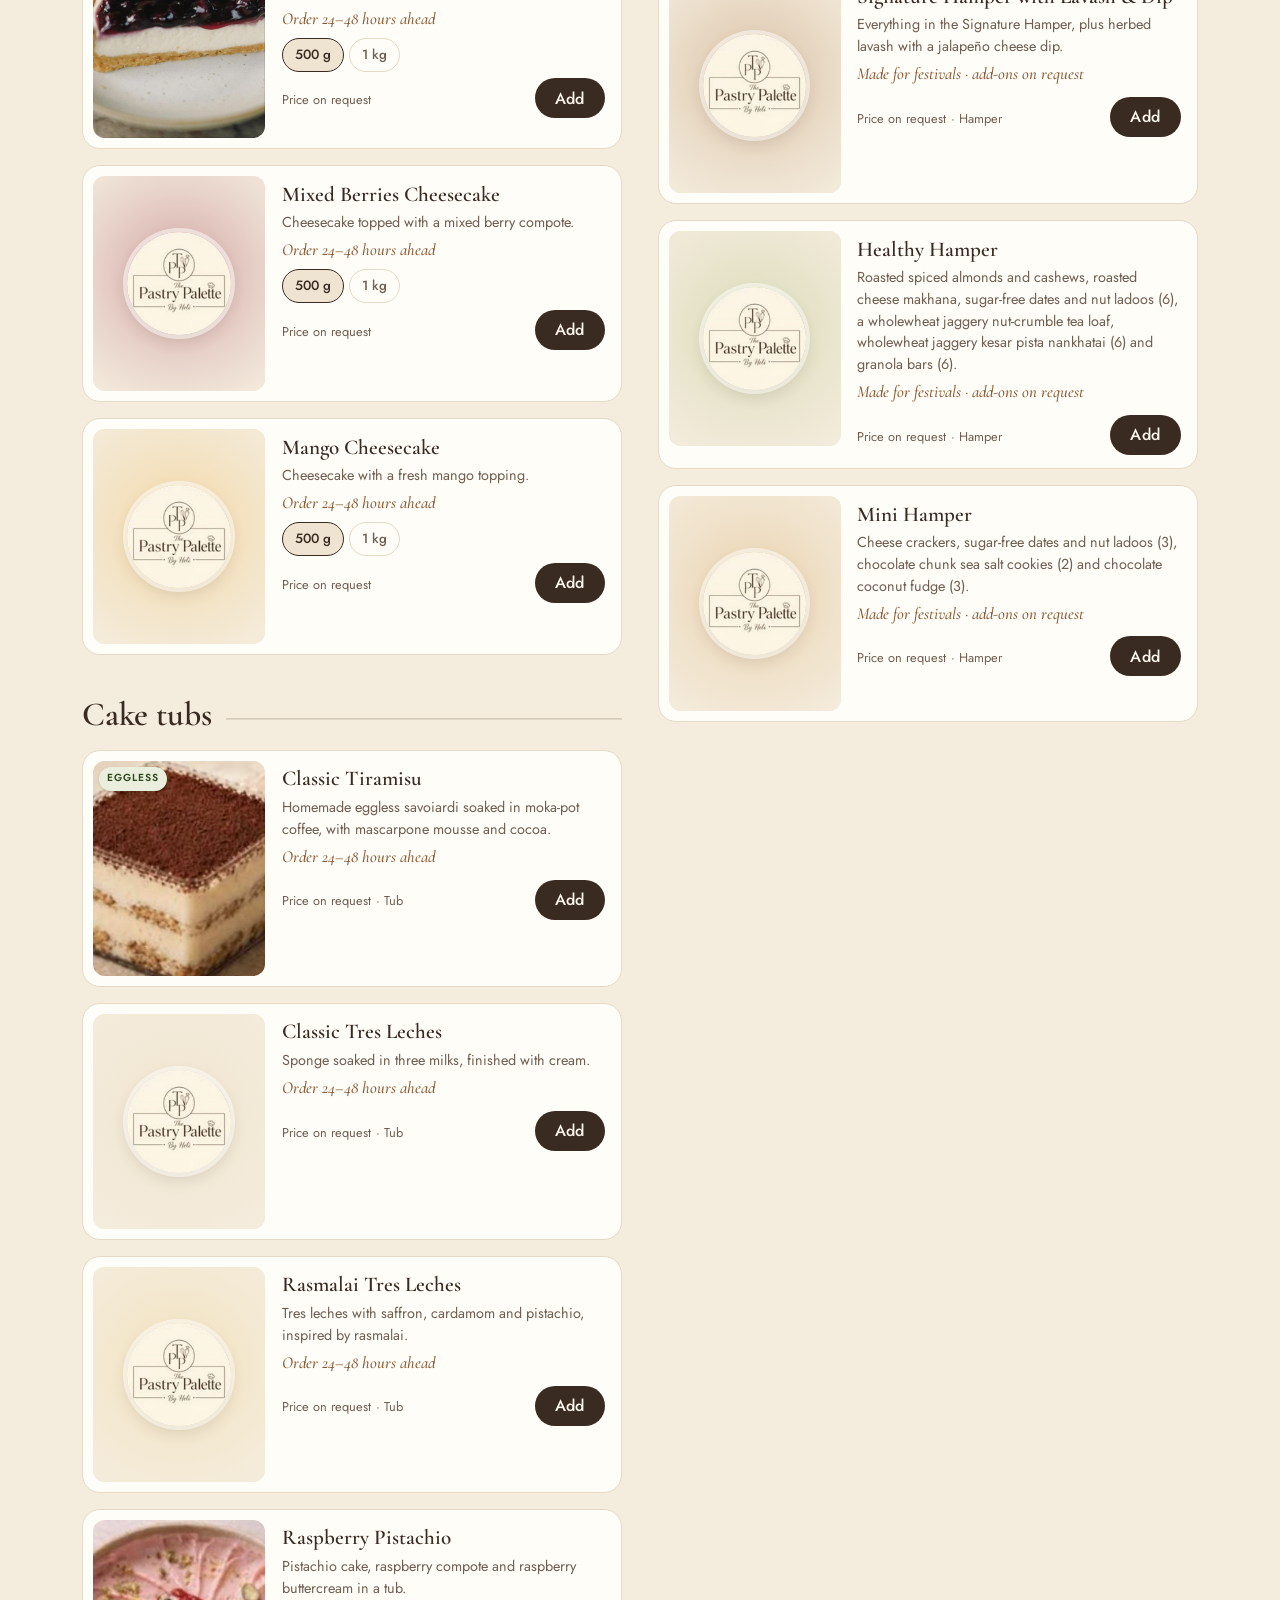
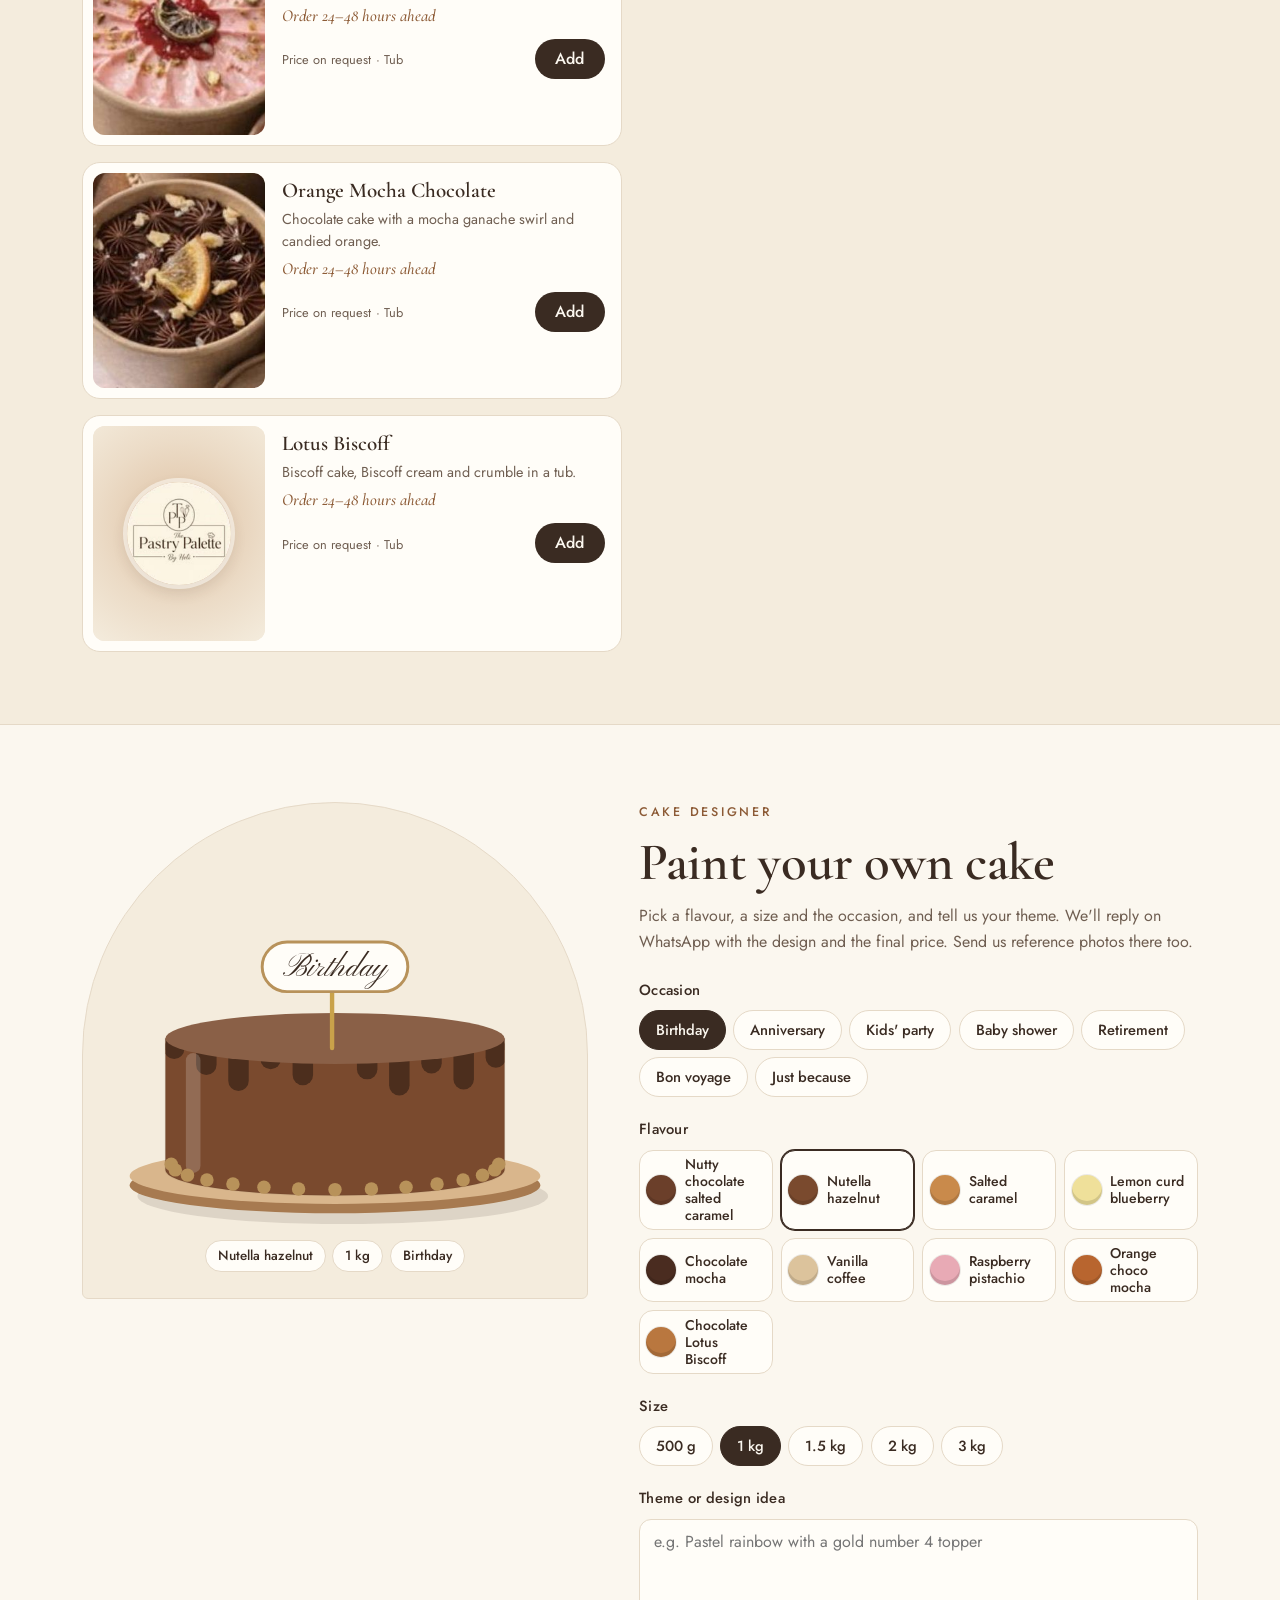
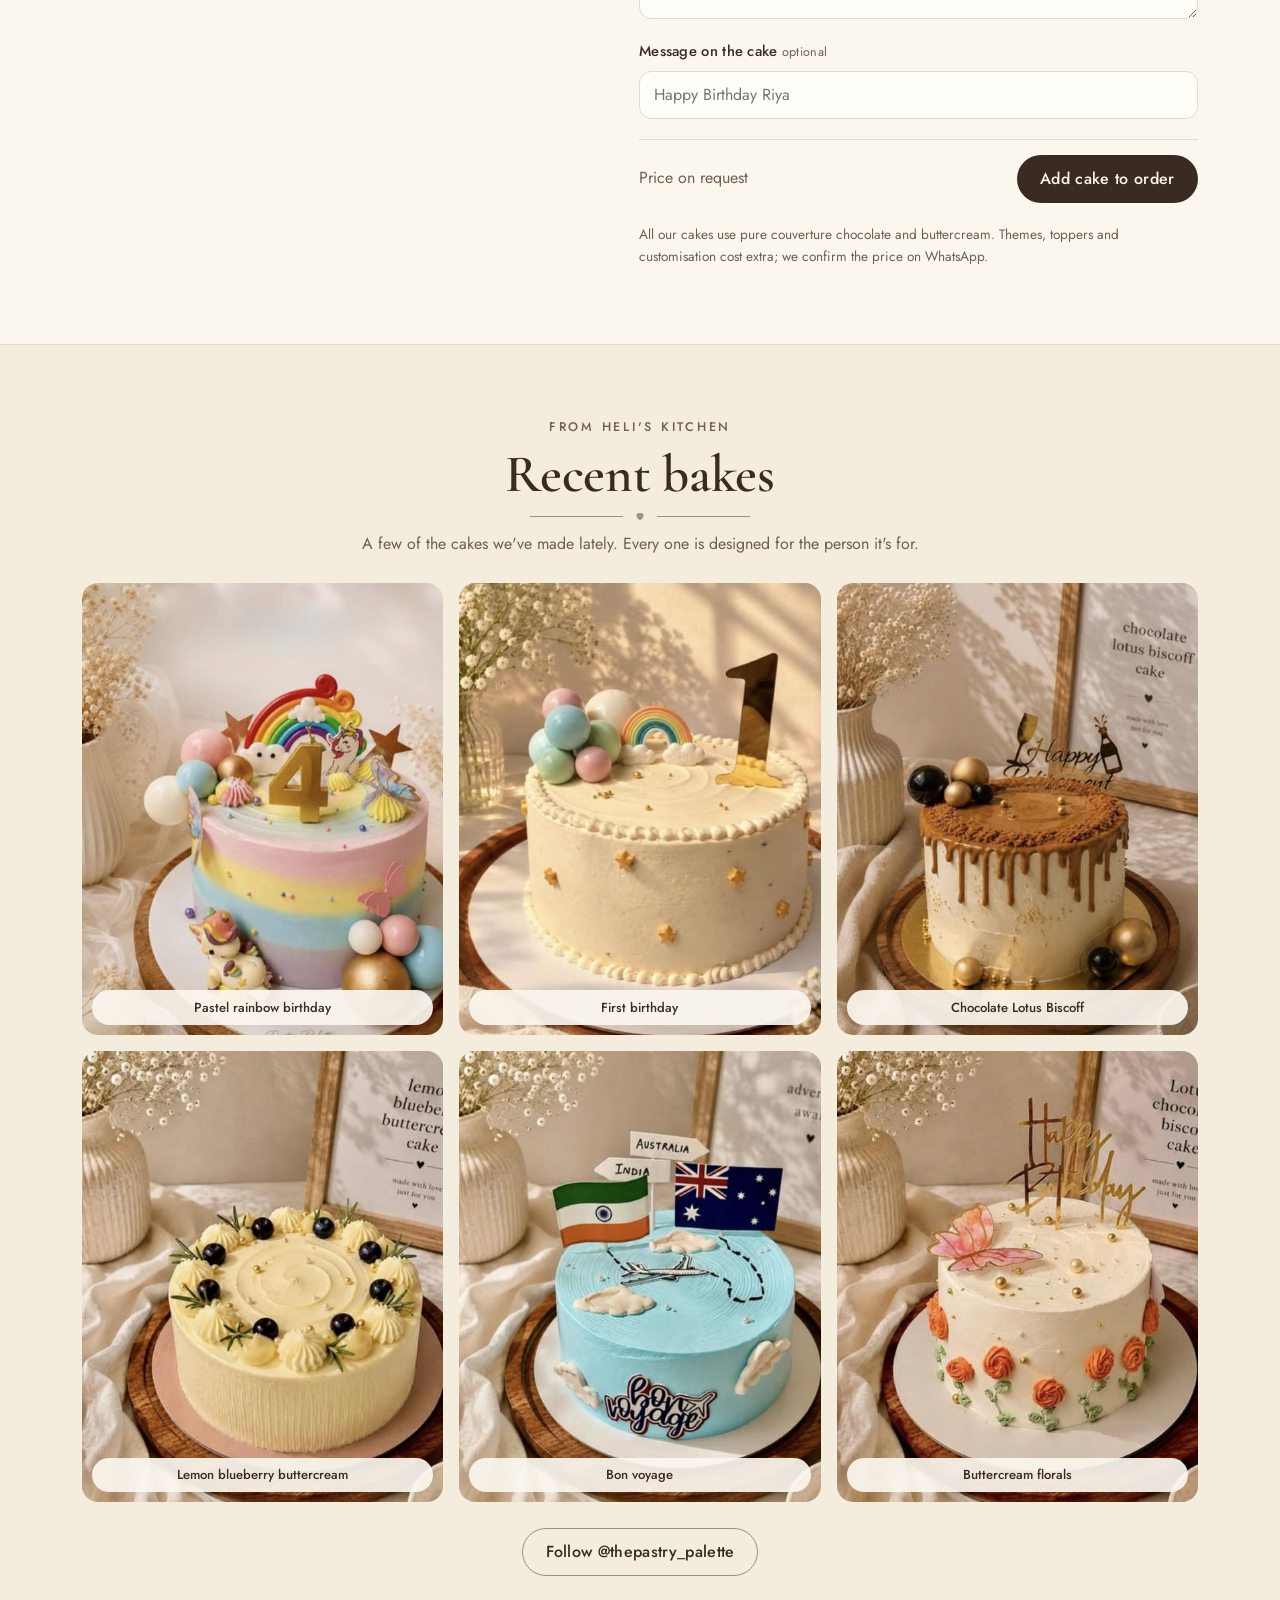
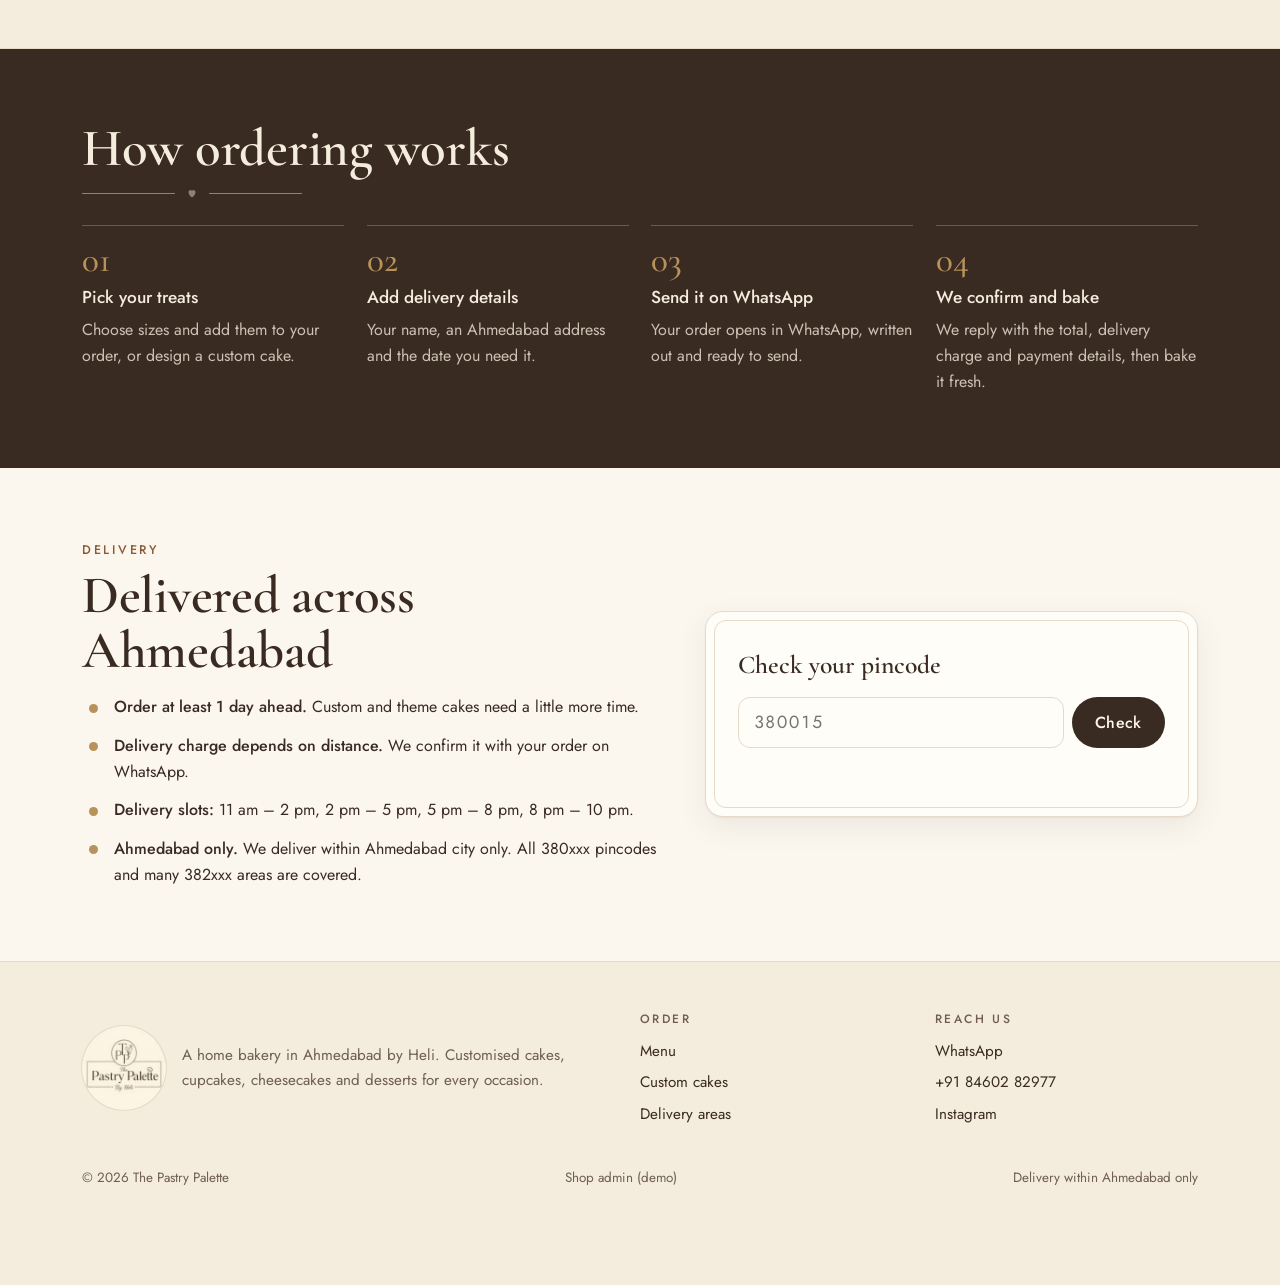
==== commit 05269442: "Full menu from Instagram highlights, more real photos" ====
--- a/index.html
+++ b/index.html
@@ -74,7 +74,7 @@
       <div class="sec-head">
         <p class="eyebrow">Our menu</p>
         <h2 id="menu-title">Baked fresh, just for you</h2>
-        <p>Everything is baked after you order it. Pick a size, add it to your order, and send the order to us on WhatsApp.</p>
+        <p>Premium cakes made with pure couverture chocolate and buttercream, baked fresh for every order. Please order 24–48 hours ahead. New flavours join the menu every few months.</p>
       </div>
     </div>
     <div class="chip-bar" id="chip-bar">
--- a/assets/css/style.css
+++ b/assets/css/style.css
@@ -254,6 +254,14 @@
 .card:hover { border-color: var(--rule); }
 .card-media { position: relative; background: var(--art-bg); border-radius: 12px; overflow: hidden; aspect-ratio: 4 / 5; align-self: start; }
 .card-media img, .card-media .art { position: absolute; inset: 0; width: 100%; height: 100%; object-fit: cover; }
+.ph {
+  position: absolute; inset: 0; display: grid; place-items: center;
+  background: radial-gradient(circle at 50% 46%, color-mix(in srgb, var(--t) 38%, var(--paper)) 0%, color-mix(in srgb, var(--t) 14%, var(--paper)) 58%, var(--paper) 100%);
+}
+.card-media .ph-logo, .line-thumb .ph-logo, .p-thumb .ph-logo, .ed-preview .ph-logo {
+  position: static; inset: auto; width: 60%; max-width: 116px; height: auto; aspect-ratio: 1; border-radius: 50%;
+  box-shadow: 0 0 0 4px color-mix(in srgb, var(--surface) 55%, transparent), 0 6px 16px rgba(58, 43, 34, 0.14);
+}
 .badges { position: absolute; left: 6px; top: 6px; display: grid; gap: 4px; justify-items: start; z-index: 1; }
 .badge {
   font-size: 0.64rem; font-weight: 600; letter-spacing: 0.1em; text-transform: uppercase; padding: 0.22rem 0.5rem; border-radius: 999px;
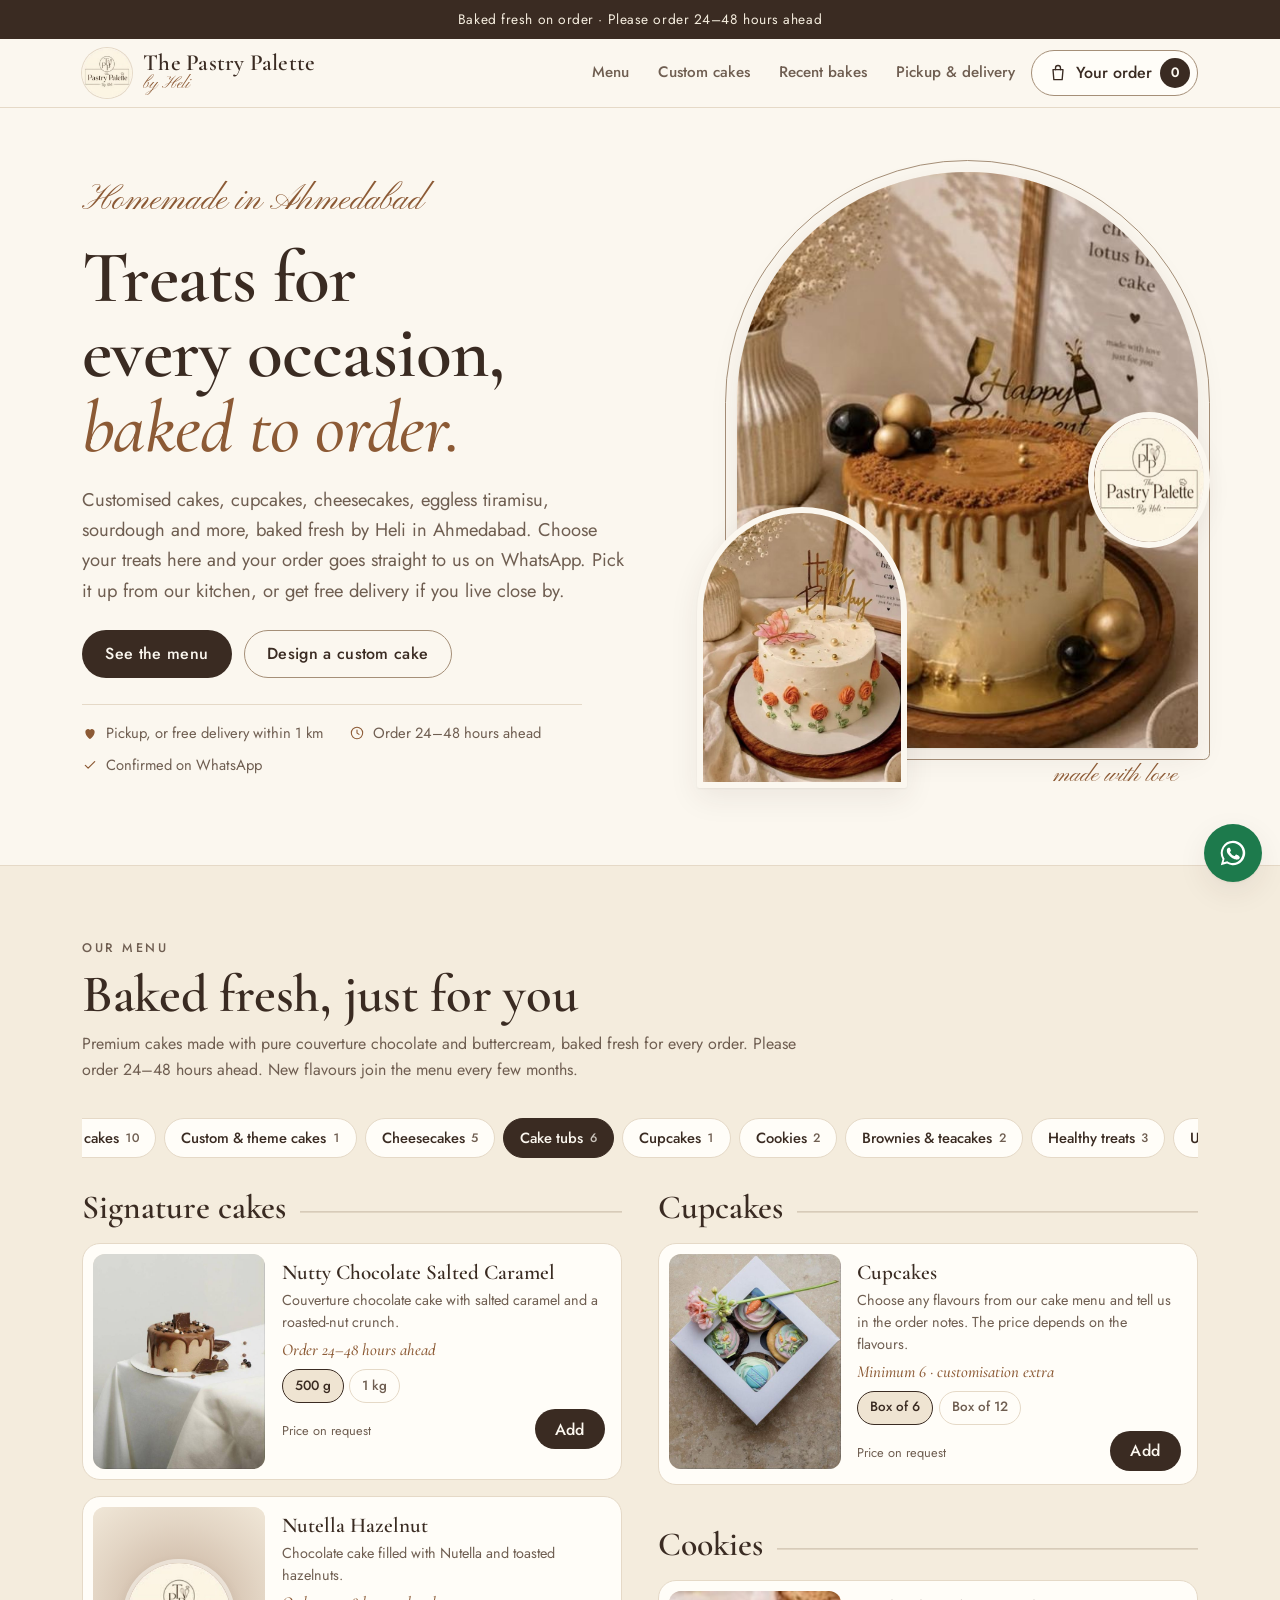
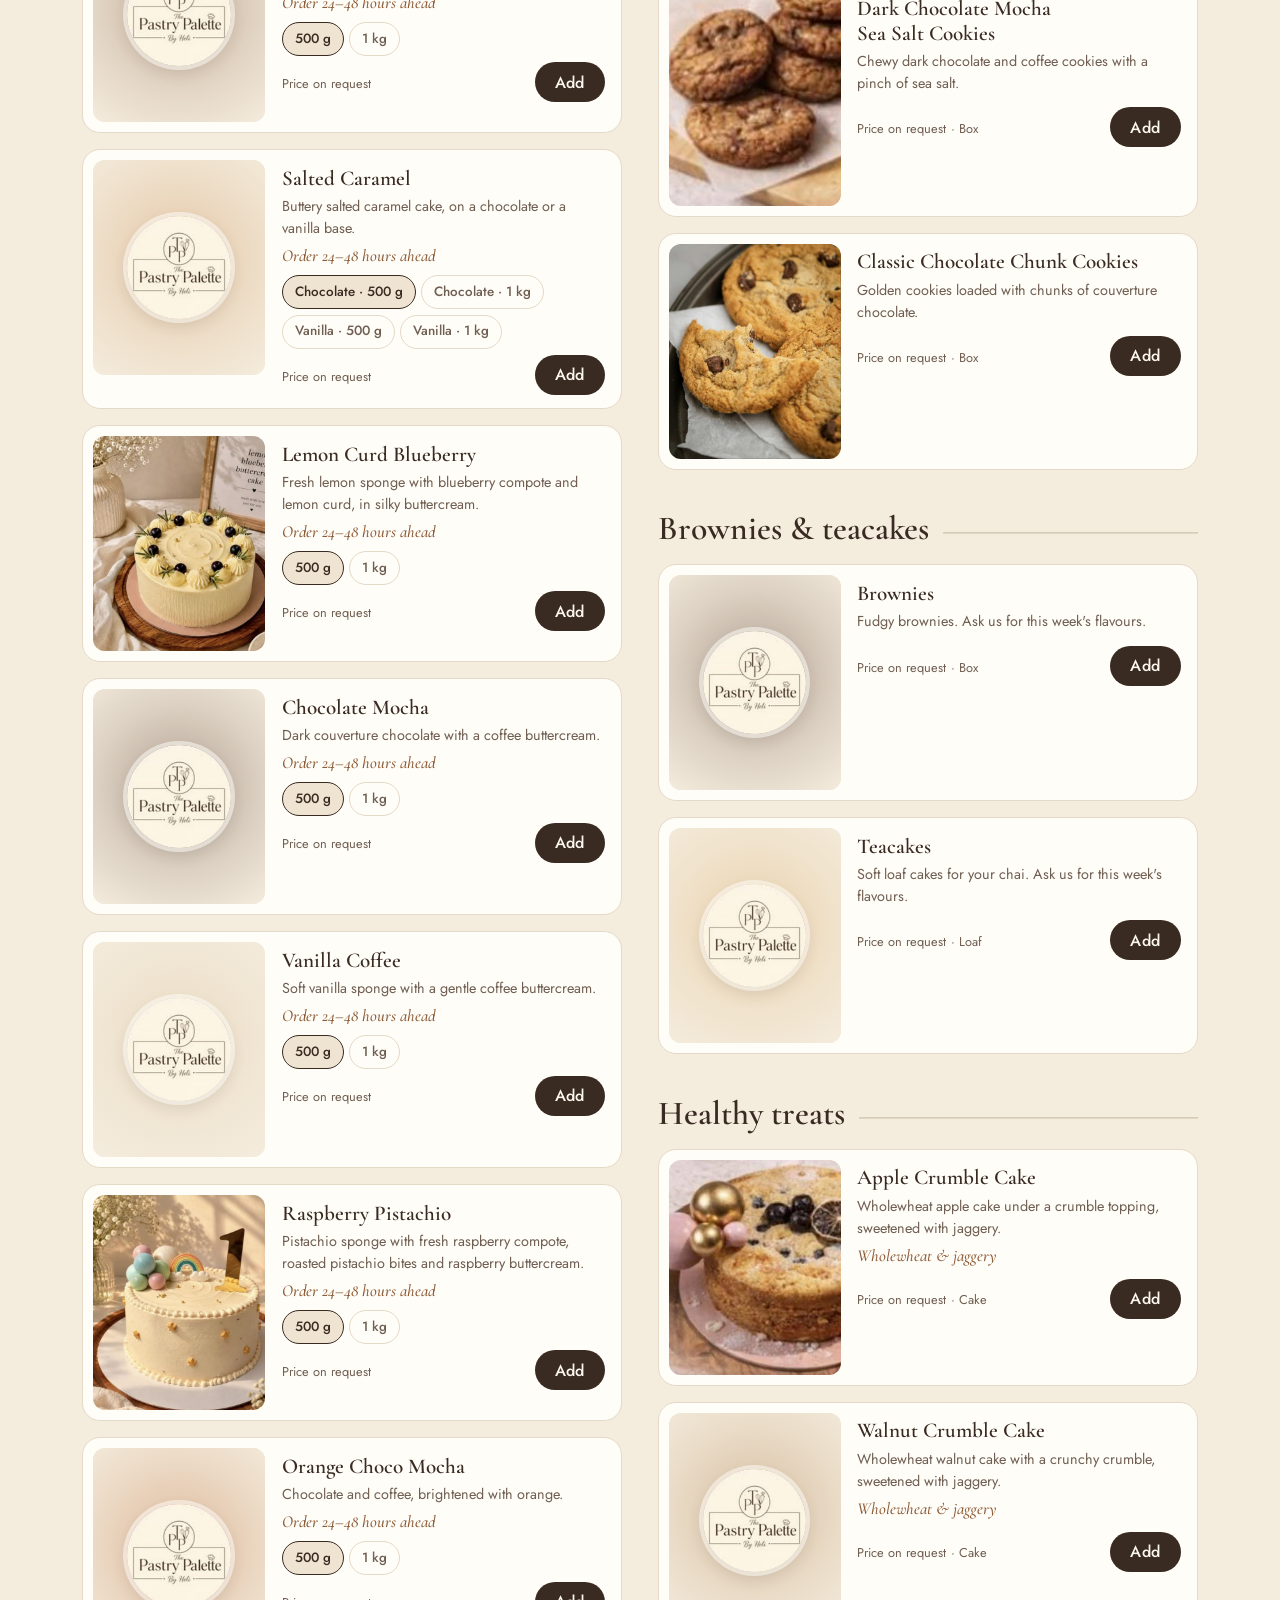
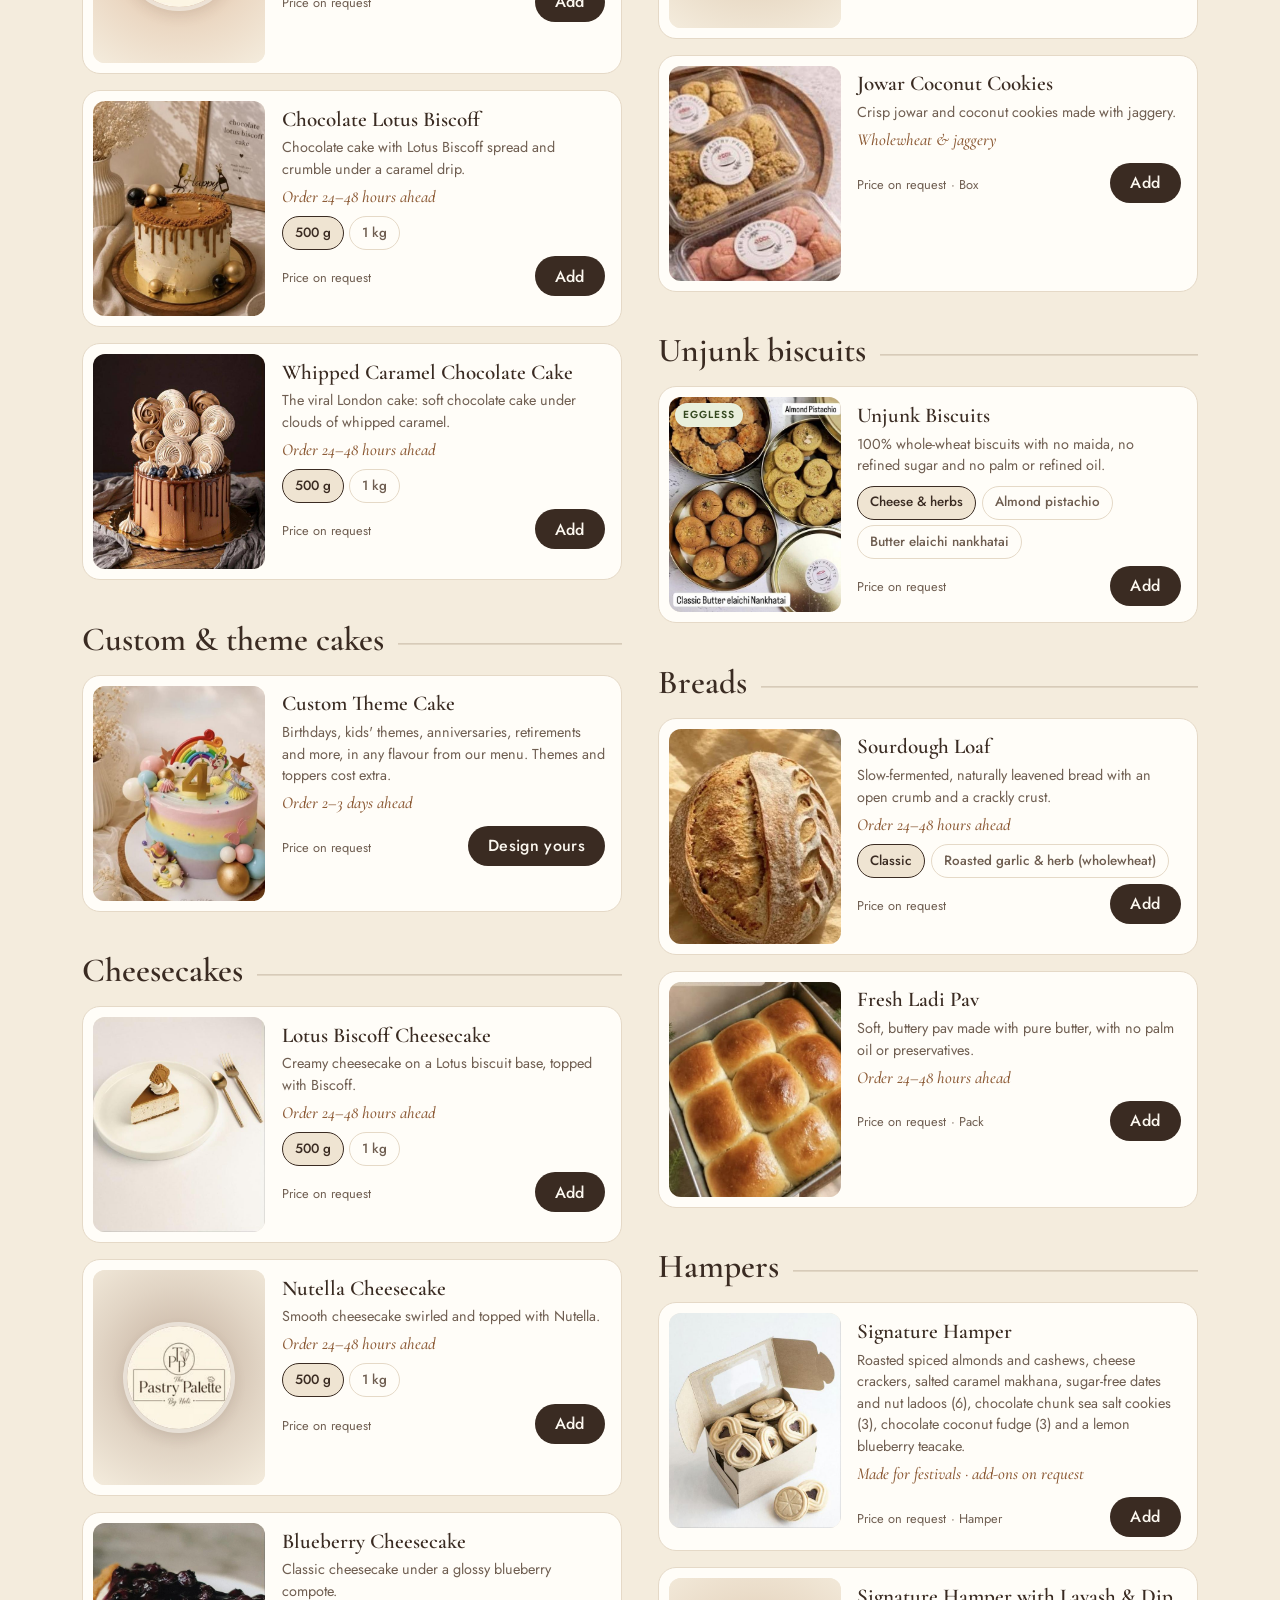
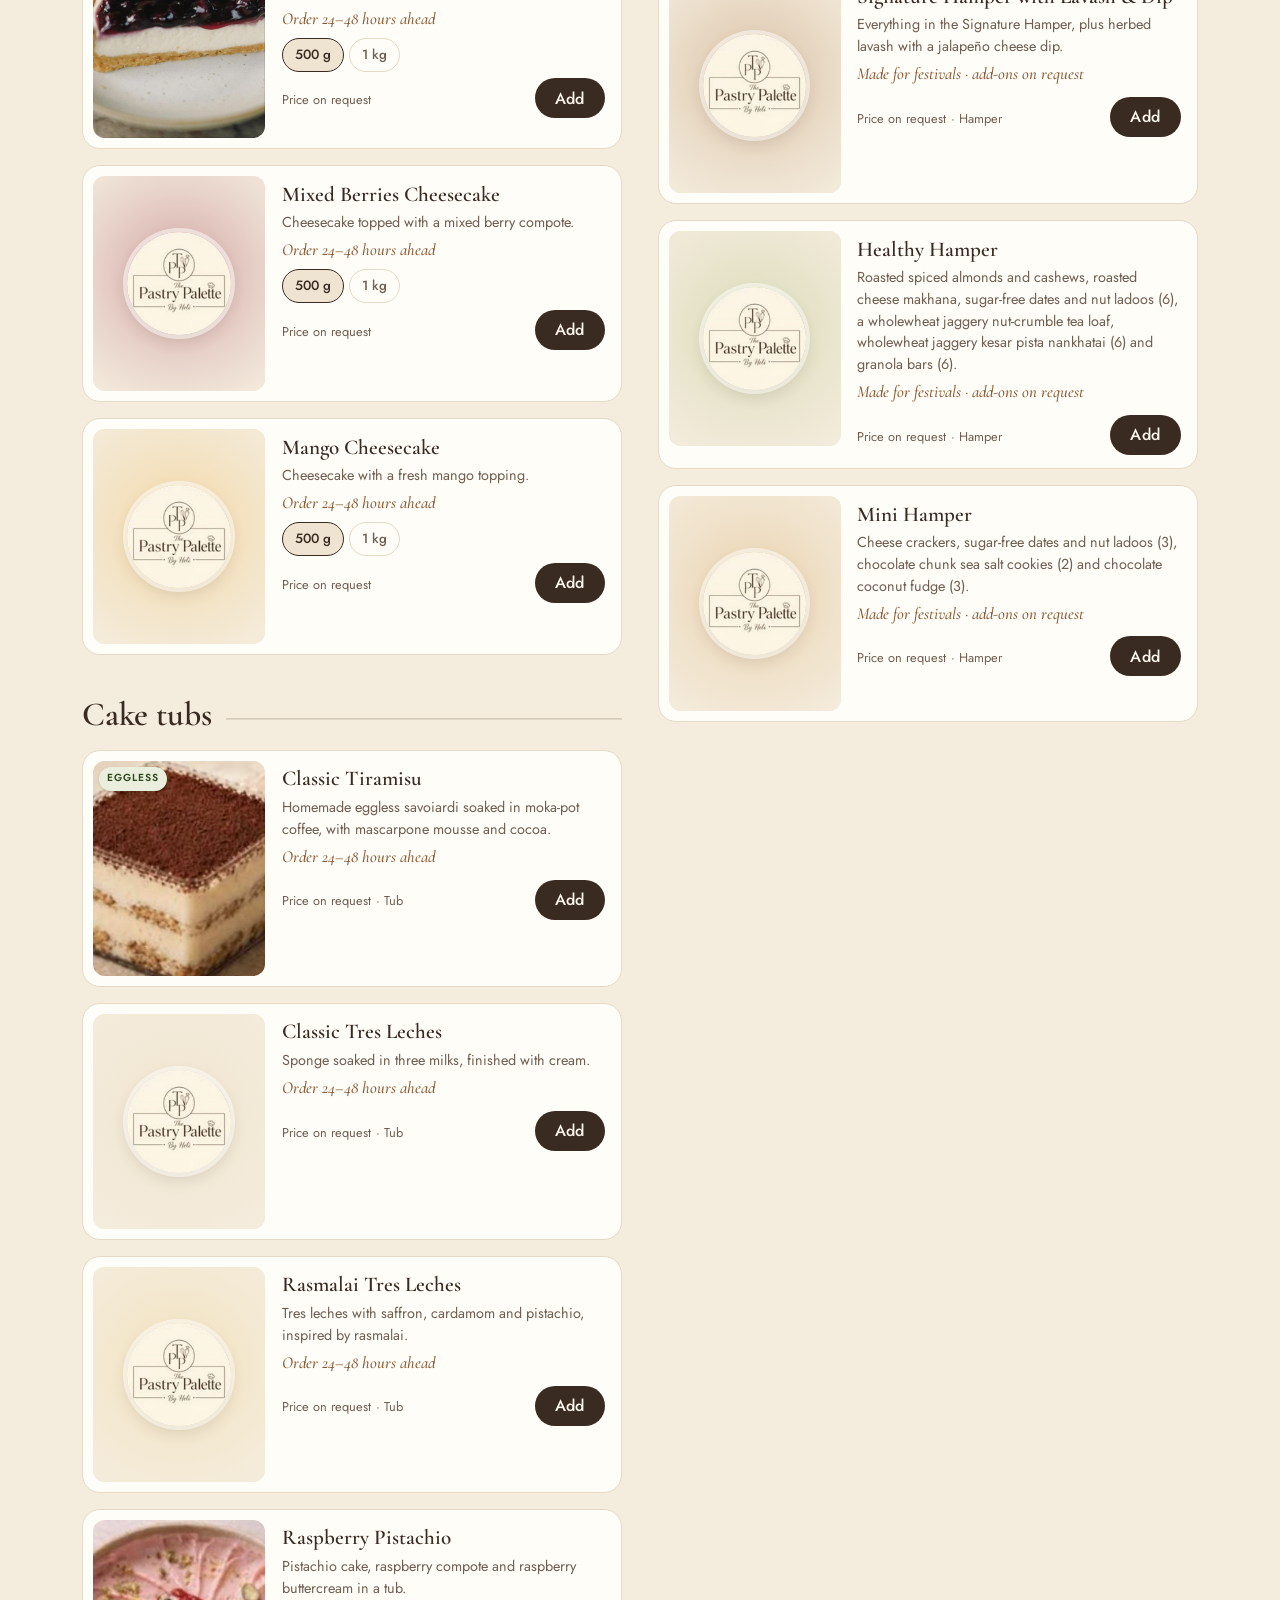
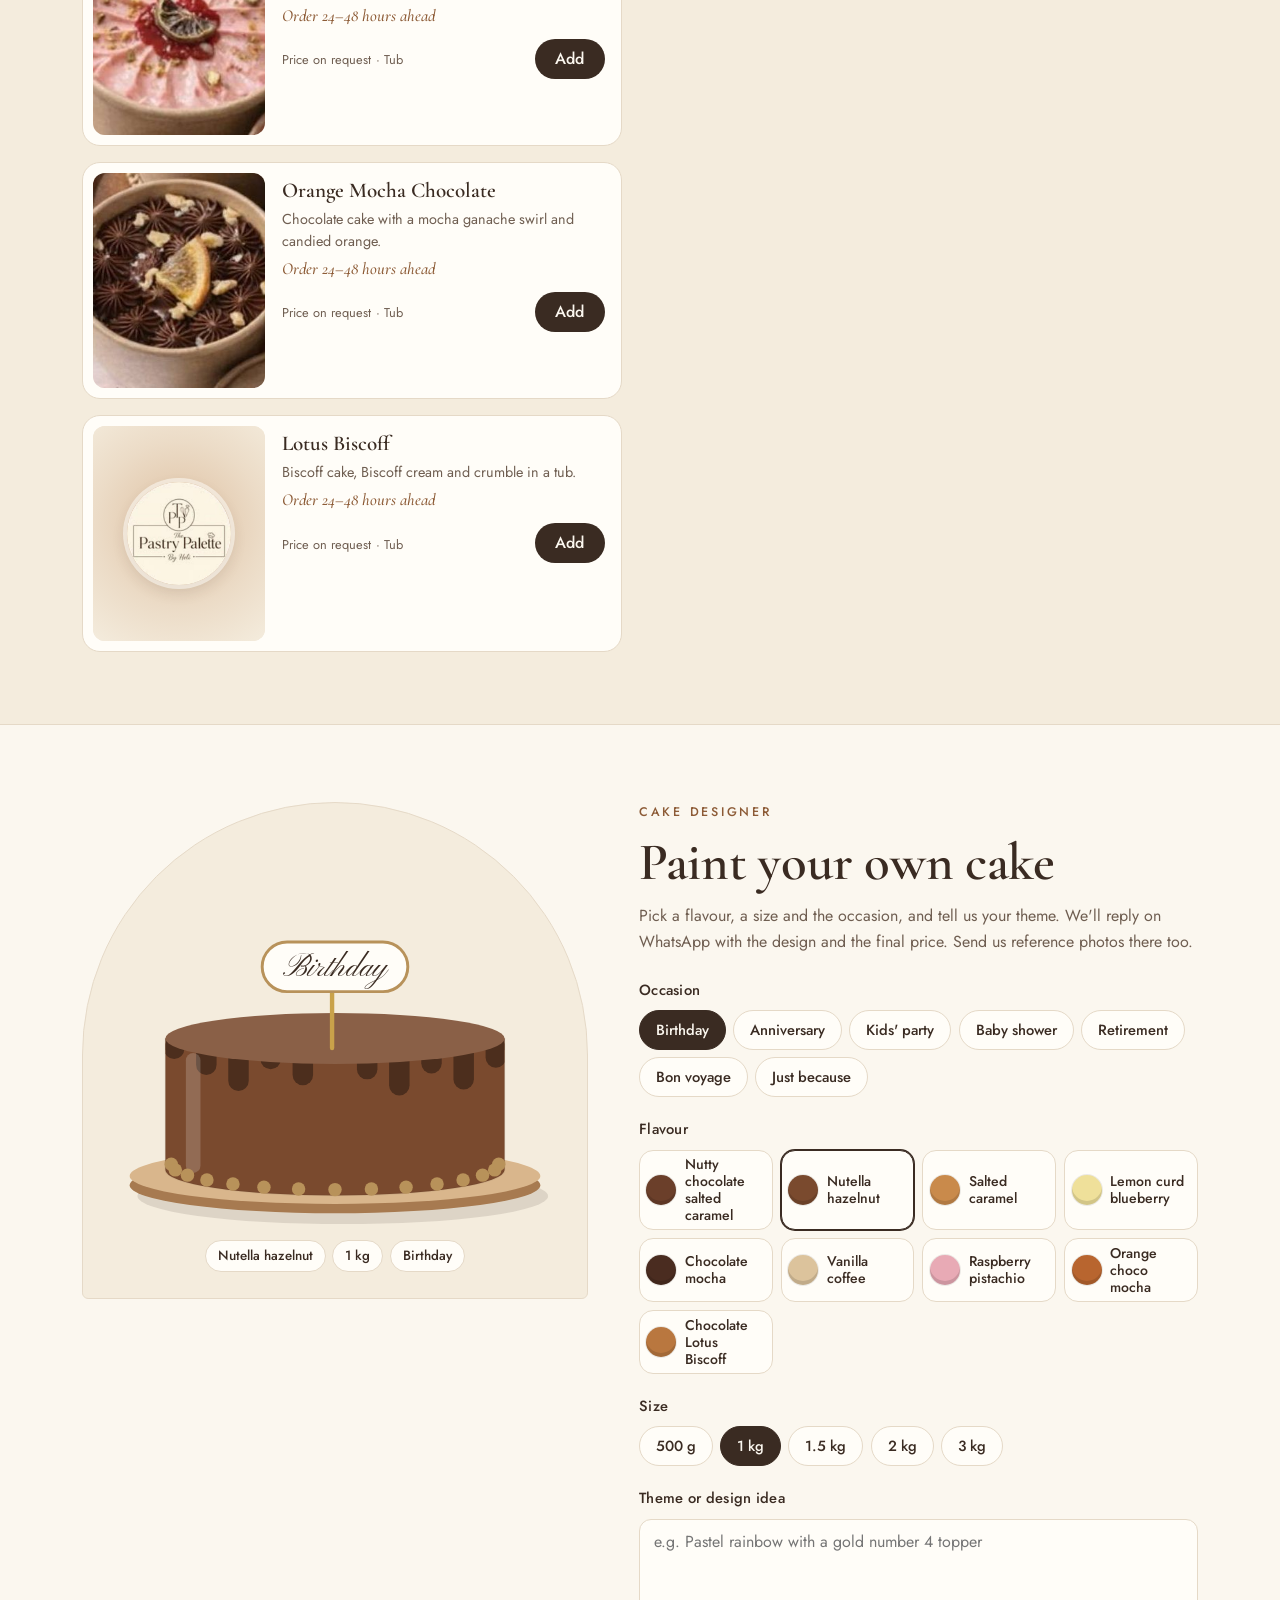
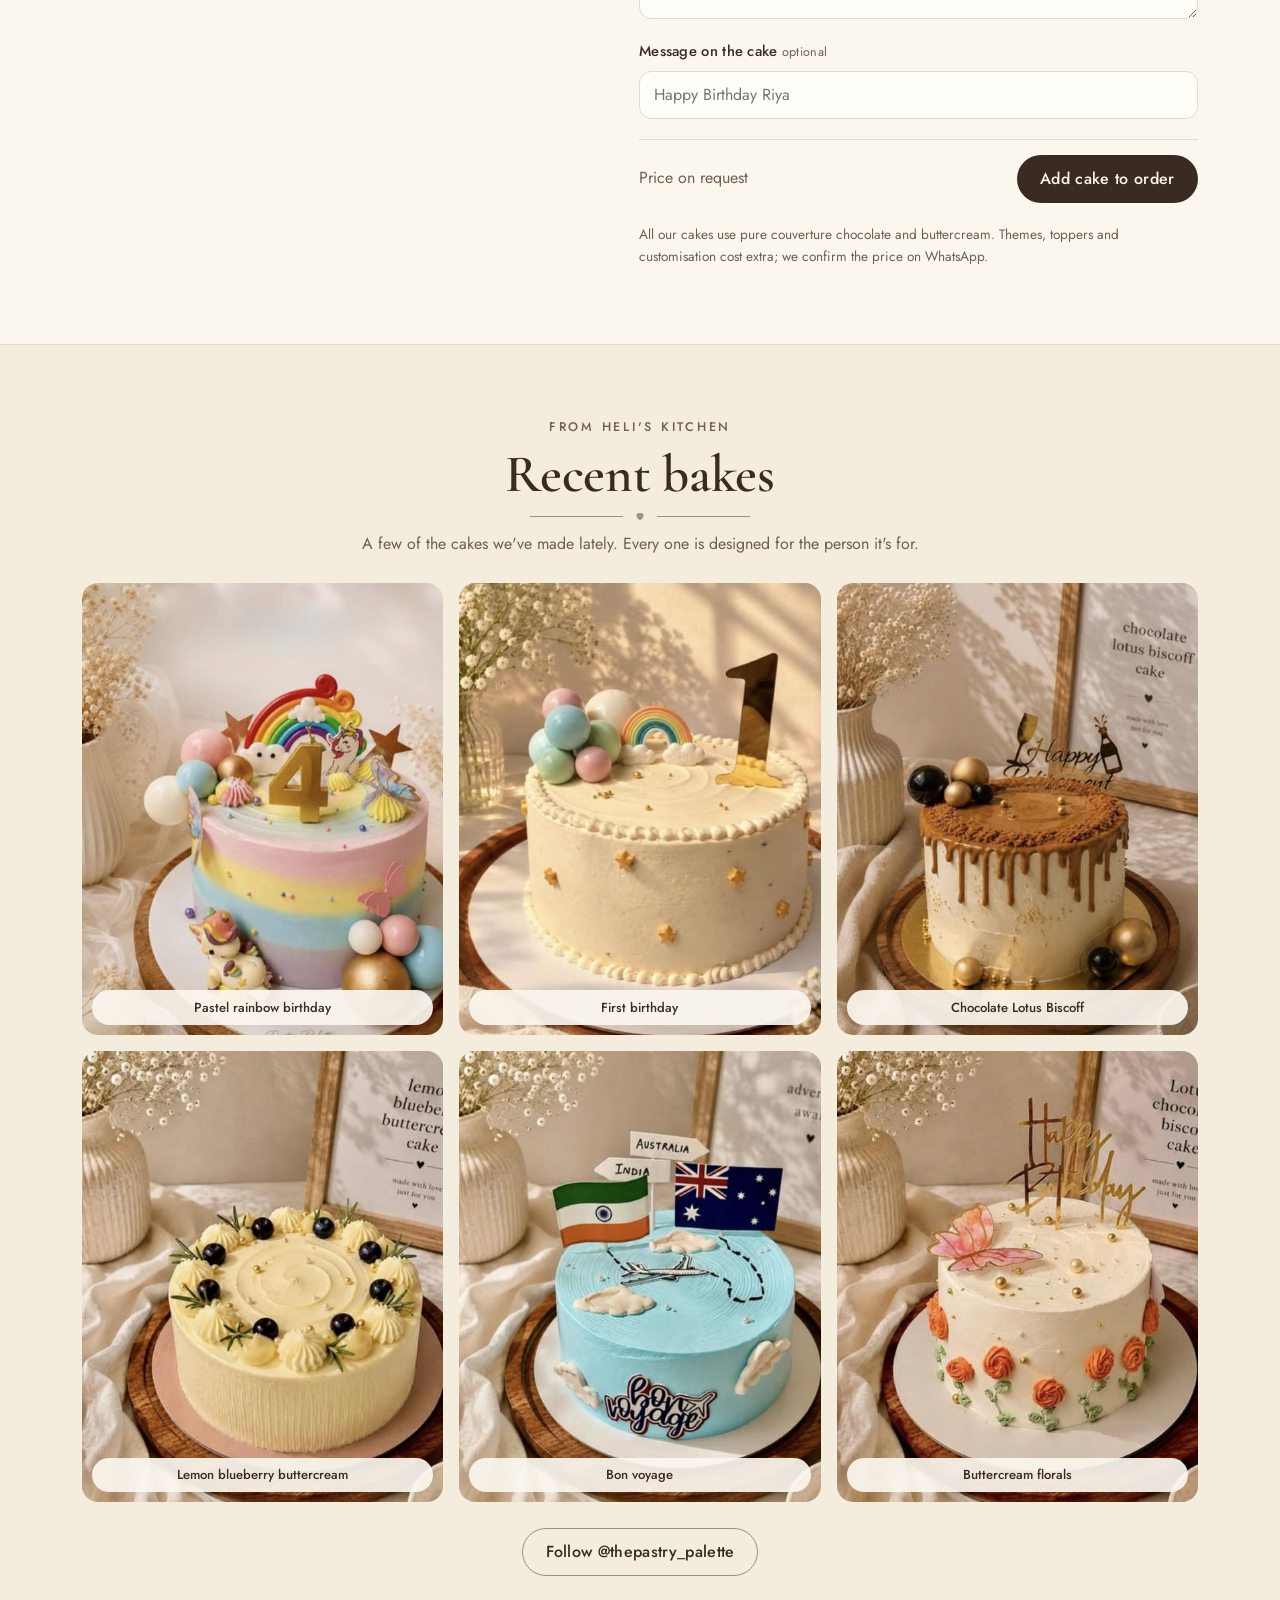
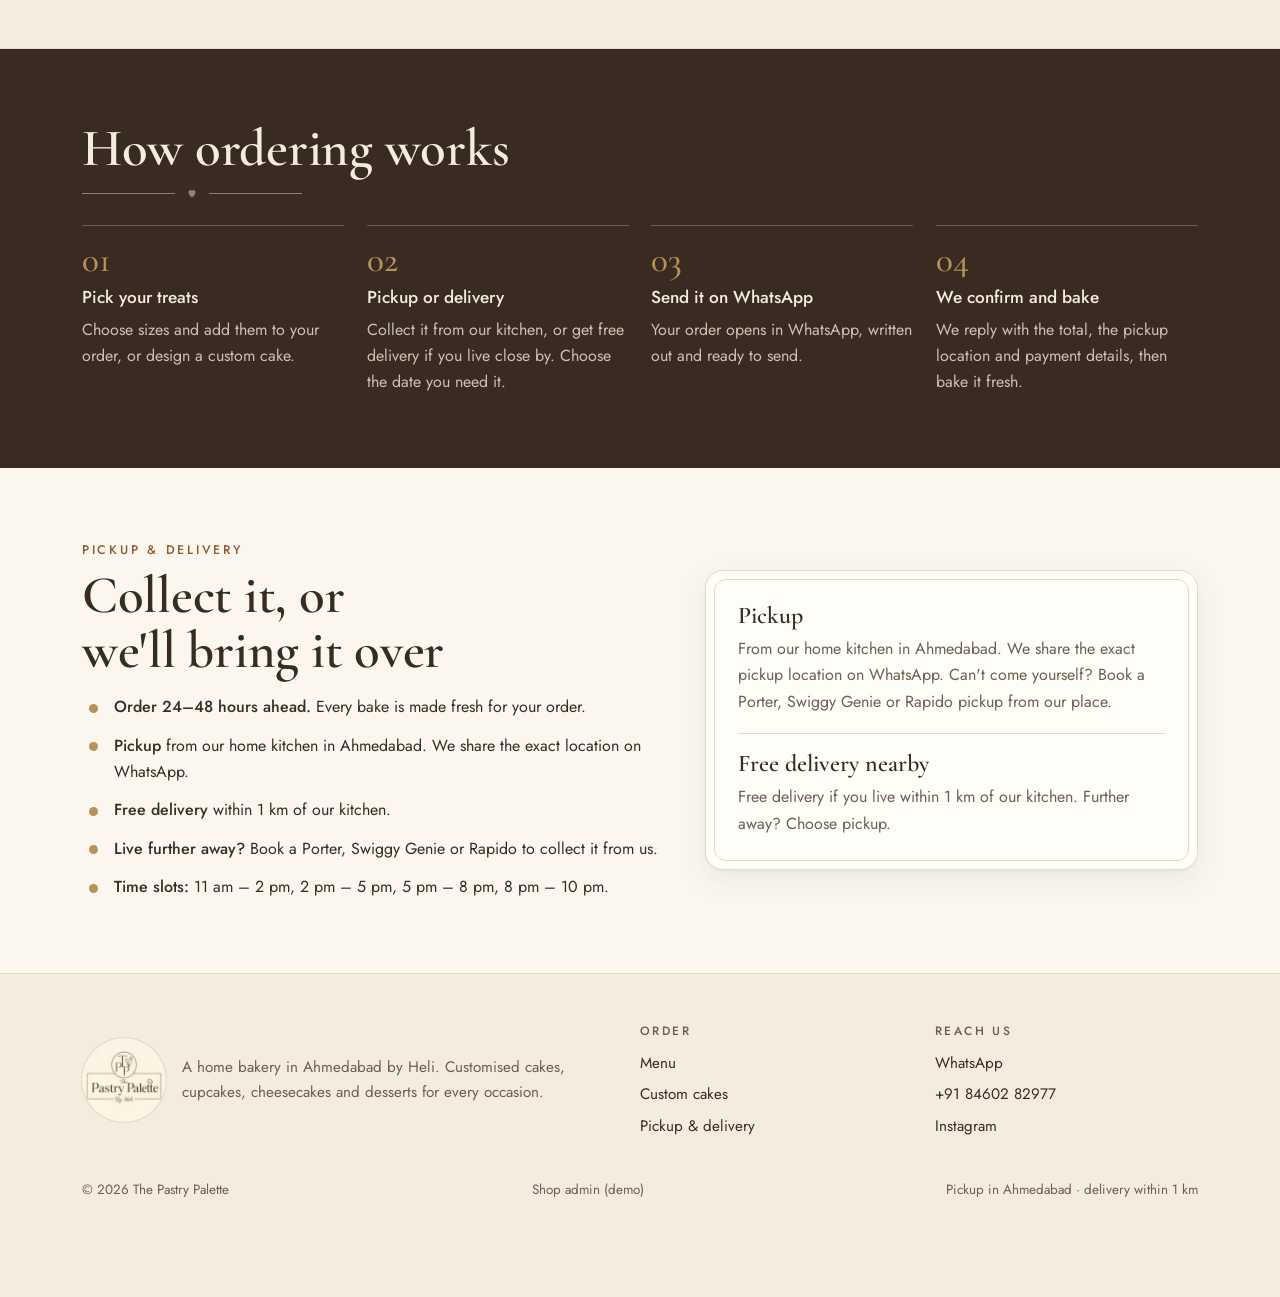
==== commit e7f65367: "Pickup by default, free delivery within 1 km" ====
--- a/index.html
+++ b/index.html
@@ -5,11 +5,11 @@
 <meta name="viewport" content="width=device-width, initial-scale=1, viewport-fit=cover">
 <title>The Pastry Palette</title>
 <meta name="claude:viewport-fit-sides" content="cover">
-<meta name="description" content="The Pastry Palette by Heli: customised cakes, cupcakes, cheesecakes, eggless tiramisu, sourdough and more, baked to order and delivered across Ahmedabad. Order on WhatsApp.">
+<meta name="description" content="The Pastry Palette by Heli: customised cakes, cupcakes, cheesecakes, eggless tiramisu, sourdough and more, baked to order in Ahmedabad. Pickup, or free delivery close by. Order on WhatsApp.">
 <meta name="theme-color" content="#fbf7ef">
 <meta property="og:type" content="website">
 <meta property="og:title" content="The Pastry Palette by Heli · Cakes & bakes in Ahmedabad">
-<meta property="og:description" content="Customised cakes, cupcakes, cheesecakes and desserts, baked to order and delivered across Ahmedabad. Order on WhatsApp.">
+<meta property="og:description" content="Customised cakes, cupcakes, cheesecakes and desserts, baked to order in Ahmedabad. Pickup, or free delivery close by. Order on WhatsApp.">
 <meta property="og:image" content="assets/img/og-image.jpg">
 <link rel="icon" type="image/png" href="assets/img/favicon.png">
 <link rel="apple-touch-icon" href="assets/img/apple-touch-icon.png">
@@ -33,7 +33,7 @@
       <a href="#menu">Menu</a>
       <a href="#custom">Custom cakes</a>
       <a href="#bakes">Recent bakes</a>
-      <a href="#delivery">Delivery</a>
+      <a href="#delivery">Pickup &amp; delivery</a>
     </nav>
     <button class="cart-btn" id="cart-open" type="button">
       <svg viewBox="0 0 24 24" aria-hidden="true"><path d="M6 8h12l-1 12H7L6 8Z" fill="none" stroke="currentColor" stroke-width="1.6" stroke-linejoin="round"/><path d="M9 8V6a3 3 0 0 1 6 0v2" fill="none" stroke="currentColor" stroke-width="1.6" stroke-linecap="round"/></svg>
@@ -48,13 +48,13 @@
       <div class="hero-copy">
         <p class="script">Homemade in Ahmedabad</p>
         <h1>Treats for every occasion, <em>baked to order.</em></h1>
-        <p class="lede">Customised cakes, cupcakes, cheesecakes, eggless tiramisu, sourdough and more, baked fresh by Heli and delivered across Ahmedabad. Choose your treats here and your order goes straight to us on WhatsApp.</p>
+        <p class="lede">Customised cakes, cupcakes, cheesecakes, eggless tiramisu, sourdough and more, baked fresh by Heli in Ahmedabad. Choose your treats here and your order goes straight to us on WhatsApp. Pick it up from our kitchen, or get free delivery if you live close by.</p>
         <div class="hero-cta">
           <a class="btn primary" href="#menu">See the menu</a>
           <a class="btn ghost" href="#custom">Design a custom cake</a>
         </div>
         <ul class="hero-facts">
-          <li><svg viewBox="0 0 24 24" aria-hidden="true"><path d="M12 21s-7-4.6-7-11a4 4 0 0 1 7-2.6A4 4 0 0 1 19 10c0 6.4-7 11-7 11Z" fill="currentColor"/></svg>Delivery across Ahmedabad</li>
+          <li id="fact-where"><svg viewBox="0 0 24 24" aria-hidden="true"><path d="M12 21s-7-4.6-7-11a4 4 0 0 1 7-2.6A4 4 0 0 1 19 10c0 6.4-7 11-7 11Z" fill="currentColor"/></svg><span>Pickup in Ahmedabad</span></li>
           <li id="fact-lead"><svg viewBox="0 0 24 24" aria-hidden="true"><circle cx="12" cy="12" r="8.5" fill="none" stroke="currentColor" stroke-width="1.6"/><path d="M12 7.5V12l3 2" fill="none" stroke="currentColor" stroke-width="1.6" stroke-linecap="round"/></svg><span>Order a day ahead</span></li>
           <li id="fact-egg"><svg viewBox="0 0 24 24" aria-hidden="true"><path d="M5 12.5l4.2 4.2L19 7" fill="none" stroke="currentColor" stroke-width="1.8" stroke-linecap="round" stroke-linejoin="round"/></svg><span>Confirmed on WhatsApp</span></li>
         </ul>
@@ -155,9 +155,9 @@
       <div class="divider" aria-hidden="true"><svg viewBox="0 0 24 24"><path d="M12 21s-7-4.6-7-11a4 4 0 0 1 7-2.6A4 4 0 0 1 19 10c0 6.4-7 11-7 11Z" fill="currentColor"/></svg></div>
       <ol class="steps-list">
         <li><b>Pick your treats</b><span>Choose sizes and add them to your order, or design a custom cake.</span></li>
-        <li><b>Add delivery details</b><span>Your name, an Ahmedabad address and the date you need it.</span></li>
+        <li><b>Pickup or delivery</b><span>Collect it from our kitchen, or get free delivery if you live close by. Choose the date you need it.</span></li>
         <li><b>Send it on WhatsApp</b><span>Your order opens in WhatsApp, written out and ready to send.</span></li>
-        <li><b>We confirm and bake</b><span>We reply with the total, delivery charge and payment details, then bake it fresh.</span></li>
+        <li><b>We confirm and bake</b><span>We reply with the total, the pickup location and payment details, then bake it fresh.</span></li>
       </ol>
     </div>
   </section>
@@ -165,18 +165,24 @@
   <section class="delivery" id="delivery" aria-labelledby="delivery-title">
     <div class="wrap delivery-grid">
       <div>
-        <p class="eyebrow">Delivery</p>
-        <h2 id="delivery-title">Delivered across Ahmedabad</h2>
+        <p class="eyebrow">Pickup &amp; delivery</p>
+        <h2 id="delivery-title">Collect it, or we'll bring it over</h2>
         <ul class="facts" id="delivery-facts"></ul>
       </div>
-      <form class="pin-card" id="pin-form" novalidate>
-        <label for="pin-input">Check your pincode</label>
-        <div class="pin-row">
-          <input id="pin-input" inputmode="numeric" maxlength="6" placeholder="380015" autocomplete="postal-code">
-          <button class="btn primary" type="submit">Check</button>
-        </div>
-        <p class="pin-result" id="pin-result" aria-live="polite"></p>
-      </form>
+      <div class="pin-card fulfil-card" id="fulfil-card">
+        <div id="card-pickup">
+          <h3>Pickup</h3>
+          <p id="card-pickup-text"></p>
+        </div>
+        <div id="card-delivery">
+          <h3 id="card-delivery-title">Free delivery nearby</h3>
+          <p id="card-delivery-text"></p>
+          <div class="near" id="near-check" hidden>
+            <button class="btn primary" type="button" id="near-btn">Check my distance</button>
+            <p class="pin-result" id="near-result" aria-live="polite"></p>
+          </div>
+        </div>
+      </div>
     </div>
   </section>
 </main>
@@ -192,7 +198,7 @@
       <ul>
         <li><a href="#menu">Menu</a></li>
         <li><a href="#custom">Custom cakes</a></li>
-        <li><a href="#delivery">Delivery areas</a></li>
+        <li><a href="#delivery">Pickup &amp; delivery</a></li>
       </ul>
     </div>
     <div>
@@ -204,7 +210,7 @@
       </ul>
     </div>
   </div>
-  <div class="wrap foot-note"><span>© <span id="year">2026</span> The Pastry Palette</span><a id="admin-link" href="admin.html" hidden>Shop admin (demo)</a><span>Delivery within Ahmedabad only</span></div>
+  <div class="wrap foot-note"><span>© <span id="year">2026</span> The Pastry Palette</span><a id="admin-link" href="admin.html" hidden>Shop admin (demo)</a><span id="foot-where">Pickup in Ahmedabad</span></div>
 </footer>
 
 <div class="cart-bar" id="cart-bar" hidden>
@@ -220,7 +226,7 @@
     <header class="sheet-head">
       <div>
         <h2 id="sheet-title">Your order</h2>
-        <ol class="sheet-steps" id="sheet-steps"><li class="on">Order</li><li>Delivery details</li><li>Send</li></ol>
+        <ol class="sheet-steps" id="sheet-steps"><li class="on">Order</li><li>Pickup or delivery</li><li>Send</li></ol>
       </div>
       <button class="icon-btn" type="button" id="sheet-close" aria-label="Close">
         <svg viewBox="0 0 24 24" aria-hidden="true"><path d="M6 6l12 12M18 6 6 18" stroke="currentColor" stroke-width="2" stroke-linecap="round"/></svg>
@@ -230,6 +236,14 @@
     <div class="sheet-body" id="view-cart"></div>
 
     <form class="sheet-body" id="view-details" novalidate hidden>
+      <fieldset class="method" id="co-method">
+        <legend>How would you like it?</legend>
+        <div class="method-row">
+          <label id="m-pickup"><input type="radio" name="co-method" value="pickup"><b>Pickup</b><small id="m-pickup-text">From our kitchen · free</small></label>
+          <label id="m-delivery"><input type="radio" name="co-method" value="delivery"><b>Delivery</b><small id="m-delivery-text">Free within 1 km</small></label>
+        </div>
+      </fieldset>
+      <p class="info-box" id="pickup-info" hidden></p>
       <div class="form-grid">
         <div class="field">
           <label for="co-name">Your name</label>
@@ -240,39 +254,37 @@
           <input id="co-phone" type="tel" inputmode="tel" autocomplete="tel" placeholder="98765 43210" required>
         </div>
         <div class="field">
-          <label for="co-date">Delivery date</label>
+          <label for="co-date" id="co-date-label">Pickup date</label>
           <input id="co-date" type="date" required>
         </div>
         <div class="field">
-          <label for="co-slot">Delivery time</label>
+          <label for="co-slot" id="co-slot-label">Pickup time</label>
           <select id="co-slot" required></select>
         </div>
-        <div class="field wide">
-          <label for="co-house">House / flat no. and building</label>
-          <input id="co-house" autocomplete="address-line1" placeholder="B-402, Shivalik Heights" required>
-        </div>
-        <div class="field wide">
-          <label for="co-street">Street, society and area</label>
-          <input id="co-street" autocomplete="address-line2" placeholder="Satellite Road, Satellite" required>
-        </div>
-        <div class="field">
-          <label for="co-landmark">Landmark <span class="opt">optional</span></label>
-          <input id="co-landmark" placeholder="Near Star Bazaar">
-        </div>
-        <div class="field">
-          <label for="co-pin">Pincode</label>
-          <input id="co-pin" inputmode="numeric" maxlength="6" autocomplete="postal-code" placeholder="380015" required>
-        </div>
-        <div class="field">
-          <label for="co-city">City</label>
-          <input id="co-city" value="Ahmedabad" readonly aria-describedby="co-city-hint">
-          <small class="hint" id="co-city-hint">We deliver within Ahmedabad only.</small>
-        </div>
-        <div class="field">
-          <label for="co-map">Google Maps location <span class="opt">optional</span></label>
-          <div class="map-row">
-            <input id="co-map" type="url" placeholder="Paste a Maps link">
-            <button class="btn small ghost" type="button" id="co-locate">Use my location</button>
+        <div class="addr wide" id="addr-fields" hidden>
+          <div class="field wide">
+            <label for="co-house">House / flat no. and building</label>
+            <input id="co-house" autocomplete="address-line1" placeholder="B-402, Shivalik Heights" required>
+          </div>
+          <div class="field wide">
+            <label for="co-street">Street, society and area</label>
+            <input id="co-street" autocomplete="address-line2" placeholder="Satellite Road, Satellite" required>
+          </div>
+          <div class="field">
+            <label for="co-landmark">Landmark <span class="opt">optional</span></label>
+            <input id="co-landmark" placeholder="Near Star Bazaar">
+          </div>
+          <div class="field">
+            <label for="co-pin">Pincode</label>
+            <input id="co-pin" inputmode="numeric" maxlength="6" autocomplete="postal-code" placeholder="380015" required>
+          </div>
+          <div class="field wide">
+            <label for="co-map">Your location <span class="opt" id="co-map-opt">optional</span></label>
+            <div class="map-row">
+              <input id="co-map" type="url" placeholder="Paste a Google Maps link" aria-describedby="co-map-hint">
+              <button class="btn small ghost" type="button" id="co-locate">Use my location</button>
+            </div>
+            <small class="hint" id="co-map-hint">Helps us check you're within the free delivery distance.</small>
           </div>
         </div>
         <div class="field wide">
--- a/assets/css/style.css
+++ b/assets/css/style.css
@@ -514,3 +514,25 @@
   html { scroll-behavior: auto; }
   *, *::before, *::after { animation-duration: 0.01ms !important; animation-iteration-count: 1 !important; transition-duration: 0.01ms !important; }
 }
+
+/* ───── pickup / delivery choice ───── */
+.method { display: grid; gap: 0.5rem; }
+.method legend { margin-bottom: 0.5rem; }
+.method-row { display: grid; gap: 0.6rem; grid-template-columns: repeat(auto-fit, minmax(170px, 1fr)); }
+.method label {
+  position: relative; display: grid; gap: 0.1rem; padding: 0.8rem 1rem 0.8rem 2.7rem; border: 1px solid var(--line); border-radius: 14px;
+  background: var(--surface); cursor: pointer; font-weight: 400; margin: 0;
+}
+.method input { position: absolute; left: 1rem; top: 1.05rem; width: 18px; height: 18px; margin: 0; accent-color: var(--btn); }
+.method label:has(input:checked) { border-color: var(--ink); box-shadow: 0 0 0 1px var(--ink); }
+.method b { font-weight: 500; font-size: 1rem; }
+.method small { color: var(--ink-2); font-size: 0.84rem; line-height: 1.35; }
+.info-box { padding: 0.8rem 1rem; border-radius: 12px; background: var(--paper); border: 1px solid var(--line); font-size: 0.9rem; color: var(--ink-2); }
+.addr { display: grid; gap: 0.9rem; grid-template-columns: minmax(0, 1fr); }
+@media (min-width: 480px) { .addr { grid-template-columns: repeat(2, minmax(0, 1fr)); } .addr .wide { grid-column: 1 / -1; } }
+.fulfil-card { gap: 1.1rem; }
+.fulfil-card > div { display: grid; gap: 0.4rem; position: relative; }
+.fulfil-card > div + div { padding-top: 1.1rem; border-top: 1px solid var(--line); }
+.fulfil-card h3 { font-family: var(--f-display); font-weight: 600; font-size: 1.5rem; line-height: 1.1; }
+.fulfil-card p { color: var(--ink-2); }
+.near { display: grid; gap: 0.5rem; justify-items: start; margin-top: 0.3rem; }
